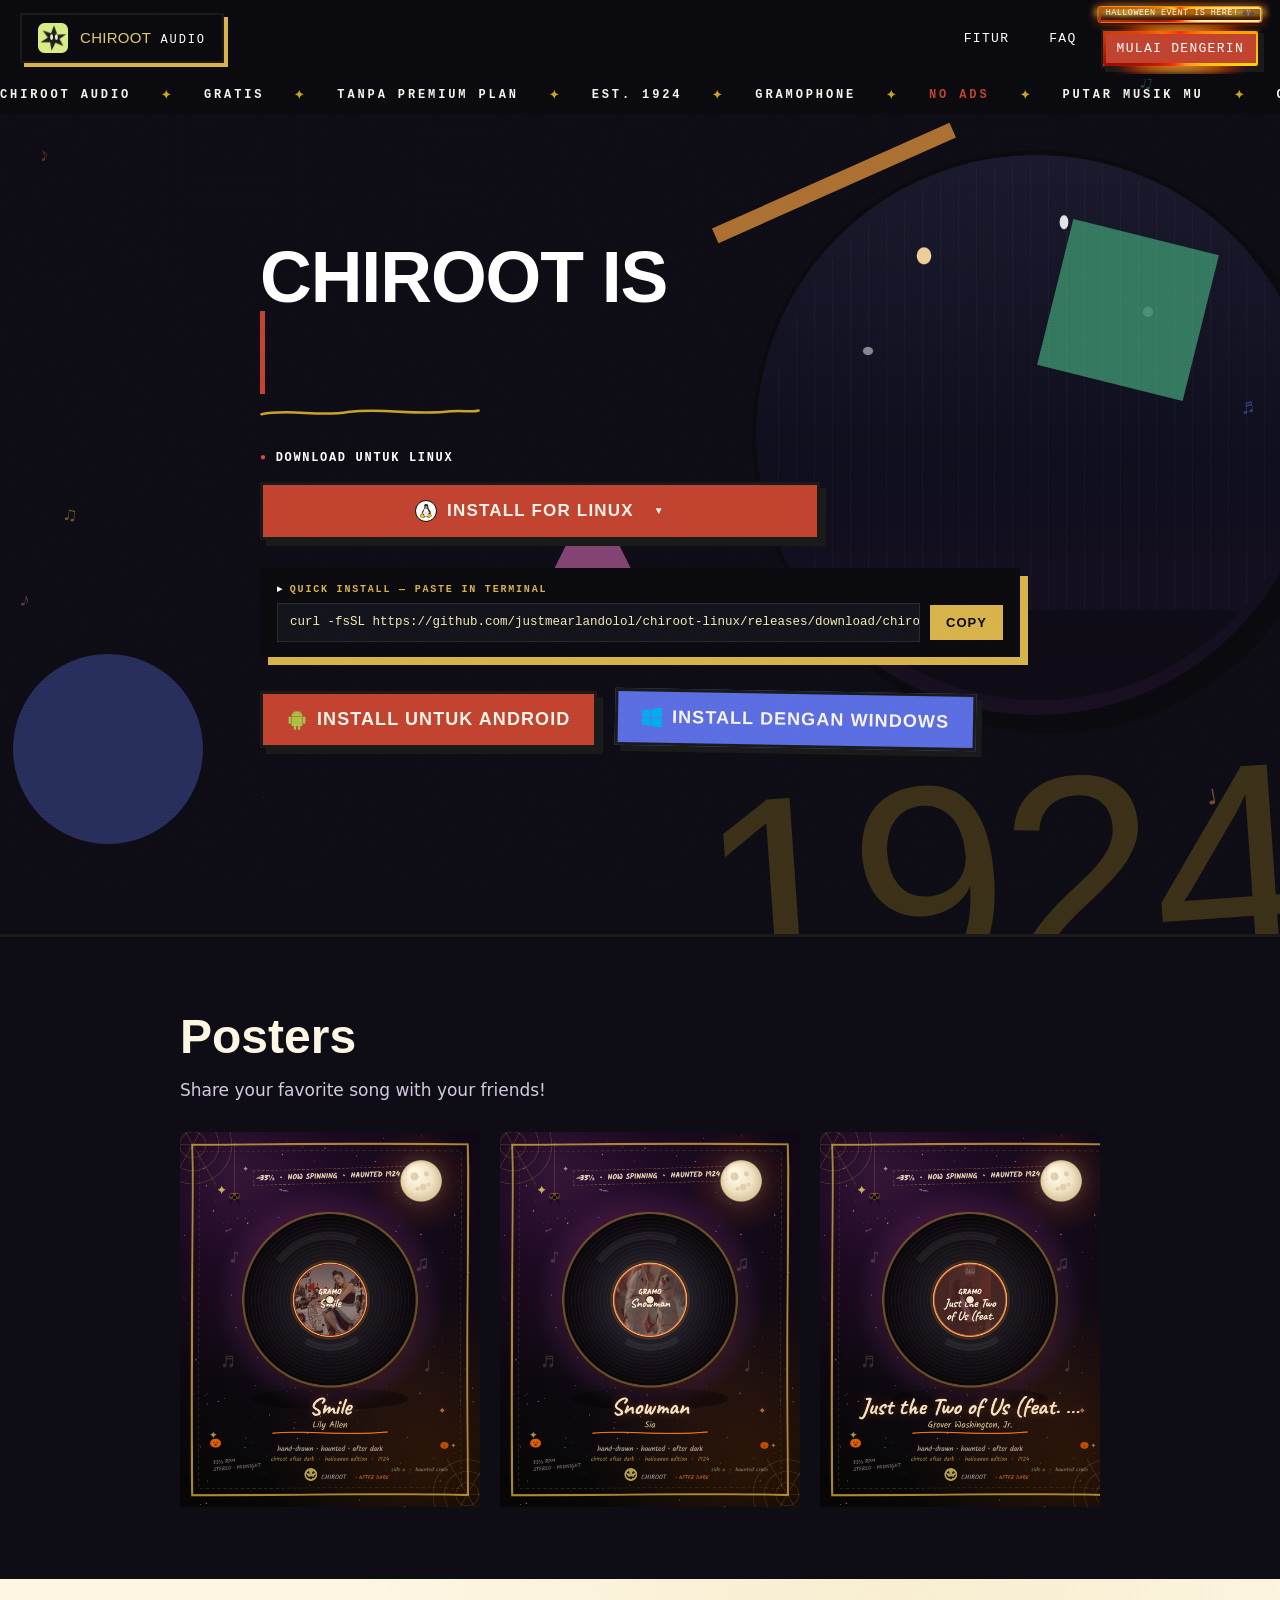
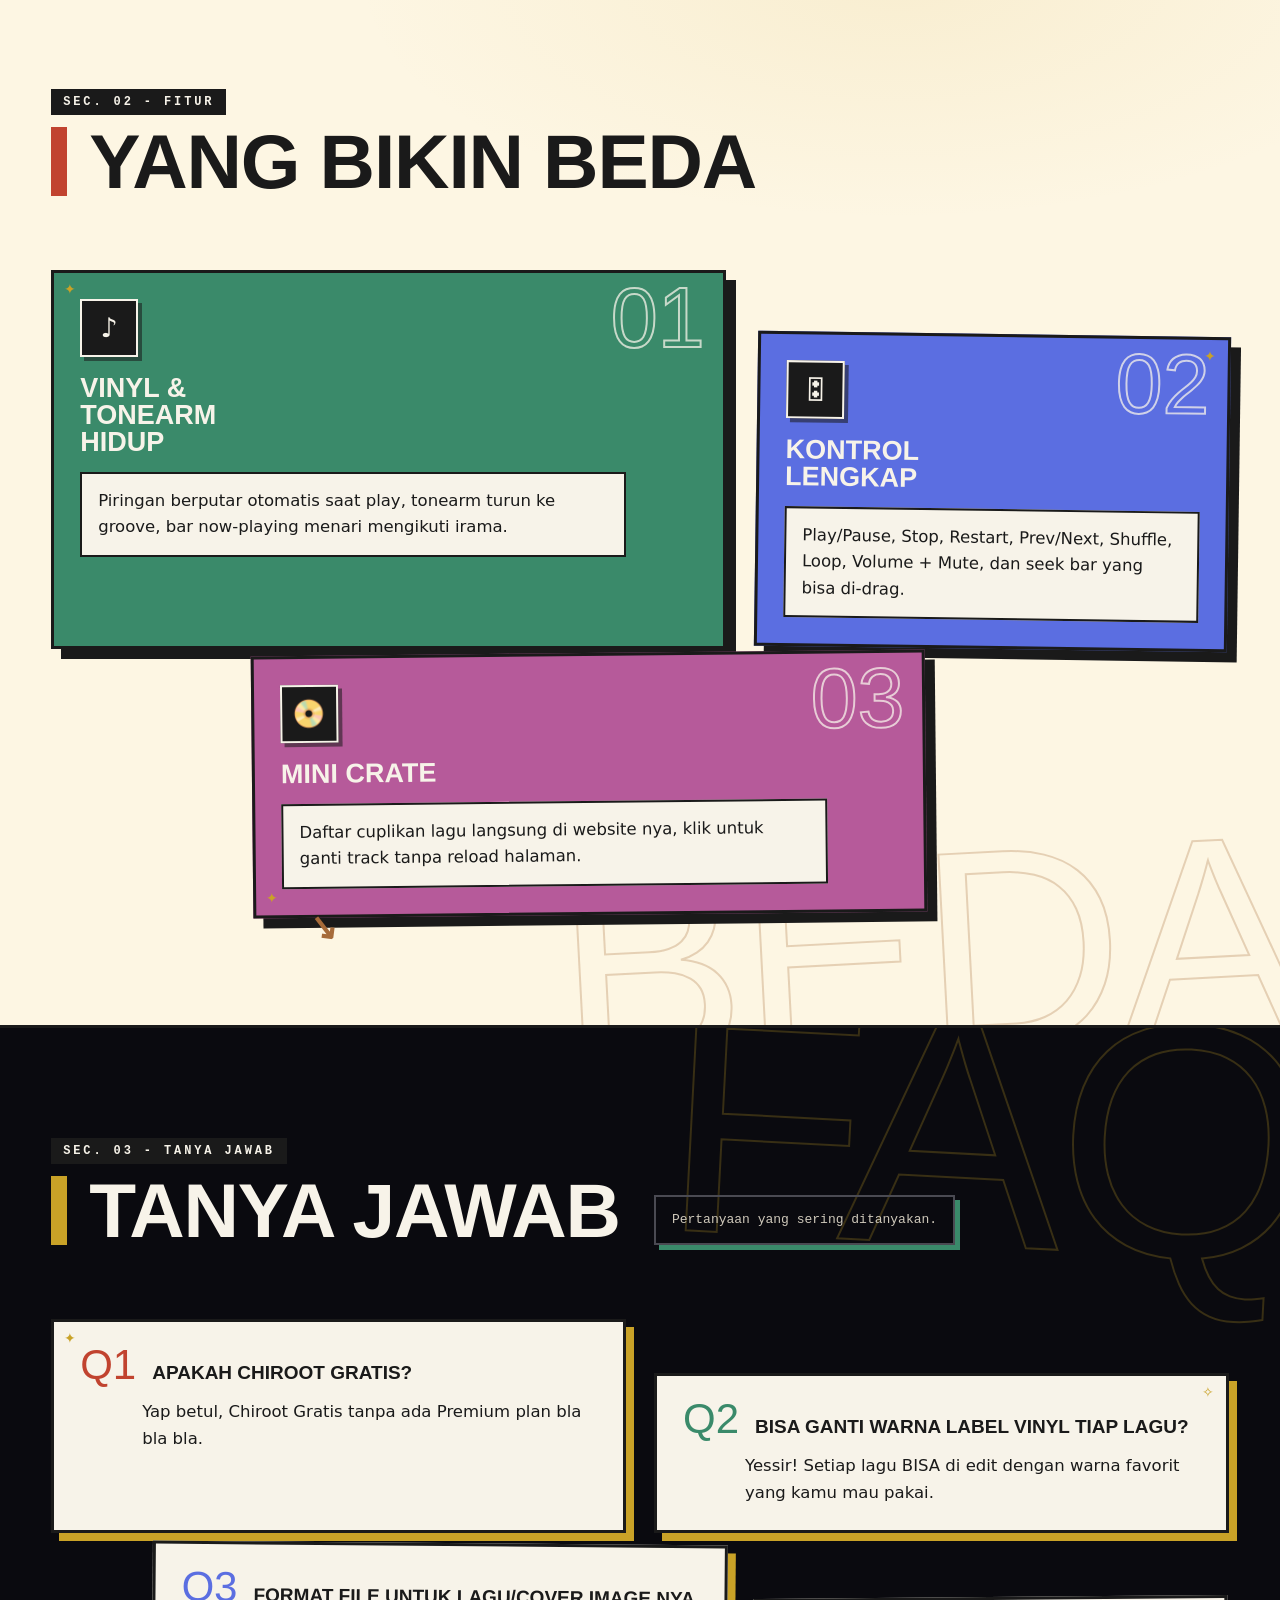
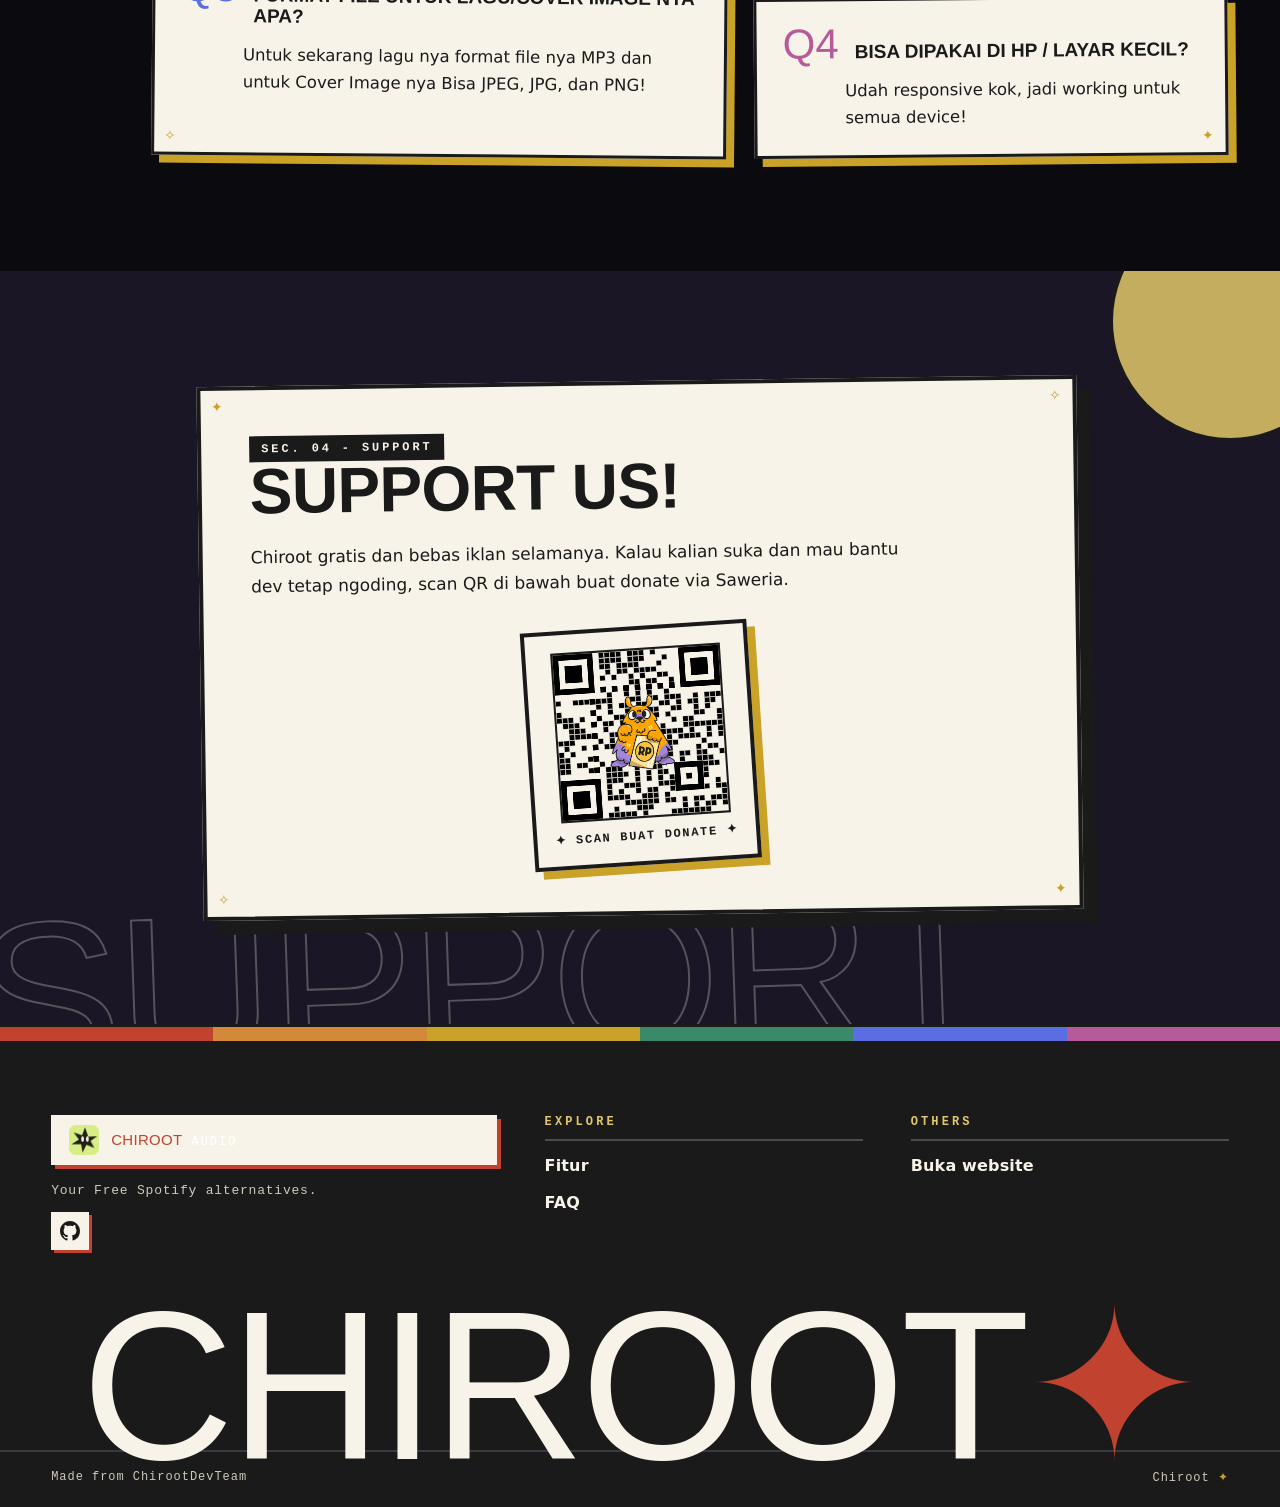
==== index.html @ de16d59d "Update index.html" ====
<!doctype html>
<html lang="id">
  <head>
    <meta charset="UTF-8" />
    <script>
      
      (function () {
        try {
          var q = window.location.search || "";
          if (/(^|[?&])(code|error)=/.test(q)) {
            var target =
              window.location.pathname.replace(/[^/]*$/, "") + "Main.html" + q + (window.location.hash || "");
            window.location.replace(target);
          }
        } catch (e) {}
      })();
    </script>
    <meta name="viewport" content="width=device-width, initial-scale=1.0" />
    <title>Chiroot | Free Audio Player Tanpa Iklan</title>
    <meta name="description" content="Chiroot is a digital music service and free for everyone to use.." />
    <meta name="keywords" content="free audio player, no ads music player, chiroot" />
    <meta name="author" content="Chiroot" />
    <meta property="og:type" content="website" />
    <meta property="og:site_name" content="Chiroot" />
    <meta property="og:title" content="Chiroot | Free Audio Player" />
    <meta property="og:description" content="Audio player gratis, no ads, dengan nuansa vinyl gramophone dan integrasi YouTube. Kontrol lengkap, mini crate, cover custom." />
    <meta property="og:image" content="favicon.svg" />
    <meta name="twitter:card" content="summary_large_image" />
    <meta name="twitter:title" content="Chiroot | Free Audio Player Tanpa Iklan" />
    <meta name="twitter:description" content="Audio player gratis, no ads, dengan nuansa vinyl gramophone dan integrasi YouTube." />
    <meta name="twitter:image" content="favicon.svg" />
    <link rel="preconnect" href="https://fonts.googleapis.com" />
    <link rel="preconnect" href="https://fonts.gstatic.com" crossorigin />
    <link
      href="https://fonts.googleapis.com/css2?family=Archivo:ital,wght@0,400;0,500;0,600;0,700;0,800;0,900;1,500&family=Archivo+Black&family=Archivo+Narrow:ital,wght@0,500;0,600;0,700;1,500&family=Space+Mono:ital,wght@0,400;0,700;1,400&display=swap"
      rel="stylesheet"
    />
    <link rel="icon" type="image/png" href="/favicon.png" />
    <link rel="manifest" href="manifest.webmanifest" />
    <meta name="theme-color" content="#1a1a1a" />
    <meta name="mobile-web-app-capable" content="yes" />
    <meta
      http-equiv="Content-Security-Policy"
      content="default-src 'self'; img-src 'self' data: blob:; style-src 'self' 'unsafe-inline' https://fonts.googleapis.com; font-src 'self' https://fonts.gstatic.com data:; script-src 'self' 'unsafe-inline' https://www.googletagmanager.com; media-src 'self' blob:; connect-src 'self' https://www.google-analytics.com https://region1.google-analytics.com; frame-ancestors 'none'; base-uri 'self'; form-action 'self'; object-src 'none'; upgrade-insecure-requests"
    />
    <meta http-equiv="X-Content-Type-Options" content="nosniff" />
    <meta name="referrer" content="no-referrer" />
    <script async src="https://www.googletagmanager.com/gtag/js?id=G-QK5TQ12FXN"></script>
    <script>
      window.dataLayer = window.dataLayer || [];
      function gtag() {
        dataLayer.push(arguments);
      }
      gtag("js", new Date());
      gtag("config", "G-QK5TQ12FXN");
    </script>
    <style>
      :root {
        --paper: #f7f3e9;
        --paper-2: #f1e9d6;
        --ink: #1a1a1a;
        --ink-soft: #33323a;
        --wood: #a66b3a;
        --wood-dark: #7a4b26;
        --wood-light: #d2a772;
        --gold: #c9a227;
        --gold-soft: #e2c86a;
        --vinyl: #1e1e24;
        --shadow: rgba(40, 28, 12, 0.18);
        --card-shadow: rgba(48, 34, 16, 0.16);
        --muted: #7b6f5f;
        --red-label: #d84a3a;
        --teal: #3a8a6a;
        --blue: #5b6ee1;
        --plum: #b65a9a;
        --amber: #d28a3a;
        --nav-h: 76px;
        --font-display: "Archivo Black", "Archivo", sans-serif;
        --font-cond: "Archivo Narrow", "Archivo", sans-serif;
        --font-body: "Archivo", system-ui, sans-serif;
        --font-mono: "Space Mono", "Courier New", monospace;
      }
      * {
        box-sizing: border-box;
      }
      html {
        scroll-behavior: smooth;
        scroll-padding-top: calc(var(--nav-h) + 20px);
      }
      html,
      body {
        overflow-x: clip;
      }
      body {
        margin: 0;
        background: var(--paper);
        color: var(--ink);
        font-family: var(--font-body);
        -webkit-font-smoothing: antialiased;
        position: relative;
      }
      ::selection {
        background: var(--red-label);
        color: var(--paper);
      }
      a {
        color: inherit;
        text-decoration: none;
      }
      button,
      input,
      textarea {
        font-family: inherit;
      }
      a:focus-visible,
      button:focus-visible,
      input:focus-visible,
      textarea:focus-visible {
        outline: 3px solid var(--blue);
        outline-offset: 2px;
      }
      .paper-texture {
        position: fixed;
        inset: 0;
        pointer-events: none;
        z-index: 100;
        opacity: 0.55;
        background-image: url("data:image/svg+xml,%3Csvg xmlns='http://www.w3.org/2000/svg' width='180' height='180'%3E%3Cfilter id='n'%3E%3CfeTurbulence type='fractalNoise' baseFrequency='0.9' numOctaves='2' stitchTiles='stitch'/%3E%3CfeColorMatrix type='saturate' values='0'/%3E%3C/filter%3E%3Crect width='180' height='180' filter='url(%23n)' opacity='0.05'/%3E%3C/svg%3E");
      }
      .doodle-notes {
        position: fixed;
        inset: 0;
        pointer-events: none;
        z-index: 40;
      }
      .note {
        position: absolute;
        font-family: var(--font-mono);
        font-weight: 700;
        font-size: 20px;
        opacity: 0.5;
      }
      .note.n1 {
        top: 16%;
        left: 3%;
        color: var(--red-label);
        transform: rotate(-14deg);
      }
      .note.n2 {
        top: 8%;
        right: 10%;
        color: var(--teal);
        transform: rotate(10deg);
      }
      .note.n3 {
        top: 44%;
        right: 2%;
        color: var(--blue);
        transform: rotate(-8deg);
      }
      .note.n4 {
        bottom: 32%;
        left: 1.5%;
        color: var(--plum);
        transform: rotate(12deg);
      }
      .note.n5 {
        bottom: 10%;
        right: 5%;
        color: var(--amber);
        transform: rotate(-10deg);
      }
      .note.n6 {
        top: 56%;
        left: 5%;
        color: var(--gold);
        transform: rotate(6deg);
      }
      @keyframes floatNote {
        to {
          transform: translateY(-14px) rotate(0deg);
        }
      }
      body.is-playing .note {
        animation: floatNote 2.6s ease-in-out infinite alternate;
      }
      body.is-playing .note.n2 {
        animation-delay: 0.4s;
      }
      body.is-playing .note.n3 {
        animation-delay: 0.8s;
      }
      body.is-playing .note.n4 {
        animation-delay: 1.2s;
      }
      body.is-playing .note.n5 {
        animation-delay: 1.6s;
      }
      body.is-playing .note.n6 {
        animation-delay: 2s;
      }
      .site-nav {
        position: sticky;
        top: 0;
        z-index: 60;
        background: var(--paper);
        border-bottom: 3px solid var(--ink);
      }
      .nav-inner {
        max-width: 1360px;
        margin: 0 auto;
        display: flex;
        align-items: center;
        min-height: var(--nav-h);
        padding: 0 20px;
      }
      .brand {
        display: flex;
        align-items: center;
        gap: 12px;
        padding: 8px 16px;
        background: var(--ink);
        color: var(--paper);
        border: 2px solid var(--ink);
        box-shadow: 4px 4px 0 var(--gold);
      }
      .brand-mark {
        width: 30px;
        height: 30px;
        object-fit: contain;
      }
      .brand-text {
        font-family: var(--font-mono);
        font-size: 12px;
        letter-spacing: 0.16em;
        text-transform: uppercase;
        white-space: nowrap;
      }
      .brand-text span {
        font-family: var(--font-display);
        font-size: 15px;
        letter-spacing: 0.02em;
        color: var(--gold-soft);
      }
      .nav-toggle {
        display: none;
        margin-left: auto;
        width: 50px;
        height: 50px;
        align-items: center;
        justify-content: center;
        background: var(--paper);
        border: 2px solid var(--ink);
        box-shadow: 3px 3px 0 var(--ink);
        cursor: pointer;
      }
      .nav-toggle span {
        position: relative;
        display: block;
        width: 22px;
        height: 3px;
        background: var(--ink);
      }
      .nav-toggle span::before,
      .nav-toggle span::after {
        content: "";
        position: absolute;
        left: 0;
        width: 22px;
        height: 3px;
        background: var(--ink);
        transition: transform 0.2s;
      }
      .nav-toggle span::before {
        top: -7px;
      }
      .nav-toggle span::after {
        top: 7px;
      }
      .nav-toggle[aria-expanded="true"] span {
        background: transparent;
      }
      .nav-toggle[aria-expanded="true"] span::before {
        transform: translateY(7px) rotate(45deg);
      }
      .nav-toggle[aria-expanded="true"] span::after {
        transform: translateY(-7px) rotate(-45deg);
      }
      .nav-links {
        display: flex;
        align-items: center;
        gap: 8px;
        margin-left: auto;
        padding: 0;
        list-style: none;
      }
      .nav-links a {
        display: inline-block;
        padding: 10px 14px;
        font-family: var(--font-mono);
        font-size: 13px;
        letter-spacing: 0.1em;
        text-transform: uppercase;
        border: 2px solid transparent;
        transition: background 0.12s, color 0.12s, border-color 0.12s,
          box-shadow 0.12s, transform 0.12s;
      }
      .nav-links a:hover {
        border-color: var(--ink);
        background: var(--gold-soft);
        box-shadow: 3px 3px 0 var(--ink);
        transform: translate(-1px, -1px);
      }
      .nav-cta {
        background: var(--red-label);
        color: var(--paper);
        border-color: var(--ink) !important;
        box-shadow: 4px 4px 0 var(--ink);
      }
      .nav-cta:hover {
        background: var(--ink) !important;
        color: var(--gold-soft) !important;
      }
      .tick-bar {
        display: flex;
        overflow: hidden;
        background: var(--ink);
        border-bottom: 3px solid var(--ink);
        padding: 9px 0;
      }
      .tick {
        display: flex;
        flex: none;
        width: max-content;
        gap: 30px;
        padding-right: 30px;
        white-space: nowrap;
        animation: tickMove 28s linear infinite;
        font-family: var(--font-mono);
        font-size: 12px;
        font-weight: 700;
        letter-spacing: 0.24em;
        text-transform: uppercase;
        color: var(--paper);
      }
      .tick i {
        color: var(--gold);
        font-style: normal;
      }
      .tick em {
        color: var(--red-label);
        font-style: normal;
      }
      @keyframes tickMove {
        to {
          transform: translateX(-100%);
        }
      }
      .page {
        position: relative;
        z-index: 2;
      }
      .hero {
        position: relative;
        overflow: clip;
        padding: 72px clamp(20px, 4vw, 56px) 120px;
        border-bottom: 3px solid var(--ink);
      }
      .bg-word {
        position: absolute;
        font-family: var(--font-display);
        line-height: 0.8;
        letter-spacing: -0.02em;
        pointer-events: none;
        user-select: none;
      }
      .hero-bg-word {
        top: -18px;
        left: -30px;
        font-size: clamp(110px, 19vw, 300px);
        color: transparent;
        -webkit-text-stroke: 2px rgba(26, 26, 26, 0.14);
      }
      .hero-bg-word.b {
        top: auto;
        left: auto;
        right: -24px;
        bottom: -58px;
        font-size: clamp(140px, 22vw, 340px);
        color: rgba(201, 162, 39, 0.24);
        -webkit-text-stroke: 0;
        transform: rotate(-4deg);
      }
      .hero-blob {
        position: absolute;
        pointer-events: none;
      }
      .hb1 {
        top: 120px;
        right: 6%;
        width: 150px;
        height: 150px;
        background: var(--teal);
        transform: rotate(14deg);
        opacity: 0.85;
      }
      .hb2 {
        bottom: 90px;
        left: 1%;
        width: 190px;
        height: 190px;
        border-radius: 50%;
        background: var(--blue);
        opacity: 0.35;
      }
      .hb3 {
        top: 46%;
        left: 42%;
        width: 110px;
        height: 110px;
        background: var(--plum);
        clip-path: polygon(0 100%, 100% 100%, 50% 0);
        opacity: 0.7;
      }
      .hb4 {
        top: 60px;
        left: 55%;
        width: 260px;
        height: 16px;
        background: var(--amber);
        transform: rotate(-24deg);
        opacity: 0.8;
      }
      .hero-grid {
        position: relative;
        z-index: 1;
        max-width: 1360px;
        margin: 0 auto;
        display: grid;
        grid-template-columns: 1.04fr 0.96fr;
        gap: clamp(36px, 5vw, 72px);
        align-items: start;
      }
      .hero-copy {
        padding-top: 26px;
      }
      .vinyl-stamp {
        display: inline-block;
        background: var(--ink);
        color: var(--gold-soft);
        font-family: var(--font-mono);
        font-size: 12px;
        font-weight: 700;
        letter-spacing: 0.22em;
        text-transform: uppercase;
        padding: 7px 14px;
        border: 2px solid var(--gold);
        box-shadow: 4px 4px 0 var(--red-label);
        transform: rotate(-2deg);
      }
      .hero-title {
        margin: 30px 0 0;
        font-family: var(--font-display);
        font-size: clamp(42px, 5.6vw, 92px);
        line-height: 0.95;
        letter-spacing: -0.015em;
        text-transform: uppercase;
      }
      .hero-title em {
        font-style: normal;
        display: inline-block;
        background: var(--red-label);
        color: var(--paper);
        padding: 0 0.18em;
        transform: rotate(-1.2deg);
      }
      .typewriter-word {
        display: inline-grid;
        vertical-align: baseline;
        position: relative;
        color: var(--red-label);
        font-style: normal;
        min-width: 6ch;
      }
      .typewriter-word .tw-word {
        grid-area: 1/1;
        overflow: hidden;
        white-space: nowrap;
        border-right: 0.08em solid var(--red-label);
        width: 0;
        max-width: max-content;
      }
      .typewriter-word .tw-free {
        animation: twFree 8s steps(5, end) infinite;
      }
      .typewriter-word .tw-noads {
        animation: twNoads 8s steps(6, end) infinite;
      }
      @keyframes twFree {
        0% {
          width: 0;
          opacity: 1;
        }
        18% {
          width: 5ch;
          opacity: 1;
        }
        31% {
          width: 5ch;
          opacity: 1;
        }
        45% {
          width: 0;
          opacity: 1;
        }
        45.1%,
        100% {
          width: 0;
          opacity: 0;
        }
      }
      @keyframes twNoads {
        0%,
        48% {
          width: 0;
          opacity: 0;
        }
        48.1% {
          width: 0;
          opacity: 1;
        }
        61% {
          width: 6ch;
          opacity: 1;
        }
        76% {
          width: 6ch;
          opacity: 1;
        }
        90% {
          width: 0;
          opacity: 1;
        }
        90.1%,
        100% {
          width: 0;
          opacity: 0;
        }
      }
      .title-scribble {
        margin: 10px 0 0;
      }
      .hero-sub {
        margin: 26px 0 0;
        max-width: 46ch;
        font-size: 18.5px;
        line-height: 1.65;
        font-weight: 500;
        background: var(--paper-2);
        border: 2px solid var(--ink);
        border-left: 10px solid var(--teal);
        padding: 16px 18px;
        box-shadow: 6px 6px 0 rgba(26, 26, 26, 0.9);
      }
      .hero-sub-linux {
        max-width: 560px;
      }
      .linux-dl-label {
        font-family: var(--font-cond);
        font-weight: 800;
        text-transform: uppercase;
        letter-spacing: 0.08em;
        font-size: 15px;
        color: var(--teal);
        margin-bottom: 12px;
      }
      .linux-dl-row {
        display: flex;
        flex-wrap: wrap;
        gap: 12px;
      }
      .btn-linux {
        background: var(--teal);
        color: var(--paper);
        padding: 11px 16px;
        font-size: 15px;
        box-shadow: 5px 5px 0 var(--ink);
        text-decoration: none;
        transform: rotate(-0.5deg);
      }
      .btn-linux:hover {
        transform: rotate(-0.5deg) translate(-2px, -2px);
        box-shadow: 7px 7px 0 var(--ink);
      }
      .linux-dl-cmd {
        margin-top: 14px;
        display: flex;
        align-items: stretch;
        gap: 8px;
      }
      .linux-dl-cmd code {
        flex: 1;
        min-width: 0;
        overflow-x: auto;
        white-space: nowrap;
        background: var(--ink);
        color: var(--gold-soft);
        font-family: var(--font-mono);
        font-size: 12.5px;
        padding: 10px 12px;
        border: 2px solid var(--ink);
      }
      .linux-copy {
        border: 2px solid var(--ink);
        background: var(--gold);
        color: var(--ink);
        font-family: var(--font-cond);
        font-weight: 800;
        font-size: 13px;
        letter-spacing: 0.06em;
        padding: 10px 14px;
        cursor: pointer;
        box-shadow: 4px 4px 0 var(--ink);
      }
      .linux-copy:hover {
        background: var(--gold-soft);
        transform: translate(-1px, -1px);
        box-shadow: 5px 5px 0 var(--ink);
      }
      .linux-copy.copied {
        background: var(--teal);
        color: var(--paper);
      }
      @media (max-width: 640px) {
        .hero-sub-linux {
          max-width: none;
        }
        .linux-dl-row .btn-linux {
          width: auto;
          flex: 1 1 40%;
          justify-content: center;
          font-size: 14px;
          padding: 12px 10px;
        }
        .linux-dl-cmd {
          flex-wrap: wrap;
        }
      }
      .hero-actions {
        display: flex;
        flex-wrap: wrap;
        gap: 18px;
        margin-top: 34px;
        align-items: center;
      }
      .btn {
        display: inline-flex;
        align-items: center;
        gap: 10px;
        padding: 15px 24px;
        border: 3px solid var(--ink);
        background: var(--paper-2);
        color: var(--ink);
        font-family: var(--font-cond);
        font-weight: 700;
        font-size: 18px;
        letter-spacing: 0.06em;
        text-transform: uppercase;
        cursor: pointer;
        box-shadow: 6px 6px 0 var(--ink);
        transition: transform 0.12s, box-shadow 0.12s;
      }
      .btn:hover {
        transform: translate(-2px, -2px);
        box-shadow: 8px 8px 0 var(--ink);
      }
      .btn:active {
        transform: translate(3px, 3px);
        box-shadow: 1px 1px 0 var(--ink);
      }
      .btn-primary {
        background: var(--red-label);
        color: var(--paper);
      }
      .btn-windows {
        background: var(--blue);
        color: var(--paper);
        transform: rotate(1deg);
      }
      .btn-windows:hover {
        transform: rotate(1deg) translate(-2px, -2px);
      }
      .hero-meta {
        display: flex;
        flex-wrap: wrap;
        gap: 10px 0;
        margin-top: 28px;
        font-family: var(--font-mono);
        font-size: 12px;
        font-weight: 700;
        letter-spacing: 0.18em;
        text-transform: uppercase;
      }
      .hero-meta span {
        padding: 5px 12px;
        border: 2px solid var(--ink);
      }
      .hero-meta span:nth-child(1) {
        background: var(--gold-soft);
      }
      .hero-meta span:nth-child(2) {
        background: var(--paper);
      }
      .hero-meta span:nth-child(3) {
        background: var(--ink);
        color: var(--paper);
      }
      .share-strip {
        margin-top: 34px;
        max-width: 460px;
        background: var(--paper-2);
        border: 3px solid var(--ink);
        box-shadow: 8px 8px 0 var(--plum);
        padding: 14px;
        transform: rotate(0.6deg);
      }
      .share-caption {
        margin: 0 0 10px;
        font-family: var(--font-mono);
        font-size: 12px;
        letter-spacing: 0.14em;
        text-transform: uppercase;
      }
      .share-caption b {
        background: var(--ink);
        color: var(--paper);
        padding: 3px 8px;
      }
      .share-stage {
        position: relative;
        overflow: hidden;
        border: 2px solid var(--ink);
        background: var(--paper);
        cursor: zoom-in;
        aspect-ratio: 16 / 9;
      }
      .share-stage img {
        display: block;
        width: 100%;
        height: 100%;
        object-fit: cover;
        transition: opacity 0.25s;
      }
      .share-stage img.fade {
        opacity: 0.15;
      }
      .share-dots {
        display: flex;
        gap: 8px;
        margin-top: 10px;
      }
      .share-dots span {
        width: 14px;
        height: 14px;
        border: 2px solid var(--ink);
        background: var(--paper);
        cursor: pointer;
        transition: background 0.12s, transform 0.12s;
      }
      .share-dots span:hover {
        transform: translateY(-2px);
      }
      .share-dots span.on {
        background: var(--red-label);
      }
      .preview-card {
        position: relative;
        z-index: 1;
        grid-column: 2;
        grid-row: 1;
        background: var(--paper);
        border: 3px solid var(--ink);
        box-shadow: 12px 12px 0 var(--ink);
        padding: 20px 20px 24px;
        margin-top: 26px;
        transform: rotate(-1.1deg);
      }
      .pc-blob {
        grid-column: 2;
        grid-row: 1;
        z-index: 0;
        justify-self: end;
        align-self: start;
        width: 150px;
        height: 150px;
        margin-top: -4px;
        margin-right: -20px;
        background: var(--gold-soft);
        border: 3px solid var(--ink);
        border-radius: 50%;
      }
      .pc-sticker {
        position: absolute;
        top: -16px;
        right: 14px;
        z-index: 3;
        background: var(--red-label);
        color: var(--paper);
        font-family: var(--font-mono);
        font-size: 11px;
        font-weight: 700;
        letter-spacing: 0.18em;
        text-transform: uppercase;
        padding: 6px 12px;
        border: 2px solid var(--ink);
        box-shadow: 4px 4px 0 var(--ink);
        transform: rotate(4deg);
      }
      .corner-doodle {
        position: absolute;
        font-family: var(--font-mono);
        font-size: 14px;
        color: var(--gold);
        z-index: 3;
      }
      .corner-doodle.tl {
        top: 8px;
        left: 10px;
      }
      .corner-doodle.tr {
        top: 8px;
        right: 12px;
      }
      .corner-doodle.bl {
        bottom: 8px;
        left: 10px;
      }
      .corner-doodle.br {
        bottom: 8px;
        right: 12px;
      }
      .nowplaying-wrap {
        position: relative;
        z-index: 2;
        width: min(360px, 92%);
        margin: -36px auto 16px;
        transform: rotate(1.4deg);
      }
      .nowplaying-card {
        background: var(--ink);
        color: var(--paper);
        border: 2px solid var(--gold);
        box-shadow: 6px 6px 0 var(--red-label);
        padding: 14px 18px;
        text-align: center;
      }
      .np-eyebrow {
        font-family: var(--font-mono);
        font-size: 10px;
        letter-spacing: 0.3em;
        text-transform: uppercase;
        color: var(--gold-soft);
      }
      .np-track {
        font-family: var(--font-display);
        font-size: clamp(20px, 3vw, 26px);
        line-height: 1.05;
        text-transform: uppercase;
        margin: 6px 0 2px;
      }
      .np-artist {
        font-family: var(--font-mono);
        font-size: 12px;
        color: #c9c3b4;
        margin: 0;
      }
      .np-bar {
        display: flex;
        align-items: flex-end;
        justify-content: center;
        gap: 5px;
        height: 22px;
        margin-top: 10px;
      }
      .np-bar span {
        width: 5px;
        height: 5px;
      }
      .np-bar span:nth-child(1) {
        background: var(--gold);
      }
      .np-bar span:nth-child(2) {
        background: var(--red-label);
      }
      .np-bar span:nth-child(3) {
        background: var(--teal);
      }
      .np-bar span:nth-child(4) {
        background: var(--blue);
      }
      .np-bar span:nth-child(5) {
        background: var(--plum);
      }
      @keyframes npBounce {
        from {
          height: 5px;
        }
        to {
          height: 22px;
        }
      }
      body.is-playing .np-bar span {
        animation: npBounce 0.48s ease-in-out infinite alternate;
      }
      body.is-playing .np-bar span:nth-child(2) {
        animation-delay: 0.1s;
      }
      body.is-playing .np-bar span:nth-child(3) {
        animation-delay: 0.2s;
      }
      body.is-playing .np-bar span:nth-child(4) {
        animation-delay: 0.3s;
      }
      body.is-playing .np-bar span:nth-child(5) {
        animation-delay: 0.4s;
      }
      body:not(.is-playing) .np-bar span {
        animation: none;
        height: 5px;
      }
      .preview-head {
        text-align: center;
        padding: 4px 6px 2px;
      }
      .preview-eyebrow {
        display: inline-block;
        background: var(--ink);
        color: var(--gold-soft);
        font-family: var(--font-mono);
        font-size: 11px;
        font-weight: 700;
        letter-spacing: 0.26em;
        text-transform: uppercase;
        padding: 5px 12px;
        transform: rotate(-1deg);
      }
      .preview-song {
        margin: 12px 0 0;
        font-family: var(--font-display);
        font-size: clamp(28px, 3.4vw, 42px);
        line-height: 0.95;
        text-transform: uppercase;
        letter-spacing: -0.01em;
      }
      .preview-artist {
        margin: 8px 0 0;
        font-family: var(--font-mono);
        font-size: 13px;
        color: var(--muted);
      }
      .gramophone-stage {
        position: relative;
        display: flex;
        justify-content: center;
        padding: 26px 2px 18px;
      }
      .stage-shadow {
        position: absolute;
        bottom: 12px;
        width: 62%;
        height: 22px;
        background: radial-gradient(
          ellipse at center,
          rgba(70, 44, 18, 0.22) 0%,
          rgba(70, 44, 18, 0.08) 55%,
          transparent 72%
        );
        filter: blur(2px);
        z-index: 0;
      }
      .turntable-base {
        position: relative;
        width: min(300px, 100%);
        margin: 0 auto;
        background: var(--wood);
        border: 3px solid var(--ink);
        box-shadow: 8px 8px 0 var(--wood-dark);
        padding: 18px 14px 18px;
        overflow: visible;
      }
      .wood-grain {
        position: absolute;
        left: 12px;
        right: 12px;
        height: 2px;
        background: rgba(58, 28, 10, 0.35);
      }
      .wood-grain.g1 {
        top: 12px;
        transform: rotate(-0.4deg);
      }
      .wood-grain.g2 {
        top: 50%;
        opacity: 0.55;
      }
      .wood-grain.g3 {
        bottom: 14px;
        transform: rotate(0.5deg);
        opacity: 0.72;
      }
      .platter-ring {
        position: absolute;
        left: 50%;
        top: 50%;
        width: 200px;
        height: 200px;
        transform: translate(-50%, -50%);
        border-radius: 50%;
        background: var(--wood-light);
        border: 3px solid var(--ink);
        box-shadow: inset 0 0 0 8px rgba(58, 28, 10, 0.18);
      }
      .vinyl-stage {
        position: relative;
        width: 186px;
        height: 186px;
        margin: 0 auto;
        display: flex;
        align-items: center;
        justify-content: center;
        z-index: 4;
      }
      .record-shadow {
        position: absolute;
        width: 174px;
        height: 24px;
        bottom: -2px;
        background: radial-gradient(
          ellipse,
          rgba(30, 18, 8, 0.28) 0%,
          rgba(30, 18, 8, 0) 72%
        );
        border-radius: 50%;
        filter: blur(2px);
      }
      .record {
        width: 178px;
        height: 178px;
        border-radius: 50%;
        background: var(--vinyl);
        position: relative;
        box-shadow: 0 0 0 3px #101014, 0 0 0 5px #2c2c34;
        overflow: hidden;
        will-change: transform;
      }
      .record.playing {
        animation: spin 3.8s linear infinite;
      }
      @keyframes spin {
        to {
          transform: rotate(360deg);
        }
      }
      .record-grooves {
        position: absolute;
        inset: 12px;
        border-radius: 50%;
        background: repeating-radial-gradient(
          circle at center,
          rgba(255, 255, 255, 0.035) 0 2px,
          transparent 2px 5px
        );
        opacity: 0.95;
      }
      .record-grooves.g2 {
        inset: 34px;
        opacity: 0.65;
      }
      .record-grooves.g3 {
        inset: 58px;
        opacity: 0.5;
      }
      .record-sheen {
        position: absolute;
        inset: 0;
        border-radius: 50%;
        background: conic-gradient(
          from 210deg,
          rgba(255, 255, 255, 0.08),
          transparent 30%,
          transparent 70%,
          rgba(255, 255, 255, 0.05)
        );
        pointer-events: none;
        mix-blend-mode: screen;
      }
      .record-label {
        position: absolute;
        left: 50%;
        top: 50%;
        width: 72px;
        height: 72px;
        transform: translate(-50%, -50%);
        border-radius: 50%;
        background: var(--red-label);
        box-shadow: inset 0 0 0 2px rgba(0, 0, 0, 0.18);
        display: flex;
        align-items: center;
        justify-content: center;
        overflow: hidden;
        border: 2.2px solid #141418;
      }
      .label-inner {
        width: 100%;
        height: 100%;
        display: flex;
        flex-direction: column;
        align-items: center;
        justify-content: center;
        text-align: center;
        padding: 6px;
        color: #fff8e8;
        position: relative;
      }
      .label-inner img.label-cover {
        position: absolute;
        inset: 0;
        width: 100%;
        height: 100%;
        object-fit: cover;
        opacity: 0.94;
      }
      .label-inner.has-cover .label-text-wrap {
        position: relative;
        z-index: 2;
        background: rgba(20, 10, 5, 0.45);
        padding: 2px 4px;
      }
      .label-inner .label-brand {
        font-family: var(--font-mono);
        font-size: 7px;
        letter-spacing: 0.14em;
        text-transform: uppercase;
        opacity: 0.95;
      }
      .label-inner .label-title {
        font-family: var(--font-body);
        font-weight: 800;
        font-size: 11px;
        line-height: 1.05;
      }
      .spindle-hole {
        position: absolute;
        left: 50%;
        top: 50%;
        width: 12px;
        height: 12px;
        transform: translate(-50%, -50%);
        background: #ece5d6;
        border-radius: 50%;
        box-shadow: inset 0 0 0 2px #1a1a1a;
        z-index: 5;
      }
      .tonearm-pivot {
        position: absolute;
        right: 16px;
        top: 12px;
        width: 58px;
        height: 58px;
        z-index: 6;
      }
      .pivot-screw {
        position: absolute;
        left: 50%;
        top: 50%;
        width: 22px;
        height: 22px;
        transform: translate(-50%, -50%);
        background: var(--gold);
        border: 2.5px solid #1a1a1a;
        border-radius: 50%;
      }
      .tonearm {
        position: absolute;
        left: 24px;
        top: 24px;
        width: 104px;
        height: 18px;
        transform-origin: -10px 6px;
        transform: rotate(-42deg);
        transition: transform 0.75s cubic-bezier(0.34, 1.26, 0.64, 1);
        z-index: 5;
      }
      .tonearm.on-record {
        transform: rotate(158deg);
      }
      .tonearm-bar {
        position: absolute;
        left: 0;
        top: 5px;
        width: 76px;
        height: 6px;
        background: var(--gold);
        border: 2px solid #1a1a1a;
        border-radius: 4px;
      }
      .tonearm-head {
        position: absolute;
        left: 72px;
        top: 0;
        width: 28px;
        height: 16px;
        background: #2b2b34;
        border: 2px solid #111;
        border-radius: 4px 10px 10px 4px;
      }
      .needle-tip {
        position: absolute;
        right: -4px;
        top: 6px;
        width: 7px;
        height: 3.5px;
        background: #d9dde4;
        border: 1.5px solid #111;
        border-radius: 2px;
      }
      .counterweight {
        position: absolute;
        left: -14px;
        top: 2px;
        width: 14px;
        height: 12px;
        background: #55586a;
        border: 2px solid #141414;
        border-radius: 5px;
      }
      .brand-plate {
        position: absolute;
        left: 50%;
        bottom: -14px;
        transform: translateX(-50%) rotate(-1deg);
        background: var(--ink);
        color: var(--gold-soft);
        padding: 4px 12px;
        font-family: var(--font-mono);
        font-size: 10px;
        font-weight: 700;
        letter-spacing: 0.2em;
        text-transform: uppercase;
        border: 2px solid var(--ink);
      }
      .preview-controls {
        position: relative;
        margin-top: 24px;
        background: var(--paper-2);
        border: 3px solid var(--ink);
        box-shadow: 6px 6px 0 var(--gold);
        padding: 18px 16px;
      }
      .transport {
        display: flex;
        flex-wrap: wrap;
        justify-content: center;
        align-items: center;
        gap: 10px;
      }
      .ctrl-btn {
        width: 46px;
        height: 46px;
        display: inline-flex;
        align-items: center;
        justify-content: center;
        background: var(--paper);
        border: 2px solid var(--ink);
        color: var(--ink);
        cursor: pointer;
        box-shadow: 3px 3px 0 var(--ink);
        transition: transform 0.12s, box-shadow 0.12s, background 0.12s,
          color 0.12s;
      }
      .ctrl-btn:hover {
        background: var(--ink);
        color: var(--paper);
        transform: translate(-1px, -1px);
        box-shadow: 4px 4px 0 var(--ink);
      }
      .ctrl-btn:active {
        transform: translate(2px, 2px);
        box-shadow: 0 0 0 var(--ink);
      }
      .ctrl-btn.small {
        width: 38px;
        height: 38px;
      }
      .ctrl-btn.play-main {
        width: 62px;
        height: 62px;
        background: var(--red-label);
        color: var(--paper);
        box-shadow: 4px 4px 0 var(--ink);
      }
      .ctrl-btn.active {
        background: var(--gold);
        color: var(--ink);
      }
      .progress-wrap {
        display: flex;
        align-items: center;
        gap: 10px;
        margin-top: 16px;
      }
      .time-pill {
        flex: none;
        font-family: var(--font-mono);
        font-size: 11px;
        font-weight: 700;
        background: var(--ink);
        color: var(--paper);
        padding: 5px 9px;
        letter-spacing: 0.06em;
      }
      .progress-track-wrap {
        position: relative;
        flex: 1;
        height: 20px;
        border: 2px solid var(--ink);
        background: var(--paper);
      }
      .progress-track-wrap:focus-within {
        outline: 3px solid var(--blue);
        outline-offset: 2px;
      }
      .progress-track {
        position: relative;
        height: 100%;
      }
      .progress-fill {
        position: absolute;
        left: 0;
        top: 0;
        bottom: 0;
        width: 0;
        background: var(--red-label);
        background-image: repeating-linear-gradient(
          -45deg,
          rgba(26, 26, 26, 0.18) 0 4px,
          transparent 4px 8px
        );
      }
      .progress-thumb {
        position: absolute;
        top: 50%;
        left: 0;
        width: 10px;
        height: 22px;
        transform: translate(-50%, -50%);
        background: var(--gold);
        border: 2px solid var(--ink);
      }
      #preview-seek {
        position: absolute;
        inset: 0;
        width: 100%;
        height: 100%;
        margin: 0;
        opacity: 0;
        cursor: pointer;
        -webkit-appearance: none;
        appearance: none;
        background: transparent;
      }
      .volume-row {
        display: flex;
        align-items: center;
        gap: 10px;
        margin-top: 14px;
      }
      .mini-btn {
        flex: none;
        width: 36px;
        height: 36px;
        display: inline-flex;
        align-items: center;
        justify-content: center;
        background: var(--paper);
        border: 2px solid var(--ink);
        color: var(--ink);
        cursor: pointer;
        box-shadow: 2px 2px 0 var(--ink);
        transition: background 0.12s, color 0.12s;
      }
      .mini-btn:hover {
        background: var(--ink);
        color: var(--paper);
      }
      .volume-track {
        flex: 1;
        max-width: 150px;
        height: 20px;
        border: 2px solid var(--ink);
        background: var(--paper);
        display: flex;
        align-items: center;
        padding: 0 2px;
      }
      #volume {
        width: 100%;
        height: 14px;
        margin: 0;
        background: transparent;
        cursor: pointer;
        -webkit-appearance: none;
        appearance: none;
      }
      #volume::-webkit-slider-thumb {
        -webkit-appearance: none;
        width: 14px;
        height: 14px;
        background: var(--ink);
        border: 2px solid var(--paper);
        box-shadow: 0 0 0 2px var(--ink);
      }
      #volume::-moz-range-thumb {
        width: 12px;
        height: 12px;
        background: var(--ink);
        border: 2px solid var(--paper);
        border-radius: 0;
        box-shadow: 0 0 0 2px var(--ink);
      }
      .volume-label {
        font-family: var(--font-mono);
        font-size: 12px;
        font-weight: 700;
      }
      .hint-text {
        margin: 16px 0 0;
        padding-top: 12px;
        border-top: 2px dashed var(--ink);
        font-family: var(--font-mono);
        font-size: 11px;
        line-height: 1.9;
        letter-spacing: 0.04em;
        color: var(--muted);
        text-align: center;
      }
      .hint-text b {
        color: var(--ink);
        background: var(--gold-soft);
        padding: 1px 6px;
        border: 1px solid var(--ink);
      }
      .mini-crate {
        margin-top: 20px;
        background: var(--vinyl);
        color: var(--paper);
        border: 3px solid var(--ink);
        box-shadow: 6px 6px 0 var(--blue);
        padding: 16px;
      }
      .mini-crate-head {
        display: flex;
        align-items: baseline;
        justify-content: space-between;
        flex-wrap: wrap;
        gap: 8px;
      }
      .mini-crate-title {
        margin: 0;
        font-family: var(--font-display);
        font-size: 18px;
        letter-spacing: 0.02em;
        text-transform: uppercase;
        color: var(--paper);
      }
      .crate-count {
        font-family: var(--font-mono);
        font-size: 12px;
        color: var(--gold-soft);
      }
      .crate-link {
        font-family: var(--font-mono);
        font-size: 12px;
        color: var(--paper);
        border-bottom: 2px solid var(--red-label);
      }
      .crate-link:hover {
        color: var(--gold-soft);
        border-color: var(--gold-soft);
      }
      .crate-list {
        list-style: none;
        margin: 12px 0 0;
        padding: 0;
        max-height: 230px;
        overflow: auto;
      }
      .crate-item {
        display: grid;
        grid-template-columns: 44px 1fr auto;
        gap: 12px;
        align-items: center;
        padding: 8px;
        border: 2px solid #3a3a44;
        background: #26262e;
        margin-bottom: 8px;
        cursor: pointer;
        transition: background 0.12s, border-color 0.12s;
      }
      .crate-item:hover {
        background: #31313b;
        border-color: var(--gold);
      }
      .crate-item.active {
        background: var(--red-label);
        border-color: var(--paper);
      }
      .crate-thumb {
        width: 44px;
        height: 44px;
        overflow: hidden;
        border: 2px solid #3a3a44;
      }
      .crate-item.active .crate-thumb {
        border-color: var(--paper);
      }
      .crate-thumb img {
        width: 100%;
        height: 100%;
        object-fit: cover;
        display: block;
      }
      .ct-label {
        width: 100%;
        height: 100%;
        display: flex;
        align-items: center;
        justify-content: center;
        font-family: var(--font-mono);
        font-size: 12px;
        font-weight: 700;
        color: var(--paper);
      }
      .crate-meta {
        min-width: 0;
      }
      .crate-meta .p-title {
        font-weight: 800;
        font-size: 13px;
        text-transform: uppercase;
        letter-spacing: 0.02em;
      }
      .crate-meta .p-artist {
        font-family: var(--font-mono);
        font-size: 11px;
        color: #b9b9c3;
      }
      #crate-list .p-dur {
        font-family: var(--font-mono);
        font-size: 10px;
        color: var(--gold-soft) !important;
      }
      .cover-row {
        display: flex;
        gap: 14px;
        align-items: center;
        margin-top: 16px;
        background: var(--paper);
        border: 2px solid var(--ink);
        box-shadow: 4px 4px 0 var(--amber);
        padding: 12px;
      }
      .cover-thumb {
        width: 52px;
        height: 52px;
        object-fit: cover;
        border: 2px solid var(--ink);
        flex: none;
      }
      .cover-meta h4 {
        margin: 0;
        font-family: var(--font-display);
        font-size: 16px;
        text-transform: uppercase;
      }
      .cover-meta p {
        margin: 4px 0 0;
        font-family: var(--font-mono);
        font-size: 11px;
        color: var(--muted);
      }
      .section {
        position: relative;
      }
      .section-inner {
        position: relative;
        z-index: 1;
        max-width: 1360px;
        margin: 0 auto;
        padding: 110px clamp(20px, 4vw, 56px);
      }
      #features {
        overflow: clip;
        background: var(--paper-2);
        border-bottom: 3px solid var(--ink);
      }
      .features-bg-word {
        bottom: -40px;
        right: -20px;
        font-size: clamp(140px, 22vw, 340px);
        color: transparent;
        -webkit-text-stroke: 2px rgba(166, 107, 58, 0.28);
        transform: rotate(-3deg);
      }
      .section-head {
        display: flex;
        align-items: flex-end;
        flex-wrap: wrap;
        gap: 26px 34px;
      }
      .sec-tag {
        display: inline-block;
        font-family: var(--font-mono);
        font-size: 12px;
        font-weight: 700;
        letter-spacing: 0.24em;
        text-transform: uppercase;
        background: var(--ink);
        color: var(--paper);
        padding: 6px 12px;
      }
      .section-title {
        margin: 12px 0 0;
        font-family: var(--font-display);
        font-size: clamp(40px, 6vw, 86px);
        line-height: 0.9;
        letter-spacing: -0.015em;
        text-transform: uppercase;
        border-left: 16px solid var(--red-label);
        padding-left: 22px;
      }
      .section-sub {
        margin: 0;
        max-width: 46ch;
        font-family: var(--font-mono);
        font-size: 13px;
        line-height: 1.7;
        background: var(--paper);
        border: 2px solid var(--ink);
        box-shadow: 5px 5px 0 var(--teal);
        padding: 12px 16px;
      }
      .feature-grid {
        display: grid;
        grid-template-columns: repeat(12, 1fr);
        gap: 30px;
        margin-top: 74px;
      }
      .feature-card {
        position: relative;
        border: 3px solid var(--ink);
        box-shadow: 10px 10px 0 var(--ink);
        padding: 26px;
      }
      .feature-card.fc1 {
        grid-column: 1 / 8;
        background: var(--teal);
      }
      .feature-card.fc2 {
        grid-column: 8 / 13;
        background: var(--blue);
        margin-top: 64px;
        transform: rotate(0.8deg);
      }
      .feature-card.fc3 {
        grid-column: 3 / 10;
        background: var(--plum);
        margin-top: -26px;
        transform: rotate(-0.6deg);
      }
      .fnum {
        position: absolute;
        top: 12px;
        right: 18px;
        font-family: var(--font-display);
        font-size: clamp(56px, 6.6vw, 104px);
        line-height: 0.8;
        color: transparent;
        -webkit-text-stroke: 2px rgba(247, 243, 233, 0.75);
        pointer-events: none;
      }
      .feature-icon {
        width: 58px;
        height: 58px;
        display: flex;
        align-items: center;
        justify-content: center;
        font-size: 27px;
        background: var(--ink);
        color: var(--paper);
        border: 2px solid var(--paper);
        box-shadow: 4px 4px 0 rgba(26, 26, 26, 0.55);
      }
      .feature-card h3 {
        margin: 18px 0 0;
        font-family: var(--font-display);
        font-size: clamp(21px, 2.2vw, 27px);
        line-height: 1;
        text-transform: uppercase;
        color: var(--paper);
        max-width: 12ch;
      }
      .feature-card p {
        margin: 16px 0 0;
        background: var(--paper);
        border: 2px solid var(--ink);
        padding: 14px 16px;
        font-size: 16.5px;
        line-height: 1.6;
        font-weight: 500;
        max-width: 52ch;
      }
      .f-arrow {
        position: absolute;
        bottom: -34px;
        left: 8%;
        font-family: var(--font-mono);
        font-weight: 700;
        font-size: 34px;
        color: var(--wood);
        transform: rotate(8deg);
      }
      #faq {
        overflow: clip;
        background: var(--ink);
      }
      .faq-bg-word {
        top: -30px;
        right: -30px;
        font-size: clamp(180px, 26vw, 420px);
        color: transparent;
        -webkit-text-stroke: 2px rgba(201, 162, 39, 0.24);
        transform: rotate(3deg);
      }
      #faq .section-title {
        color: var(--paper);
        border-left-color: var(--gold);
      }
      #faq .section-sub {
        background: transparent;
        color: #cfc9bb;
        border-color: #4a4a52;
        box-shadow: 5px 5px 0 var(--teal);
      }
      .faq-grid {
        display: grid;
        grid-template-columns: repeat(12, 1fr);
        gap: 28px;
        margin-top: 74px;
      }
      .faq-card {
        background: var(--paper);
        color: var(--ink);
        border: 3px solid var(--ink);
        box-shadow: 8px 8px 0 var(--gold);
        padding: 24px 26px;
        position: relative;
      }
      .faq-card.fq1 {
        grid-column: 1 / 7;
      }
      .faq-card.fq2 {
        grid-column: 7 / 13;
        margin-top: 54px;
      }
      .faq-card.fq3 {
        grid-column: 2 / 8;
        margin-top: -18px;
        transform: rotate(0.5deg);
      }
      .faq-card.fq4 {
        grid-column: 8 / 13;
        margin-top: 36px;
        transform: rotate(-0.5deg);
      }
      .faq-q {
        display: flex;
        align-items: baseline;
        gap: 16px;
      }
      .qn {
        font-family: var(--font-display);
        font-size: 42px;
        line-height: 0.9;
      }
      .fq1 .qn {
        color: var(--red-label);
      }
      .fq2 .qn {
        color: var(--teal);
      }
      .fq3 .qn {
        color: var(--blue);
      }
      .fq4 .qn {
        color: var(--plum);
      }
      .faq-q h3 {
        margin: 0;
        font-family: var(--font-display);
        font-size: 19px;
        line-height: 1.1;
        text-transform: uppercase;
      }
      .faq-card p {
        margin: 14px 0 0;
        padding-left: 62px;
        font-size: 16.5px;
        line-height: 1.65;
        font-weight: 500;
      }
      .cta-band {
        position: relative;
        overflow: clip;
        background: var(--red-label);
        border-bottom: 3px solid var(--ink);
        padding: 110px clamp(20px, 4vw, 56px);
      }
      .cta-bg-word {
        bottom: -46px;
        left: -24px;
        font-size: clamp(120px, 17vw, 280px);
        color: transparent;
        -webkit-text-stroke: 2px rgba(247, 243, 233, 0.28);
        transform: rotate(-2deg);
      }
      .cta-blob {
        position: absolute;
        top: -70px;
        right: -70px;
        width: 240px;
        height: 240px;
        border-radius: 50%;
        background: var(--gold-soft);
        border: 3px solid var(--ink);
        opacity: 0.85;
      }
      .cta-card {
        position: relative;
        z-index: 1;
        max-width: 880px;
        margin: 0 auto;
        background: var(--paper);
        border: 4px solid var(--ink);
        box-shadow: 14px 14px 0 var(--ink);
        transform: rotate(-0.8deg);
        padding: 46px clamp(22px, 4vw, 48px);
      }
      .cta-card h2 {
        margin: 0;
        font-family: var(--font-display);
        font-size: clamp(34px, 5vw, 64px);
        line-height: 0.92;
        text-transform: uppercase;
        letter-spacing: -0.01em;
      }
      .cta-card > p {
        margin: 22px 0 0;
        font-size: 17px;
        line-height: 1.7;
        font-weight: 500;
        max-width: 62ch;
      }
      .donate-band {
        background: var(--teal);
      }
      .donate-content {
        margin-top: 30px;
        display: flex;
        flex-wrap: wrap;
        align-items: center;
        justify-content: center;
        gap: 30px;
      }
      .qr-frame {
        display: inline-flex;
        flex-direction: column;
        align-items: center;
        gap: 10px;
        background: var(--paper);
        border: 4px solid var(--ink);
        box-shadow: 8px 8px 0 var(--gold);
        padding: 18px;
        transform: rotate(-3deg);
      }
      .qr-frame img {
        width: 170px;
        height: 170px;
        object-fit: contain;
        border: 2px solid var(--ink);
      }
      .qr-caption {
        font-family: var(--font-mono);
        font-weight: 700;
        font-size: 12px;
        letter-spacing: 0.14em;
        text-transform: uppercase;
      }
      .donate-fallback {
        display: none;
        flex-direction: column;
        align-items: center;
        gap: 14px;
        max-width: 320px;
        text-align: center;
      }
      .site-footer {
        position: relative;
        overflow: clip;
        background: var(--ink);
        color: var(--paper);
      }
      .color-strip {
        display: flex;
        height: 14px;
      }
      .color-strip span {
        flex: 1;
      }
      .color-strip span:nth-child(1) {
        background: var(--red-label);
      }
      .color-strip span:nth-child(2) {
        background: var(--amber);
      }
      .color-strip span:nth-child(3) {
        background: var(--gold);
      }
      .color-strip span:nth-child(4) {
        background: var(--teal);
      }
      .color-strip span:nth-child(5) {
        background: var(--blue);
      }
      .color-strip span:nth-child(6) {
        background: var(--plum);
      }
      .footer-inner {
        max-width: 1360px;
        margin: 0 auto;
        padding: 74px clamp(20px, 4vw, 56px) 30px;
        display: grid;
        grid-template-columns: 1.4fr 1fr 1fr;
        gap: 48px;
      }
      .footer-brand .brand {
        background: var(--paper);
        color: var(--ink);
        border-color: var(--paper);
        box-shadow: 4px 4px 0 var(--red-label);
      }
      .footer-brand .brand-text span {
        color: var(--red-label);
      }
      .footer-brand p {
        margin: 18px 0 0;
        font-family: var(--font-mono);
        font-size: 13px;
        letter-spacing: 0.06em;
        color: #cfc9bb;
      }
      .footer-github-box {
        display: inline-flex;
        align-items: center;
        justify-content: center;
        width: 38px;
        height: 38px;
        margin-top: 14px;
        background: var(--paper);
        color: var(--ink);
        border: 2px solid var(--paper);
        box-shadow: 3px 3px 0 var(--red-label);
        transition: transform 0.15s ease, box-shadow 0.15s ease;
      }
      .footer-github-box:hover {
        transform: translate(-2px, -2px);
        box-shadow: 5px 5px 0 var(--red-label);
      }
      .footer-github-box svg {
        width: 20px;
        height: 20px;
        fill: currentColor;
      }
      .footer-col h4 {
        margin: 0 0 6px;
        padding-bottom: 10px;
        border-bottom: 2px solid #4a4a52;
        font-family: var(--font-mono);
        font-size: 12px;
        font-weight: 700;
        letter-spacing: 0.26em;
        text-transform: uppercase;
        color: var(--gold-soft);
      }
      .footer-col ul {
        list-style: none;
        margin: 0;
        padding: 0;
      }
      .footer-col a {
        display: inline-block;
        padding: 9px 0;
        font-weight: 700;
        font-size: 16px;
        letter-spacing: 0.01em;
        transition: color 0.12s, transform 0.12s;
      }
      .footer-col a:hover {
        color: var(--gold-soft);
        transform: translateX(6px);
      }
      .footer-giant {
        font-family: var(--font-display);
        font-size: clamp(80px, 16.5vw, 280px);
        line-height: 0.76;
        letter-spacing: -0.02em;
        text-align: center;
        color: var(--paper);
        user-select: none;
        margin: 26px 0 -0.08em;
        white-space: nowrap;
      }
      .footer-giant i {
        font-style: normal;
        color: var(--red-label);
      }
      .footer-bottom {
        display: flex;
        justify-content: space-between;
        flex-wrap: wrap;
        gap: 10px;
        max-width: 1360px;
        margin: 0 auto;
        padding: 18px clamp(20px, 4vw, 56px) 22px;
        border-top: 2px solid #3a3a42;
        font-family: var(--font-mono);
        font-size: 12px;
        letter-spacing: 0.08em;
        color: #cfc9bb;
      }
      .footer-dot {
        color: var(--gold);
      }
      .toast {
        position: fixed;
        left: 50%;
        bottom: 26px;
        transform: translate(-50%, 18px);
        z-index: 90;
        background: var(--ink);
        color: var(--paper);
        border: 2px solid var(--gold);
        box-shadow: 5px 5px 0 rgba(0, 0, 0, 0.45);
        padding: 12px 20px;
        font-family: var(--font-mono);
        font-size: 13px;
        max-width: min(480px, 90vw);
        text-align: center;
        opacity: 0;
        visibility: hidden;
        transition: opacity 0.2s, transform 0.2s, visibility 0.2s;
      }
      .toast.show {
        opacity: 1;
        visibility: visible;
        transform: translate(-50%, 0);
      }
      #install-toast {
        z-index: 95;
      }
      .lightbox {
        position: fixed;
        inset: 0;
        z-index: 120;
        display: flex;
        align-items: center;
        justify-content: center;
        background: rgba(26, 26, 26, 0.94);
        opacity: 0;
        visibility: hidden;
        pointer-events: none;
        transition: opacity 0.2s, visibility 0.2s;
      }
      .lightbox.open {
        opacity: 1;
        visibility: visible;
        pointer-events: auto;
      }
      .lightbox img {
        max-width: 86vw;
        max-height: 80vh;
        border: 3px solid var(--paper);
        box-shadow: 14px 14px 0 var(--red-label);
      }
      .lb-btn {
        position: absolute;
        width: 48px;
        height: 48px;
        display: flex;
        align-items: center;
        justify-content: center;
        background: transparent;
        border: 2px solid var(--paper);
        color: var(--paper);
        font-size: 22px;
        font-family: var(--font-mono);
        cursor: pointer;
        transition: background 0.12s, color 0.12s;
      }
      .lb-btn:hover {
        background: var(--paper);
        color: var(--ink);
      }
      .lb-close {
        top: 20px;
        right: 20px;
      }
      .lb-prev {
        left: 16px;
        top: 50%;
        transform: translateY(-50%);
      }
      .lb-next {
        right: 16px;
        top: 50%;
        transform: translateY(-50%);
      }
      .install-overlay {
        position: fixed;
        inset: 0;
        z-index: 110;
        display: flex;
        align-items: center;
        justify-content: center;
        padding: 20px;
        background: rgba(26, 26, 26, 0.82);
        opacity: 0;
        visibility: hidden;
        pointer-events: none;
        transition: opacity 0.2s, visibility 0.2s;
      }
      .install-overlay.open {
        opacity: 1;
        visibility: visible;
        pointer-events: auto;
      }
      .install-card {
        position: relative;
        width: min(580px, 94vw);
        max-height: 88vh;
        overflow: auto;
        background: var(--paper);
        border: 4px solid var(--ink);
        box-shadow: 14px 14px 0 var(--gold);
        padding: 34px 30px;
        transform: rotate(-0.5deg);
      }
      .install-close {
        position: absolute;
        top: 12px;
        right: 12px;
        width: 40px;
        height: 40px;
        background: var(--ink);
        color: var(--paper);
        border: 2px solid var(--ink);
        font-size: 16px;
        cursor: pointer;
      }
      .install-close:hover {
        background: var(--red-label);
      }
      .install-title {
        margin: 0;
        font-family: var(--font-display);
        font-size: 26px;
        text-transform: uppercase;
        line-height: 1;
      }
      .install-sub {
        margin: 12px 0 0;
        font-family: var(--font-mono);
        font-size: 13px;
        line-height: 1.6;
      }
      .install-steps {
        margin-top: 20px;
        display: grid;
        gap: 10px;
      }
      .install-steps > div {
        border: 2px solid var(--ink);
        border-left: 10px solid var(--teal);
        background: var(--paper-2);
        padding: 12px 14px;
        font-size: 15px;
        line-height: 1.6;
      }
      .install-actions {
        margin-top: 22px;
        display: flex;
        justify-content: center;
      }
      @media (max-width: 1080px) {
        .feature-card.fc1 {
          grid-column: 1 / 13;
        }
        .feature-card.fc2 {
          grid-column: 2 / 13;
        }
        .feature-card.fc3 {
          grid-column: 1 / 12;
          margin-top: 0;
        }
        .faq-card.fq1 {
          grid-column: 1 / 13;
        }
        .faq-card.fq2 {
          grid-column: 2 / 13;
        }
        .faq-card.fq3 {
          grid-column: 1 / 13;
          margin-top: 0;
        }
        .faq-card.fq4 {
          grid-column: 2 / 13;
        }
      }
      @media (max-width: 900px) {
        :root {
          --nav-h: 66px;
        }
        .nav-toggle {
          display: inline-flex;
        }
        .nav-links {
          position: absolute;
          top: 100%;
          left: 0;
          right: 0;
          flex-direction: column;
          align-items: stretch;
          gap: 0;
          background: var(--paper);
          border-bottom: 3px solid var(--ink);
          padding: 12px 18px 20px;
          margin: 0;
          transform: translateY(-10px);
          opacity: 0;
          visibility: hidden;
          transition: transform 0.2s, opacity 0.2s, visibility 0.2s;
        }
        .nav-links.open {
          transform: none;
          opacity: 1;
          visibility: visible;
        }
        .nav-links li {
          border-bottom: 2px solid var(--ink);
        }
        .nav-links li:last-child {
          border-bottom: 0;
          padding-top: 6px;
        }
        .nav-links a {
          display: block;
          padding: 14px 6px;
          border: 0;
        }
        .nav-cta {
          text-align: center;
          border: 2px solid var(--ink) !important;
        }
        .hero {
          padding-top: 56px;
        }
        .hero-grid {
          grid-template-columns: 1fr;
          gap: 48px;
        }
        .pc-blob {
          display: none;
        }
        .preview-card {
          grid-column: auto;
          grid-row: auto;
          transform: rotate(-0.4deg);
          margin-top: 12px;
        }
        .hb1 {
          width: 110px;
          height: 110px;
          top: 90px;
        }
        .hb4 {
          display: none;
        }
        .footer-inner {
          grid-template-columns: 1fr;
          gap: 36px;
        }
        .feature-card.fc2,
        .feature-card.fc3,
        .faq-card.fq3,
        .faq-card.fq4 {
          transform: none;
        }
        .feature-card.fc2,
        .feature-card.fc3 {
          margin-top: 0;
        }
      }
      @media (max-width: 620px) {
        .tick {
          font-size: 10px;
          gap: 20px;
          padding-right: 20px;
        }
        .hero {
          padding: 44px 16px 84px;
        }
        .hero-title {
          font-size: clamp(38px, 11.5vw, 56px);
        }
        .hero-sub {
          font-size: 16.5px;
        }
        .hero-actions {
          gap: 14px;
        }
        .btn {
          width: 100%;
          justify-content: center;
          font-size: 16px;
          padding: 14px 18px;
        }
        .btn-windows {
          transform: none;
        }
        .btn-windows:hover {
          transform: translate(-2px, -2px);
        }
        .hero-bg-word {
          font-size: clamp(90px, 24vw, 140px);
        }
        .hero-bg-word.b {
          font-size: clamp(110px, 30vw, 180px);
          bottom: -40px;
        }
        .section-inner {
          padding: 84px 16px;
        }
        .section-title {
          font-size: clamp(36px, 12vw, 52px);
          border-left-width: 12px;
          padding-left: 16px;
        }
        .feature-grid,
        .faq-grid {
          gap: 22px;
          margin-top: 52px;
        }
        .feature-card.fc1,
        .feature-card.fc2,
        .feature-card.fc3,
        .faq-card.fq1,
        .faq-card.fq2,
        .faq-card.fq3,
        .faq-card.fq4 {
          grid-column: 1 / 13;
          margin-top: 0;
        }
        .feature-card {
          box-shadow: 7px 7px 0 var(--ink);
          padding: 20px;
        }
        .fnum {
          font-size: 56px;
        }
        .faq-card p {
          padding-left: 0;
        }
        .faq-q h3 {
          font-size: 17px;
        }
        .qn {
          font-size: 34px;
        }
        .preview-card {
          padding: 14px 12px 18px;
          box-shadow: 8px 8px 0 var(--ink);
        }
        .preview-controls {
          padding: 14px 10px;
          box-shadow: 4px 4px 0 var(--gold);
        }
        .ctrl-btn {
          width: 42px;
          height: 42px;
        }
        .ctrl-btn.small {
          width: 36px;
          height: 36px;
        }
        .ctrl-btn.play-main {
          width: 56px;
          height: 56px;
        }
        .time-pill {
          display: none;
        }
        .volume-track {
          max-width: none;
        }
        .hint-text {
          font-size: 10px;
        }
        .cta-band {
          padding: 72px 16px;
        }
        .cta-card {
          padding: 30px 18px;
          box-shadow: 8px 8px 0 var(--ink);
          transform: none;
        }
        .footer-bottom {
          flex-direction: column;
          gap: 6px;
        }
        .toast {
          font-size: 12px;
          width: 92vw;
        }
      }
      @media (prefers-reduced-motion: reduce) {
        *,
        *::before,
        *::after {
          animation-duration: 0.01ms !important;
          animation-iteration-count: 1 !important;
          transition-duration: 0.01ms !important;
        }
        html {
          scroll-behavior: auto;
        }
      }

      :root {
        --muted: #6e6252;
        --red-label: #c1432f;
      }

      .np-artist {
        color: #efece4;
      }
      #crate-list .p-dur {
        color: #fdf9ea !important;
      }
      #crate-list .p-artist,
      .crate-meta .p-artist {
        color: #f6f5f1 !important;
      }

      .typewriter-word {
        min-width: 7ch;
        min-height: 1.15em;
      }

      @media (max-width: 860px) {
        .typewriter-word .tw-free,
        .typewriter-word .tw-noads {
          animation: none;
          border-right: 0;
        }
        .typewriter-word .tw-free {
          display: none;
        }
        .typewriter-word .tw-noads {
          width: max-content;
          opacity: 1;
        }
      }

      @media (prefers-reduced-motion: reduce) {
        .typewriter-word .tw-free {
          display: none;
        }
        .typewriter-word .tw-noads {
          width: max-content;
          opacity: 1;
          border-right: 0;
        }
      }

      @media (min-width: 861px) and (max-width: 900px) {
        .nav-toggle {
          display: none;
        }
        .nav-links {
          position: static;
          flex-direction: row;
          align-items: center;
          gap: 22px;
          background: none;
          border-bottom: 0;
          padding: 0;
          transform: none;
          opacity: 1;
          visibility: visible;
        }
      }

      @media (pointer: coarse) {
        .nav-links a,
        .footer-col a,
        .crate-link {
          min-height: 44px;
          display: inline-flex;
          align-items: center;
        }

        .ctrl-btn,
        .ctrl-btn.small,
        .mini-btn,
        .install-close {
          width: 44px;
          height: 44px;
        }

        .footer-col a,
        .nav-links a {
          min-width: 44px;
          justify-content: flex-start;
        }

        #volume,
        #preview-seek {
          height: 46px;
          min-height: 46px;
          padding-block: 16px;
          background-clip: content-box;
          position: relative;
          z-index: 3;
          touch-action: none;
        }
        #volume::-webkit-slider-thumb,
        #preview-seek::-webkit-slider-thumb {
          width: 22px;
          height: 22px;
        }
        #volume::-moz-range-thumb,
        #preview-seek::-moz-range-thumb {
          width: 22px;
          height: 22px;
        }
      }

      :where(button, a, input, select, textarea, [role="button"]):focus-visible {
        outline: 3px solid var(--red-label);
        outline-offset: 2px;
        border-radius: 6px;
      }
    
      
      body {
        background: #0e0c14;
      }
      body::after {
        content: "";
        position: fixed;
        inset: 0;
        pointer-events: none;
        z-index: 102;
        opacity: 0.035;
        background-image:
          repeating-linear-gradient(0deg, transparent 0 2px, rgba(255,255,255,0.9) 2px 3px),
          repeating-linear-gradient(90deg, transparent 0 3px, rgba(255,255,255,0.25) 3px 4px);
        mix-blend-mode: soft-light;
      }
      .paper-texture {
        opacity: 0.18;
      }
      .site-nav {
        background: #0a0a0f;
        border-bottom-color: #0a0a0f;
      }
      .site-nav .brand {
        background: #0a0a0f;
        box-shadow: 4px 4px 0 #d8b24a;
      }
      .tick-bar {
        background: #0a0a0f;
        border-bottom-color: #0a0a0f;
      }
      .hero {
        background: #fdf6e3;
        position: relative;
        overflow: clip;
      }
      .hero::before {
        content: "";
        position: absolute;
        right: -40px;
        top: 36px;
        width: min(560px, 88vw);
        height: min(560px, 88vw);
        border-radius: 50%;
        background:
          radial-gradient(ellipse at 30% 18%, rgba(255,220,160,0.95) 0 1.2%, transparent 1.4%),
          radial-gradient(ellipse at 55% 12%, rgba(255,255,255,0.9) 0 0.9%, transparent 1.1%),
          radial-gradient(ellipse at 70% 28%, rgba(255,255,255,0.7) 0 0.8%, transparent 1%),
          radial-gradient(ellipse at 20% 35%, rgba(255,255,255,0.5) 0 0.7%, transparent 0.9%),
          linear-gradient(180deg, #1b1b2e 0%, #0f0f1e 55%, #1a1022 100%);
        border: 4px solid #0a0a0f;
        box-shadow: 14px 14px 0 #0a0a0f;
        z-index: 0;
        opacity: 0.98;
      }
      .hero::after {
        content: "";
        position: absolute;
        right: -40px;
        top: 36px;
        width: min(560px, 88vw);
        height: min(560px, 88vw);
        border-radius: 50%;
        background:
          linear-gradient(to top, #0a0a0f 0 18%, transparent 18%),
          repeating-linear-gradient(90deg, rgba(255,255,255,0.06) 0 1px, transparent 1px 18px);
        mask: radial-gradient(circle, black 68%, transparent 68%);
        -webkit-mask: radial-gradient(circle, black 68%, transparent 68%);
        pointer-events: none;
        z-index: 0;
        opacity: 0.55;
      }
      .hero-grid, .hero-copy {
        position: relative;
        z-index: 1;
      }
      .lofi-linux {
        background: #fdf6e3;
        border: 3px solid #0a0a0f;
        border-left: 10px solid #0a0a0f;
        box-shadow: 8px 8px 0 #0a0a0f;
        padding: 18px 16px 16px;
      }
      .lofi-linux .linux-dl-label {
        color: #0a0a0f;
        letter-spacing: 0.14em;
        font-size: 12px;
        font-family: var(--font-mono);
        font-weight: 800;
        margin-bottom: 14px;
        display: flex;
        align-items: center;
        gap: 8px;
      }
      .lofi-linux .linux-dl-label::before {
        content: "●";
        color: #d84a3a;
        font-size: 10px;
      }
      .btn-linux-main {
        display: inline-flex;
        align-items: center;
        gap: 10px;
        background: var(--red-label);
        color: var(--paper);
        border: 3px solid var(--ink);
        box-shadow: 6px 6px 0 var(--ink);
        padding: 15px 22px;
        font-family: var(--font-cond);
        font-weight: 800;
        font-size: 17px;
        letter-spacing: 0.07em;
        text-transform: uppercase;
        width: 100%;
        justify-content: center;
        margin-bottom: 14px;
        transition: transform 0.12s, box-shadow 0.12s, background 0.12s;
      }
      .btn-linux-main:hover {
        background: var(--ink);
        color: var(--gold-soft);
        transform: translate(-2px, -2px);
        box-shadow: 8px 8px 0 var(--ink);
      }
      .btn-linux-main:active {
        transform: translate(2px, 2px);
        box-shadow: 2px 2px 0 #0a0a0f;
      }
      .linux-icon {
        display: inline-flex;
        width: 22px;
        height: 22px;
        background: #ffffff;
        color: #0a0a0f;
        border-radius: 50%;
        align-items: center;
        justify-content: center;
        flex: none;
        border: 1.5px solid #0a0a0f;
      }
      .linux-icon svg {
        width: 16px;
        height: 16px;
      }
      .lofi-linux .linux-dl-row {
        display: grid;
        grid-template-columns: 1fr 1fr;
        gap: 10px;
      }
      .lofi-linux .btn-linux {
        background: #0a0a0f !important;
        color: #ffffff !important;
        border: 2.5px solid #0a0a0f !important;
        box-shadow: 4px 4px 0 #0a0a0f !important;
        font-family: var(--font-mono) !important;
        font-weight: 800 !important;
        font-size: 13px !important;
        letter-spacing: 0.06em;
        padding: 12px 10px !important;
        display: inline-flex;
        align-items: center;
        justify-content: center;
        transform: none !important;
        transition: background 0.12s, transform 0.12s, box-shadow 0.12s;
      }
      .lofi-linux .btn-linux:hover {
        background: #222 !important;
        transform: translate(-1px, -1px) !important;
        box-shadow: 5px 5px 0 #0a0a0f !important;
      }
      .linux-shell-outside {
        margin-top: 14px;
        background: #0a0a0f;
        border: 3px solid #0a0a0f;
        box-shadow: 8px 8px 0 #d8b24a;
        padding: 12px 12px 12px 14px;
        position: relative;
        z-index: 1;
      }
      .shell-label {
        font-family: var(--font-mono);
        font-size: 10px;
        font-weight: 800;
        letter-spacing: 0.18em;
        text-transform: uppercase;
        color: #d8b24a;
        margin-bottom: 8px;
        display: flex;
        align-items: center;
        gap: 6px;
      }
      .shell-label::before {
        content: "▸";
        color: #fff;
      }
      .shell-row {
        display: flex;
        gap: 8px;
        align-items: stretch;
      }
      .shell-row code {
        flex: 1;
        min-width: 0;
        overflow-x: auto;
        white-space: nowrap;
        background: #14141c;
        color: #f7e9b5;
        font-family: var(--font-mono);
        font-size: 12.5px;
        padding: 11px 12px;
        border: 1.5px solid #2a2a34;
        scrollbar-width: thin;
      }
      .shell-row .linux-copy {
        background: #d8b24a;
        color: #0a0a0f;
        border: 2px solid #0a0a0f;
        font-family: var(--font-cond);
        font-weight: 900;
        font-size: 13px;
        letter-spacing: 0.08em;
        padding: 10px 16px;
        cursor: pointer;
        box-shadow: 4px 4px 0 #0a0a0f;
        flex: none;
        transition: transform 0.12s, box-shadow 0.12s;
      }
      .shell-row .linux-copy:hover {
        background: #e8c96a;
        transform: translate(-1px, -1px);
        box-shadow: 5px 5px 0 #0a0a0f;
      }
      .shell-row .linux-copy.copied {
        background: #3a8a6a;
        color: #fff;
      }
      @media (max-width: 900px) {
        .hero::before, .hero::after {
          width: min(420px, 92vw);
          height: min(420px, 92vw);
          right: -20px;
          top: 12px;
          opacity: 0.45;
        }
      }
      @media (max-width: 640px) {
        .lofi-linux .linux-dl-row {
          grid-template-columns: 1fr 1fr;
        }
        .btn-linux-main {
          font-size: 15px;
          padding: 14px 16px;
        }
        .shell-row {
          flex-wrap: wrap;
        }
        .shell-row code {
          font-size: 11.5px;
        }
        .hero::before, .hero::after {
          display: none;
        }
      }
      
      #features {
        background: #fdf6e3;
        position: relative;
      }
      #features::before {
        content: "";
        position: absolute;
        inset: 0;
        background: radial-gradient(900px 400px at 70% 0%, rgba(216,178,74,0.12), transparent 60%);
        pointer-events: none;
      }
      #faq {
        background: #0a0a0f;
      }
      .cta-band.donate-band {
        background: #1a1625;
        border-top: 3px solid #0a0a0f;
      }

    
      .linux-dropdown-wrap {
        position: relative;
      }
      .linux-dropdown {
        position: absolute;
        top: calc(100% + 10px);
        left: 0;
        right: 0;
        background: #0a0a0f;
        border: 3px solid #0a0a0f;
        box-shadow: 8px 8px 0 #0a0a0f;
        z-index: 20;
        padding: 8px;
        display: grid;
        gap: 6px;
      }
      .linux-dropdown[hidden] {
        display: none !important;
      }
      .linux-dropdown-item {
        display: flex;
        align-items: center;
        justify-content: space-between;
        gap: 10px;
        background: #14141c;
        color: #ffffff;
        border: 2px solid #2a2a34;
        padding: 12px 14px;
        font-family: var(--font-mono);
        font-weight: 800;
        font-size: 13px;
        letter-spacing: 0.04em;
        text-transform: uppercase;
        text-decoration: none;
        transition: background 0.12s, color 0.12s, border-color 0.12s, transform 0.12s;
      }
      .linux-dropdown-item span {
        font-family: var(--font-mono);
        font-weight: 600;
        font-size: 11px;
        color: #d8b24a;
        text-transform: none;
        letter-spacing: 0;
        white-space: nowrap;
        margin-left: 8px;
      }
      .linux-dropdown-item:hover {
        background: #fdf6e3;
        color: #0a0a0f;
        border-color: #0a0a0f;
        transform: translate(-1px, -1px);
      }
      .linux-dropdown-item:hover span {
        color: #7a5c1a;
      }
      .linux-dropdown-divider {
        height: 2px;
        background: #2a2a34;
        margin: 2px 0;
      }
      .linux-dropdown-view {
        background: #fdf6e3;
        color: #0a0a0f;
        border-color: #0a0a0f;
        font-size: 12px;
        justify-content: center;
      }
      .linux-dropdown-view:hover {
        background: #d8b24a;
      }
      .dropdown-arrow {
        margin-left: 10px;
        font-size: 10px;
        line-height: 1;
        transition: transform 0.2s ease;
        flex: none;
      }
      #linux-dropdown-btn[aria-expanded="true"] .dropdown-arrow {
        transform: rotate(180deg);
      }
      #linux-dropdown-btn {
        width: 100%;
        justify-content: center;
      }
      @media (max-width: 640px) {
        .linux-dropdown {
          position: static;
          box-shadow: 6px 6px 0 #0a0a0f;
          margin-top: 10px;
        }
      }

    
      
      .lofi-linux {
        background: transparent !important;
        border: none !important;
        border-left: none !important;
        box-shadow: none !important;
        padding: 0 !important;
      }
      .lofi-linux .linux-dl-label {
        color: #ffffff !important;
      }
      .hero {
        background: #0e0c14 !important;
      }
      .hero-title {
        color: #ffffff !important;
      }
      .hero-title .typewriter-word {
        color: #d84a3a !important;
      }
      .site-nav .nav-links a {
        color: #ffffff !important;
      }
      .site-nav .nav-links a:hover {
        color: #0a0a0f !important;
      }
      .brand-text {
        color: #ffffff !important;
      }
      .tick-bar {
        background: #0a0a0f !important;
      }

    
      
      .hero-grid {
        grid-template-columns: 1fr !important;
        gap: 0 !important;
      }
      .hero-copy {
        max-width: 760px;
        margin: 0 auto;
      }
      .pc-blob { display: none !important; }


      @property --fire-angle {
        syntax: "<angle>";
        initial-value: 0deg;
        inherits: false;
      }
      .nav-cta-item {
        position: relative;
        top: 10px;
        display: flex;
        align-items: center;
      }
      .nav-links .nav-cta {
        position: relative;
        isolation: isolate;
      }
      .nav-links .nav-cta::before {
        content: "";
        position: absolute;
        inset: 0;
        padding: 2.5px;
        border-radius: 3px;
        background: conic-gradient(
          from var(--fire-angle),
          #ff2d00,
          #ff7a00,
          #ffd400,
          #ff9a1f,
          #ff2d00,
          #a10c00,
          #ff6a00,
          #ff2d00
        );
        -webkit-mask: linear-gradient(#000 0 0) content-box,
          linear-gradient(#000 0 0);
        -webkit-mask-composite: xor;
        mask: linear-gradient(#000 0 0) content-box, linear-gradient(#000 0 0);
        mask-composite: exclude;
        animation: fireRingSpin 2.8s linear infinite,
          fireRingFlicker 1.15s ease-in-out infinite alternate;
        pointer-events: none;
        z-index: 2;
      }
      .nav-links .nav-cta::after {
        content: "";
        position: absolute;
        inset: -8px;
        padding: 8px;
        border-radius: 8px;
        background: radial-gradient(
          circle at 50% 50%,
          rgba(255, 196, 60, 0.95) 0%,
          rgba(255, 110, 0, 0.8) 42%,
          rgba(255, 40, 0, 0.45) 62%,
          rgba(255, 0, 0, 0) 76%
        );
        -webkit-mask: linear-gradient(#000 0 0) content-box,
          linear-gradient(#000 0 0);
        -webkit-mask-composite: xor;
        mask: linear-gradient(#000 0 0) content-box, linear-gradient(#000 0 0);
        mask-composite: exclude;
        filter: blur(5px);
        opacity: 0.85;
        animation: fireGlowPulse 1.7s ease-in-out infinite;
        pointer-events: none;
        z-index: -1;
      }
      .site-nav .nav-links .nav-cta:hover {
        color: var(--gold-soft) !important;
      }
      .cta-flame {
        position: absolute;
        left: 50%;
        bottom: calc(100% + 6px);
        transform: translateX(-50%);
        display: inline-flex;
        align-items: center;
        gap: 3px;
        padding: 2px 7px 3px;
        font-family: var(--font-mono);
        font-size: 8.5px;
        line-height: 1;
        letter-spacing: 0.05em;
        text-transform: uppercase;
        white-space: nowrap;
        color: #fff4dc;
        background: linear-gradient(180deg, #310d00 0%, #170400 100%);
        border: 1.5px solid #ff6a00;
        border-radius: 3px;
        box-shadow: 0 0 0 1.5px rgba(26, 26, 26, 0.85),
          0 0 12px rgba(255, 86, 0, 0.6), inset 0 0 10px rgba(255, 106, 0, 0.35);
        animation: flameChipPulse 1.6s ease-in-out infinite;
        z-index: 3;
      }
      .cta-flame::before {
        content: "";
        position: absolute;
        inset: 0;
        padding: 1.5px;
        border-radius: 3px;
        background: conic-gradient(
          from var(--fire-angle),
          #ff2d00,
          #ffb300,
          #fff3b0,
          #ff6a00,
          #ff2d00,
          #b30f00,
          #ffd400,
          #ff2d00
        );
        -webkit-mask: linear-gradient(#000 0 0) content-box,
          linear-gradient(#000 0 0);
        -webkit-mask-composite: xor;
        mask: linear-gradient(#000 0 0) content-box, linear-gradient(#000 0 0);
        mask-composite: exclude;
        animation: fireRingSpin 2.2s linear infinite,
          fireRingFlicker 0.9s ease-in-out infinite alternate;
        pointer-events: none;
      }
      .cta-flame::after {
        content: "";
        position: absolute;
        left: -5px;
        right: -5px;
        top: -4px;
        height: 13px;
        background: radial-gradient(
            42% 100% at 18% 78%,
            rgba(255, 214, 74, 0.9) 0%,
            rgba(255, 110, 0, 0) 76%
          ),
          radial-gradient(
            48% 115% at 50% 82%,
            rgba(255, 150, 20, 0.85) 0%,
            rgba(255, 60, 0, 0) 80%
          ),
          radial-gradient(
            42% 100% at 82% 78%,
            rgba(255, 214, 74, 0.85) 0%,
            rgba(255, 110, 0, 0) 76%
          );
        filter: blur(2.6px);
        transform-origin: 50% 100%;
        animation: flameLick 0.95s ease-in-out infinite alternate;
        pointer-events: none;
        z-index: -1;
      }
      .cta-flame .cta-bat {
        font-size: 10px;
        line-height: 1;
        margin-left: 1px;
        animation: batFlap 1.5s ease-in-out infinite;
      }
      .cta-flame .ember {
        position: absolute;
        bottom: 100%;
        width: 3px;
        height: 3px;
        border-radius: 50%;
        background: #ffd24a;
        box-shadow: 0 0 6px 1px rgba(255, 122, 0, 0.9);
        opacity: 0;
        pointer-events: none;
      }
      .cta-flame .ember.e1 {
        left: 18%;
        animation: emberRise 1.6s linear infinite;
      }
      .cta-flame .ember.e2 {
        left: 52%;
        width: 2px;
        height: 2px;
        animation: emberRise 2s linear infinite 0.5s;
      }
      .cta-flame .ember.e3 {
        left: 80%;
        animation: emberRise 1.8s linear infinite 1s;
      }
      @keyframes fireRingSpin {
        to {
          --fire-angle: 360deg;
        }
      }
      @keyframes fireRingFlicker {
        from {
          filter: brightness(0.92) saturate(1.05);
        }
        to {
          filter: brightness(1.28) saturate(1.25);
        }
      }
      @keyframes fireGlowPulse {
        0%,
        100% {
          opacity: 0.55;
          transform: scale(0.99);
        }
        50% {
          opacity: 0.95;
          transform: scale(1.03);
        }
      }
      @keyframes flameChipPulse {
        0%,
        100% {
          box-shadow: 0 0 0 1.5px rgba(26, 26, 26, 0.85),
            0 0 10px rgba(255, 86, 0, 0.5), inset 0 0 8px rgba(255, 106, 0, 0.3);
        }
        50% {
          box-shadow: 0 0 0 1.5px rgba(26, 26, 26, 0.85),
            0 0 18px rgba(255, 110, 0, 0.8), inset 0 0 14px rgba(255, 130, 0, 0.45);
        }
      }
      @keyframes flameLick {
        from {
          transform: scaleY(0.78) scaleX(0.95);
          opacity: 0.72;
        }
        to {
          transform: scaleY(1.2) scaleX(1.05);
          opacity: 1;
        }
      }
      @keyframes emberRise {
        0% {
          opacity: 0;
          transform: translateY(0) scale(0.7);
        }
        18% {
          opacity: 1;
        }
        100% {
          opacity: 0;
          transform: translateY(-11px) translateX(3px) scale(0.25);
        }
      }
      @keyframes batFlap {
        0%,
        100% {
          transform: translateY(0) rotate(-6deg);
        }
        50% {
          transform: translateY(-1.5px) rotate(6deg);
        }
      }
      @media (min-width: 861px) and (max-width: 900px) {
        .nav-cta-item {
          top: 0;
          margin: 26px 0 8px;
        }
        .cta-flame {
          bottom: calc(100% + 4px);
          font-size: 8px;
          padding: 2px 6px 3px;
        }
      }
      @media (max-width: 860px) {
        .nav-cta-item {
          display: block;
          top: 0;
        }
        .cta-flame {
          position: static;
          transform: none;
          display: flex;
          width: max-content;
          margin: 2px auto 10px;
          font-size: 10px;
        }
        .cta-flame::before,
        .cta-flame::after {
          display: none;
        }
        .cta-flame .ember {
          display: none;
        }
        .nav-links .nav-cta::after {
          inset: -6px;
          padding: 6px;
        }
      }
      @media (prefers-reduced-motion: reduce) {
        .nav-links .nav-cta::before,
        .nav-links .nav-cta::after,
        .cta-flame,
        .cta-flame::before,
        .cta-flame::after,
        .cta-flame .cta-bat,
        .cta-flame .ember {
          animation: none !important;
        }
      }
    
      img { max-width: 100%; }
      .hero-grid, .hero-copy, .section-inner, .footer-inner > *, .hero-actions > *, .linux-dropdown-wrap { min-width: 0; }
      .hero-copy { width: 100%; }
      .nav-inner { gap: 16px; }
      .poster-preview { max-width: 760px; margin: 0 auto; padding: 0 24px 64px; color: #fdf6e3; }
      .poster-heading { display: flex; flex-wrap: wrap; align-items: baseline; justify-content: space-between; gap: 10px; margin-bottom: 20px; }
      .poster-heading h2 { font-family: var(--font-display); font-size: clamp(24px, 5vw, 36px); margin: 0; }
      .poster-heading span { font-family: var(--font-mono); color: #d8b24a; font-size: 12px; }
      .poster-stage { border: 2px solid #d8b24a; background: #14111d; box-shadow: 7px 7px 0 #332845; overflow: hidden; touch-action: pan-y; }
      .poster-slide { margin: 0; }
      .poster-slide[hidden] { display: none; }
      .poster-art { aspect-ratio: 4 / 5; max-height: 540px; display: grid; place-content: center; text-align: center; padding: 28px; background: radial-gradient(circle at 50% 40%, #49335e, #14111d 70%); }
      .poster-slide:nth-child(2) .poster-art { background: radial-gradient(circle at 50% 40%, #633521, #14111d 70%); }
      .poster-slide:nth-child(3) .poster-art { background: radial-gradient(circle at 50% 40%, #234f48, #14111d 70%); }
      .poster-art b { font-size: clamp(70px, 18vw, 130px); color: #d8b24a; }
      .poster-art strong { font-family: var(--font-display); font-size: 24px; }
      .poster-art p { color: #d5c9df; font-size: 14px; }
      .poster-slide img { display: block; width: 100%; height: auto; max-height: 540px; object-fit: contain; }
      .poster-slide figcaption { padding: 16px; font-family: var(--font-mono); font-size: 12px; border-top: 1px solid #44384e; }
      .poster-controls { display: flex; justify-content: center; align-items: center; gap: 12px; margin-top: 22px; }
      .poster-controls button { min-width: 44px; min-height: 44px; border: 1px solid #d8b24a; background: #14111d; color: #fdf6e3; cursor: pointer; }
      .poster-controls button[aria-current="true"] { background: #d8b24a; color: #14111d; }
      @media (max-width: 900px) {
        :root { --nav-h: 100px; }
        .nav-inner { padding: 18px 16px; min-height: var(--nav-h); justify-content: space-between; gap: 12px; }
        .site-nav .brand { padding: 8px; gap: 7px; flex-shrink: 0; }
        .site-nav .brand-text { font-size: 10px; letter-spacing: 0; }
        .site-nav .brand-text span { font-size: 14px; }
        .site-nav .brand-mark { width: 24px; height: 24px; }
        .site-nav .nav-links { display: flex; position: static; flex-direction: row; margin: 0; padding: 0; background: transparent; border: 0; transform: none; opacity: 1; visibility: visible; gap: 0; }
        .site-nav .nav-links > li:not(.nav-cta-item) { display: none; }
        .site-nav .nav-links .nav-cta-item { display: flex; flex-direction: column; top: auto; margin: 0; padding: 0; border: 0; }
        .site-nav .cta-flame { position: relative; left: auto; bottom: auto; transform: none; width: auto; margin: 0 0 7px; padding: 4px; font-size: clamp(6px, 1.7vw, 9px); letter-spacing: 0; }
        .site-nav .nav-links .nav-cta { display: flex; align-items: center; justify-content: center; min-height: 44px; padding: 10px; font-size: 11px; letter-spacing: 0; white-space: nowrap; }
        .hero-grid { grid-template-columns: minmax(0, 1fr) !important; }
        .hero { padding: 36px 20px 48px; }
        .hero-copy { padding-top: 0; }
        .hero-title { font-size: clamp(34px, 9vw, 68px); overflow-wrap: anywhere; }
        .typewriter-word { min-width: 0; max-width: 100%; }
        .hero-actions { flex-direction: column; align-items: stretch; }
        .hero-actions .btn { width: 100%; transform: none; white-space: normal; }
        .linux-shell-outside, .shell-row { max-width: 100%; min-width: 0; }
        .shell-row { flex-wrap: wrap; }
        .shell-row code { white-space: normal; overflow-wrap: anywhere; word-break: break-word; }
        .linux-dropdown { position: static; margin-top: 12px; }
        .linux-dropdown-item { flex-wrap: wrap; }
        .linux-dropdown-item span { white-space: normal; margin-left: 0; }
        .section-head { flex-wrap: wrap; gap: 20px; }
        .section-head > * { min-width: 0; max-width: 100%; }
        .feature-card, .faq-card { min-width: 0; overflow-wrap: anywhere; }
        .footer-inner { padding: 40px 20px; }
        .footer-bottom { padding-inline: 20px; text-align: center; }
        .install-card { max-width: 100%; max-height: 85dvh; overflow-y: auto; }
        .doodle-notes { display: none; }
      }
      @media (max-width: 360px) {
        .nav-inner { padding-inline: 10px; gap: 8px; }
        .site-nav .brand-mark { display: none; }
        .hero, .section-inner { padding-inline: 16px; }
        .poster-preview { padding-inline: 16px; }
        .poster-controls { gap: 7px; }
      }

    
      .shell-toggle { display: none; }
      .poster-preview { max-width: 960px; padding: 0 20px 64px; }
      .poster-stage { border: 0; background: transparent; box-shadow: none; overflow: hidden; touch-action: pan-y; }
      .poster-track { display: flex; width: max-content; animation: poster-drift 48s linear infinite; }
      .poster-set { display: flex; flex-shrink: 0; gap: 20px; padding-right: 20px; }
      .poster-slide { flex: 0 0 auto; width: clamp(180px, 55vw, 300px); border: 0; box-shadow: none; background: transparent; }
      .poster-art { aspect-ratio: 4 / 5; padding: 16px; }
      .poster-slide img { width: 100%; height: auto; max-height: none; object-fit: contain; border: 0; border-radius: 0; box-shadow: none; }
      @keyframes poster-drift { from { transform: translateX(0); } to { transform: translateX(-50%); } }
      @media (max-width: 900px) {
        .shell-toggle { display: inline-flex; align-items: center; min-height: 44px; padding: 8px 12px; background: #14141c; color: #d8b24a; border: 1px solid #51462d; border-radius: 6px; font-family: var(--font-mono); font-size: 11px; cursor: pointer; }
        #linux-shell-content { display: none; }
        .shell-open #linux-shell-content { display: block; margin-top: 14px; }
        .linux-shell-outside { padding: 0; background: transparent; border: 0; box-shadow: none; }
        .poster-preview { padding-inline: 16px; }
      }
      @media (prefers-reduced-motion: reduce) {
        .poster-track { animation: none; width: auto; }
        .poster-set { flex-wrap: wrap; padding: 0; justify-content: center; width: 100%; }
        .poster-set[aria-hidden="true"] { display: none; }
      }


      .poster-section { position: relative; background: #0e0c14; padding: clamp(36px, 6vw, 72px) 0; }
      .poster-section .poster-preview { padding-bottom: 0; }
    
      .posters-intro { max-width: 960px; margin: 0 auto 28px; padding: 0 20px; }
      .posters-intro h2 { margin: 0 0 12px; color: #fdf6e3; font-family: var(--font-display); font-size: clamp(30px, 5vw, 48px); line-height: 1.15; }
      .posters-intro p { margin: 0; color: #d5c9df; font-size: clamp(14px, 2vw, 17px); line-height: 1.6; }
      @media (max-width: 900px) { .posters-intro { padding-inline: 16px; } }
    </style>
    <script src="index.js" defer></script>
  </head>
  <body>
    <div class="paper-texture" aria-hidden="true"></div>
    <div class="doodle-notes" aria-hidden="true">
      <span class="note n1">♪</span>
      <span class="note n2">♫</span>
      <span class="note n3">♬</span>
      <span class="note n4">♪</span>
      <span class="note n5">♩</span>
      <span class="note n6">♫</span>
    </div>

    <nav class="site-nav" aria-label="Navigasi utama">
      <div class="nav-inner">
        <a class="brand" href="#top">
          <img src="favicon.png" class="brand-mark" alt="Chiroot" width="30" height="30" decoding="async" />
          <div class="brand-text"><span>Chiroot</span> Audio</div>
        </a>
        
        <ul class="nav-links" id="nav-links">
<li><a href="#features">Fitur</a></li>
          <li><a href="#faq">FAQ</a></li>
          <li class="nav-cta-item">
            <span class="cta-flame">HALLOWEEN EVENT IS HERE!<span class="cta-bat" aria-hidden="true">🦇</span><i class="ember e1" aria-hidden="true"></i><i class="ember e2" aria-hidden="true"></i><i class="ember e3" aria-hidden="true"></i></span>
            <a class="nav-cta" href="Main.html">Mulai Dengerin</a>
          </li>
        </ul>
      </div>
    </nav>

    <div class="tick-bar" aria-hidden="true">
      <div class="tick">
        <span>Chiroot Audio</span><i>✦</i><span>Gratis</span><i>✦</i
        ><span>Tanpa Premium Plan</span><i>✦</i><span>Est. 1924</span><i>✦</i
        ><span>Gramophone</span><i>✦</i><em>No Ads</em><i>✦</i
        ><span>Putar Musik Mu</span><i>✦</i>
      </div>
      <div class="tick">
        <span>Chiroot Audio</span><i>✦</i><span>Gratis</span><i>✦</i
        ><span>Tanpa Premium Plan</span><i>✦</i><span>Est. 1924</span><i>✦</i
        ><span>Gramophone</span><i>✦</i><em>No Ads</em><i>✦</i
        ><span>Putar Musik Mu</span><i>✦</i>
      </div>
    </div>

    <div class="page" id="top">
      <section class="hero">
        <span class="bg-word hero-bg-word" aria-hidden="true">CHIROOT</span>
        <span class="bg-word hero-bg-word b" aria-hidden="true">1924</span>
        <span class="hero-blob hb1" aria-hidden="true"></span>
        <span class="hero-blob hb2" aria-hidden="true"></span>
        <span class="hero-blob hb3" aria-hidden="true"></span>
        <span class="hero-blob hb4" aria-hidden="true"></span>
        <div class="hero-grid">
<div class="hero-copy">
            <h1 class="hero-title">
              CHIROOT IS<br />
              <span
                class="typewriter-word"
                aria-label="FREE berganti NO ADS"
              >
                <span class="tw-word tw-free">FREE/</span>
                <span class="tw-word tw-noads">NO ADS</span>
              </span>
            </h1>
            <div class="title-scribble" aria-hidden="true">
              <svg viewBox="0 0 300 18" width="220" height="14">
                <path
                  d="M2 12 C 40 4, 80 16, 120 9 C 170 3, 210 14, 260 8 C 278 6, 290 10, 298 7"
                  fill="none"
                  stroke="#c9a227"
                  stroke-width="3.4"
                  stroke-linecap="round"
                />
              </svg>
            </div>
                        <div class="hero-sub hero-sub-linux lofi-linux" id="linux-dl">
              <div class="linux-dl-label">DOWNLOAD UNTUK LINUX </div>
              <div class="linux-dropdown-wrap">
                <button class="btn btn-linux-main" id="linux-dropdown-btn" type="button" aria-expanded="false" aria-haspopup="menu">
                  <span class="linux-icon" aria-hidden="true">
                  <svg aria-hidden="true" width="18" height="18" viewBox="0 0 16 16" xmlns="http://www.w3.org/2000/svg" fill="none"><g id="SVGRepo_bgCarrier" stroke-width="0"></g><g id="SVGRepo_tracerCarrier" stroke-linecap="round" stroke-linejoin="round"></g><g id="SVGRepo_iconCarrier"><path fill="#202020" d="M13.338 12.033c-.1-.112-.146-.319-.197-.54-.05-.22-.107-.457-.288-.61v-.001a.756.756 0 00-.223-.134c.252-.745.153-1.487-.1-2.157-.312-.823-.855-1.54-1.27-2.03-.464-.586-.918-1.142-.91-1.963.014-1.254.138-3.579-2.068-3.582-.09 0-.183.004-.28.012-2.466.198-1.812 2.803-1.849 3.675-.045.638-.174 1.14-.613 1.764-.515.613-1.24 1.604-1.584 2.637-.162.487-.24.984-.168 1.454-.023.02-.044.041-.064.063-.151.161-.263.357-.388.489-.116.116-.282.16-.464.225-.183.066-.383.162-.504.395v.001a.702.702 0 00-.077.339c0 .108.016.217.032.322.034.22.068.427.023.567-.144.395-.163.667-.061.865.102.199.31.286.547.335.473.1 1.114.075 1.619.342l.043-.082-.043.082c.54.283 1.089.383 1.526.284a.99.99 0 00.706-.552c.342-.002.717-.146 1.318-.18.408-.032.918.145 1.503.113a.806.806 0 00.068.183l.001.001c.227.455.65.662 1.1.627.45-.036.928-.301 1.315-.762l-.07-.06.07.06c.37-.448.982-.633 1.388-.878.203-.123.368-.276.38-.499.013-.222-.118-.471-.418-.805z"></path><path fill="#F8BF11" d="M13.571 12.828c-.007.137-.107.24-.29.35-.368.222-1.019.414-1.434.918-.362.43-.802.665-1.19.696-.387.03-.721-.13-.919-.526v-.002c-.123-.233-.072-.6.031-.987s.251-.785.271-1.108v-.001c.02-.415.044-.776.114-1.055.07-.28.179-.468.373-.575a.876.876 0 01.027-.014c.022.359.2.725.514.804.343.09.838-.204 1.047-.445l.122-.004c.184-.005.337.006.495.143v.001c.121.102.179.296.229.512.05.217.09.453.239.621.287.32.38.534.371.672zM6.592 13.843v.003c-.034.435-.28.672-.656.758-.377.086-.888 0-1.398-.266-.565-.3-1.237-.27-1.667-.36-.216-.045-.357-.113-.421-.238-.064-.126-.066-.345.071-.72v-.001l.001-.002c.068-.209.018-.438-.015-.653-.033-.214-.049-.41.024-.546l.001-.001c.094-.181.232-.246.403-.307.17-.062.373-.11.533-.27l.001-.001h.001c.148-.157.26-.353.39-.492.11-.117.22-.195.385-.196h.005a.61.61 0 01.093.008c.22.033.411.187.596.437l.533.971v.001c.142.296.441.622.695.954.254.333.45.666.425.921z"></path><path fill="#D6A312" d="M9.25 4.788c-.043-.084-.13-.164-.28-.225-.31-.133-.444-.142-.617-.254-.28-.181-.513-.244-.706-.244a.834.834 0 00-.272.047c-.236.08-.392.25-.49.342-.02.019-.044.035-.104.08-.06.043-.15.11-.28.208-.117.086-.154.2-.114.332.04.132.167.285.4.417h.001c.145.085.244.2.358.291a.801.801 0 00.189.117c.072.031.156.052.26.058.248.015.43-.06.59-.151.16-.092.296-.204.452-.255h.001c.32-.1.548-.301.62-.493a.324.324 0 00-.008-.27z"></path><path fill="#202020" d="M8.438 5.26c-.255.133-.552.294-.869.294-.316 0-.566-.146-.745-.289-.09-.07-.163-.142-.218-.193-.096-.075-.084-.181-.045-.178.066.008.076.095.117.134.056.052.126.12.211.187.17.135.397.266.68.266.284 0 .614-.166.816-.28.115-.064.26-.179.379-.266.09-.067.087-.147.162-.138.075.009.02.089-.085.18-.105.092-.27.214-.403.283z"></path><path fill="#ffffff" d="M12.337 10.694a1.724 1.724 0 00-.104 0h-.01c.088-.277-.106-.48-.621-.713-.534-.235-.96-.212-1.032.265-.005.025-.009.05-.011.076a.801.801 0 00-.12.054c-.252.137-.389.386-.465.692-.076.305-.098.674-.119 1.09-.013.208-.099.49-.186.79-.875.624-2.09.894-3.122.19-.07-.11-.15-.22-.233-.328a13.85 13.85 0 00-.16-.205.65.65 0 00.268-.05.34.34 0 00.186-.192c.063-.17 0-.408-.202-.68-.201-.273-.542-.58-1.043-.888-.368-.23-.574-.51-.67-.814-.097-.305-.084-.635-.01-.96.143-.625.51-1.233.743-1.614.063-.046.023.086-.236.567-.232.44-.667 1.455-.072 2.248.016-.564.15-1.14.377-1.677.329-.747 1.018-2.041 1.072-3.073.029.02.125.086.169.11.126.075.221.184.344.283a.85.85 0 00.575.2c.24 0 .427-.079.582-.168.17-.096.304-.204.433-.245.27-.085.486-.235.608-.41.21.83.7 2.027 1.014 2.611.167.31.5.969.643 1.762.091-.002.191.01.299.038.375-.973-.319-2.022-.636-2.314-.128-.124-.135-.18-.07-.177.343.304.795.917.96 1.608.075.315.09.646.01.973.04.017.08.034.12.054.603.293.826.548.719.897z"></path><path fill="#E6E6E6" d="M8.04 8.062c-.556.002-1.099.251-1.558.716-.46.464-.814 1.122-1.018 1.888l.061.038v.004c.47.298.805.598 1.012.878.219.296.316.584.223.834a.513.513 0 01-.27.283l-.041.015c.074.097.146.197.213.3.944.628 2.042.396 2.867-.172.08-.278.153-.536.163-.698.021-.415.042-.792.124-1.12.082-.33.242-.63.544-.795.017-.01.034-.015.051-.023a.756.756 0 01.022-.094c-.242-.622-.591-1.14-1.01-1.5-.42-.36-.897-.551-1.382-.554zm2.37 2.155l-.002.005v-.002l.001-.004z"></path><path fill="#ffffff" d="M9.278 3.833a1.05 1.05 0 01-.215.656 4.119 4.119 0 00-.218-.09l-.127-.045c.029-.035.085-.075.107-.127a.669.669 0 00.05-.243l.001-.01a.673.673 0 00-.035-.236.434.434 0 00-.108-.184.223.223 0 00-.156-.07H8.57a.228.228 0 00-.151.06.434.434 0 00-.122.175.676.676 0 00-.05.243v.01a.718.718 0 00.009.14 1.773 1.773 0 00-.354-.12 1.196 1.196 0 01-.01-.133v-.013a1.035 1.035 0 01.088-.447.793.793 0 01.25-.328.554.554 0 01.346-.123h.006c.125 0 .232.036.342.116a.78.78 0 01.257.324c.063.138.094.273.097.433l.001.012zM7.388 3.997a1.05 1.05 0 00-.277.125.623.623 0 00.002-.15v-.008a.651.651 0 00-.048-.192.37.37 0 00-.096-.141.158.158 0 00-.119-.045c-.042.004-.077.024-.11.065a.372.372 0 00-.07.156.626.626 0 00-.013.205v.008a.634.634 0 00.048.193.367.367 0 00.116.156l-.102.08-.078.056a.706.706 0 01-.16-.24c-.053-.12-.082-.24-.09-.381v-.001a1.071 1.071 0 01.045-.39.668.668 0 01.167-.292.359.359 0 01.264-.118c.084 0 .158.028.235.09a.68.68 0 01.199.271c.053.12.08.24.089.382v.001c.003.06.003.115-.002.17z"></path><path fill="#202020" d="M7.806 4.335c.01.034.065.029.097.045.027.014.05.045.08.046.03.001.076-.01.08-.04.005-.038-.052-.063-.088-.077-.047-.019-.107-.028-.151-.003-.01.005-.021.018-.018.03zM7.484 4.335c-.01.034-.065.029-.096.045-.028.014-.05.045-.081.046-.03.001-.076-.01-.08-.04-.005-.038.052-.063.088-.077.047-.019.108-.028.152-.003.01.005.02.018.017.03z"></path></g></svg>
                  </span>
                  Install for Linux
                  <span class="dropdown-arrow" aria-hidden="true">▼</span>
                </button>
                <div class="linux-dropdown" id="linux-dropdown" role="menu" hidden>
                  <a class="linux-dropdown-item" role="menuitem" id="dl-deb" href="#" rel="noopener">.DEB <span>— Ubuntu / Debian</span></a>
                  <a class="linux-dropdown-item" role="menuitem" id="dl-rpm" href="#" rel="noopener">.RPM <span>— Fedora / openSUSE</span></a>
                  <a class="linux-dropdown-item" role="menuitem" id="dl-appimage" href="#" rel="noopener">APPIMAGE <span>— Universal</span></a>
                  <a class="linux-dropdown-item" role="menuitem" id="dl-tar" href="#" rel="noopener">TAR.GZ <span>— Manual install</span></a>
                  <div class="linux-dropdown-divider" aria-hidden="true"></div>
                  <a class="linux-dropdown-item linux-dropdown-view" role="menuitem" href="https://github.com/justmearlandolol/chiroot-linux/releases/tag/chiroot_for_linux" target="_blank" rel="noopener">↗ Lihat semua file di GitHub</a>
                </div>
              </div>
            </div>
            <div class="linux-shell-outside">
<button class="shell-toggle" type="button" aria-expanded="false" aria-controls="linux-shell-content">›_ Lihat command Linux</button>
<div id="linux-shell-content">
              <div class="shell-label">QUICK INSTALL — PASTE IN TERMINAL</div>
              <div class="shell-row">
                <code id="linux-cmd">curl -fsSL https://github.com/justmearlandolol/chiroot-linux/releases/download/chiroot_for_linux/install.sh | sh</code>
                <button class="linux-copy" id="linux-copy" type="button">COPY</button>
              </div>
            </div>
            </div>
            <div class="hero-actions">
              <button class="btn btn-primary" id="install-android" type="button">
                <svg
                  width="20"
                  height="20"
                  viewBox="0 0 413.137 413.137"
                  xmlns="http://www.w3.org/2000/svg"
                  fill="#000000"
                  aria-hidden="true"
                >
                  <g>
                    <path
                      style="fill: #aac148"
                      d="M311.358,136.395H101.779c-4.662,0-8.441,3.779-8.441,8.441v175.749c0,4.662,3.779,8.441,8.441,8.441h37.363v59.228c0,13.742,11.14,24.883,24.883,24.883l0,0c13.742,0,24.883-11.14,24.883-24.883v-59.228h34.803v59.228c0,13.742,11.14,24.883,24.883,24.883l0,0c13.742,0,24.883-11.14,24.883-24.883v-59.228h37.882c4.662,0,8.441-3.779,8.441-8.441V144.836C319.799,140.174,316.02,136.395,311.358,136.395z"
                    ></path>
                    <path
                      style="fill: #aac148"
                      d="M57.856,136.354L57.856,136.354c-13.742,0-24.883,11.14-24.883,24.883v101.065c0,13.742,11.14,24.883,24.883,24.883l0,0c13.742,0,24.883-11.14,24.883-24.883V161.237C82.738,147.495,71.598,136.354,57.856,136.354z"
                    ></path>
                    <path
                      style="fill: #aac148"
                      d="M355.281,136.354L355.281,136.354c-13.742,0-24.883,11.14-24.883,24.883v101.065c0,13.742,11.14,24.883,24.883,24.883l0,0c13.742,0,24.883-11.14,24.883-24.883V161.237C380.164,147.495,369.024,136.354,355.281,136.354z"
                    ></path>
                    <path
                      style="fill: #aac148"
                      d="M103.475,124.069h205.692c5.366,0,9.368-4.943,8.266-10.195c-6.804-32.428-27.45-59.756-55.465-75.543l17.584-31.727c1.19-2.148,0.414-4.855-1.734-6.045c-2.153-1.193-4.856-0.414-6.046,1.734l-17.717,31.966c-14.511-6.734-30.683-10.495-47.734-10.495c-17.052,0-33.224,3.761-47.735,10.495L140.869,2.292c-1.191-2.149-3.898-2.924-6.045-1.734c-2.148,1.19-2.924,3.897-1.734,6.045l17.584,31.727c-28.015,15.788-48.661,43.115-55.465,75.544C94.106,119.126,98.108,124.069,103.475,124.069z M267.697,76.786c0,5.282-4.282,9.565-9.565,9.565c-5.282,0-9.565-4.282-9.565-9.565c0-5.282,4.282-9.565,9.565-9.565C263.415,67.221,267.697,71.504,267.697,76.786z M154.508,67.221c5.282,0,9.565,4.282,9.565,9.565c0,5.282-4.282,9.565-9.565,9.565c-5.282,0-9.565-4.282-9.565-9.565C144.943,71.504,149.225,67.221,154.508,67.221z"
                    ></path>
                  </g>
                </svg>
                Install untuk Android
              </button>
              <button
                class="btn btn-windows"
                id="install-windows"
                type="button"
                title="Download installer Windows (.exe) - terverifikasi SHA-256"
              >
                <svg
                  width="20"
                  height="20"
                  viewBox="-0.5 0 257 257"
                  xmlns="http://www.w3.org/2000/svg"
                  aria-hidden="true"
                  preserveAspectRatio="xMidYMid"
                >
                  <path
                    d="M0 36.357L104.62 22.11l.045 100.914-104.57.595L0 36.358zm104.57 98.293l.08 101.002L.081 221.275l-.006-87.302 104.494.677zm12.682-114.405L255.968 0v121.74l-138.716 1.1V20.246zM256 135.6l-.033 121.191-138.716-19.578-.194-101.84L256 135.6z"
                    fill="#00ADEF"
                  ></path>
                </svg>
                Install dengan Windows
              </button>
            </div>
            <div class="hero-meta">
              <p class="meta-text">
                .
              </p>
            </div>

            
          </div>

          
        </div>
      </section>

      <section class="section poster-section" id="posters" aria-labelledby="posters-title">
<div class="posters-intro"><h2 id="posters-title">Posters</h2><p>Share your favorite song with your friends!</p></div>
<div class="poster-preview" id="poster-preview" role="region" aria-label="Preview poster lagu"><div class="poster-stage"><div class="poster-track"><div class="poster-set"><div class="poster-slide"><img data-poster-image="poster-1" alt="Poster Halloween Smile — Lilly Allen" width="1080" height="1350" decoding="async" /></div><div class="poster-slide"><img data-poster-image="poster-2" alt="Poster Halloween Snowman — Sia" width="1080" height="1350" decoding="async" /></div><div class="poster-slide"><img data-poster-image="poster-3" alt="Poster Halloween Just the Two of Us — Grover Washington, Jr." width="1080" height="1350" decoding="async" /></div></div><div class="poster-set" aria-hidden="true" inert><div class="poster-slide"><img data-poster-image="poster-1" alt="Poster Halloween Smile — Lilly Allen" width="1080" height="1350" decoding="async" /></div><div class="poster-slide"><img data-poster-image="poster-2" alt="Poster Halloween Snowman — Sia" width="1080" height="1350" decoding="async" /></div><div class="poster-slide"><img data-poster-image="poster-3" alt="Poster Halloween Just the Two of Us — Grover Washington, Jr." width="1080" height="1350" decoding="async" /></div></div></div></div></div>
</section>
<section class="section" id="features">
        <span class="bg-word features-bg-word" aria-hidden="true">BEDA</span>
        <div class="section-inner">
          <div class="section-head">
            <div>
              <span class="sec-tag">Sec. 02 - Fitur</span>
              <h2 class="section-title">Yang bikin beda</h2>
            </div>
          </div>
          <div class="feature-grid">
            <article class="feature-card fc1">
              <span class="fnum" aria-hidden="true">01</span>
              <div class="corner-doodle tl" aria-hidden="true">✦</div>
              <div class="feature-icon">♪</div>
              <h3>Vinyl &amp; Tonearm Hidup</h3>
              <p>
                Piringan berputar otomatis saat play, tonearm turun ke groove, bar
                now-playing menari mengikuti irama.
              </p>
            </article>
            <article class="feature-card fc2">
              <span class="fnum" aria-hidden="true">02</span>
              <div class="corner-doodle tr" aria-hidden="true">✦</div>
              <div class="feature-icon">🎛</div>
              <h3>Kontrol Lengkap</h3>
              <p>
                Play/Pause, Stop, Restart, Prev/Next, Shuffle, Loop, Volume +
                Mute, dan seek bar yang bisa di-drag.
              </p>
            </article>
            <article class="feature-card fc3">
              <span class="fnum" aria-hidden="true">03</span>
              <div class="corner-doodle bl" aria-hidden="true">✦</div>
              <div class="feature-icon">📀</div>
              <h3>Mini Crate</h3>
              <p>
                Daftar cuplikan lagu langsung di website nya, klik untuk ganti
                track tanpa reload halaman.
              </p>
              <span class="f-arrow" aria-hidden="true">↘</span>
            </article>
          </div>
        </div>
      </section>

      <section class="section" id="faq">
        <span class="bg-word faq-bg-word" aria-hidden="true">FAQ</span>
        <div class="section-inner">
          <div class="section-head">
            <div>
              <span class="sec-tag">Sec. 03 - Tanya Jawab</span>
              <h2 class="section-title">Tanya Jawab</h2>
            </div>
            <p class="section-sub">Pertanyaan yang sering ditanyakan.</p>
          </div>
          <div class="faq-grid">
            <article class="faq-card fq1">
              <div class="corner-doodle tl" aria-hidden="true">✦</div>
              <div class="faq-q">
                <span class="qn">Q1</span>
                <h3>Apakah Chiroot Gratis?</h3>
              </div>
              <p>Yap betul, Chiroot Gratis tanpa ada Premium plan bla bla bla.</p>
            </article>
            <article class="faq-card fq2">
              <div class="corner-doodle tr" aria-hidden="true">✧</div>
              <div class="faq-q">
                <span class="qn">Q2</span>
                <h3>Bisa ganti warna label vinyl tiap lagu?</h3>
              </div>
              <p>
                Yessir! Setiap lagu BISA di edit dengan warna favorit yang kamu
                mau pakai.
              </p>
            </article>
            <article class="faq-card fq3">
              <div class="corner-doodle bl" aria-hidden="true">✧</div>
              <div class="faq-q">
                <span class="qn">Q3</span>
                <h3>Format File untuk lagu/Cover image nya apa?</h3>
              </div>
              <p>
                Untuk sekarang lagu nya format file nya MP3 dan untuk Cover Image
                nya Bisa JPEG, JPG, dan PNG!
              </p>
            </article>
            <article class="faq-card fq4">
              <div class="corner-doodle br" aria-hidden="true">✦</div>
              <div class="faq-q">
                <span class="qn">Q4</span>
                <h3>Bisa dipakai di HP / layar kecil?</h3>
              </div>
              <p>Udah responsive kok, jadi working untuk semua device!</p>
            </article>
          </div>
        </div>
      </section>

      <div class="cta-band donate-band">
        <span class="bg-word cta-bg-word" aria-hidden="true">SUPPORT</span>
        <span class="cta-blob" aria-hidden="true"></span>
        <div class="cta-card">
          <div class="corner-doodle tl" aria-hidden="true">✦</div>
          <div class="corner-doodle tr" aria-hidden="true">✧</div>
          <div class="corner-doodle bl" aria-hidden="true">✧</div>
          <div class="corner-doodle br" aria-hidden="true">✦</div>
          <span class="sec-tag">Sec. 04 - Support</span>
          <h2>SUPPORT US!</h2>
          <p>
            Chiroot gratis dan bebas iklan selamanya. Kalau kalian suka dan mau
            bantu dev tetap ngoding, scan QR di bawah buat donate via Saweria.
          </p>
          <div class="donate-content">
            <div class="qr-frame">
              <img
                src="Chiroot-Donate.png"
                alt="QR Saweria Chiroot"
                id="donate-qr"
                onerror="this.closest('.qr-frame').style.display='none'; document.getElementById('donate-fallback').style.display='flex';"
              />
              <span class="qr-caption">✦ Scan buat donate ✦</span>
            </div>
            <div class="donate-fallback" id="donate-fallback">
              <p>Gambar QR-nya lagi bermasalah, klik link di bawah aja ya:</p>
              <a
                class="btn btn-primary"
                href="https://saweria.co/widgets/qr?streamKey=314a7b6768941d57209e45d4f76318ff"
                target="_blank"
                rel="noopener noreferrer"
                >✦ Buka QR Saweria</a
              >
            </div>
          </div>
        </div>
      </div>
    </div>

    <footer class="site-footer">
      <div class="color-strip" aria-hidden="true">
        <span></span><span></span><span></span><span></span><span></span><span></span>
      </div>
      <div class="footer-inner">
        <div class="footer-brand">
          <div class="brand">
            <img src="favicon.png" class="brand-mark" alt="Chiroot" />
            <div class="brand-text"><span>Chiroot</span> Audio</div>
          </div>
          <p>Your Free Spotify alternatives.</p>
          <a href="https://github.com/justmearlandolol" target="_blank" rel="noopener noreferrer" class="footer-github-box" aria-label="GitHub">
            <svg viewBox="0 0 24 24" aria-hidden="true"><path d="M12 0C5.37 0 0 5.37 0 12c0 5.31 3.435 9.795 8.205 11.385.6.105.825-.255.825-.57 0-.285-.015-1.23-.015-2.235-3.015.555-3.795-.735-4.035-1.41-.135-.345-.72-1.41-1.23-1.695-.42-.225-1.02-.78-.015-.795.945-.015 1.62.87 1.845 1.23 1.08 1.815 2.805 1.305 3.495.99.105-.78.42-1.305.765-1.605-2.67-.3-5.46-1.335-5.46-5.925 0-1.305.465-2.385 1.23-3.225-.12-.3-.54-1.53.12-3.18 0 0 1.005-.315 3.3 1.23.96-.27 1.98-.405 3-.405s2.04.135 3 .405c2.295-1.56 3.3-1.23 3.3-1.23.66 1.65.24 2.88.12 3.18.765.84 1.23 1.905 1.23 3.225 0 4.605-2.805 5.625-5.475 5.925.435.375.81 1.095.81 2.22 0 1.605-.015 2.895-.015 3.3 0 .315.225.69.825.57A12.02 12.02 0 0024 12c0-6.63-5.37-12-12-12z"/></svg>
          </a>
        </div>
        <div class="footer-col">
          <h4>Explore</h4>
          <ul>
<li><a href="#features">Fitur</a></li>
            <li><a href="#faq">FAQ</a></li>
          </ul>
        </div>
        <div class="footer-col">
          <h4>Others</h4>
          <ul>
            <li><a href="Main.html">Buka website</a></li>
</ul>
        </div>
      </div>
      <div class="footer-giant" aria-hidden="true">CHIROOT<i>✦</i></div>
      <div class="footer-bottom">
        <span>Made from ChirootDevTeam</span>
        <span>Chiroot <span class="footer-dot">✦</span> </span>
      </div>
    </footer>

    
    <script>
      if ("serviceWorker" in navigator) {
        window.addEventListener("load", function () {
          navigator.serviceWorker
            .register("sw.js")
            .then(function () {
              console.log("[Chiroot] Service Worker registered");
            })
            .catch(function (e) {
              console.warn("[Chiroot] SW registration failed", e);
            });
        });
      }
    </script>

    <div class="install-overlay" id="install-overlay" aria-hidden="true">
      <div class="install-card">
        <button class="install-close" id="install-close" aria-label="Close">
          ✕
        </button>
        <h3 class="install-title" id="install-title">Install di Android</h3>
        <p class="install-sub" id="install-sub"></p>
        <div class="install-steps" id="install-steps"></div>
        <div class="install-actions">
          <button class="btn btn-primary" id="install-download" type="button">
            Download .apk
          </button>
        </div>
      </div>
    </div>

    <div
      class="install-overlay install-overlay-windows"
      id="install-overlay-windows"
      aria-hidden="true"
    >
      <div class="install-card">
        <button
          class="install-close"
          id="install-close-windows"
          aria-label="Close"
        >
          ✕
        </button>
        <h3 class="install-title" id="install-title-windows">
          Install di Windows
        </h3>
        <p class="install-sub" id="install-sub-windows"></p>
        <div class="install-steps" id="install-steps-windows"></div>
        <div class="install-actions">
          <button
            class="btn btn-windows"
            id="install-download-windows"
            type="button"
          >
            Download .exe
          </button>
        </div>
      </div>
    </div>

    <div
      class="toast"
      id="install-toast"
      role="status"
      aria-live="polite"
    ></div>

    <script>
      (function () {
        var LINUX_BASE =
          "https://github.com/justmearlandolol/chiroot-linux/releases/download/chiroot_for_linux";
        var LINUX_FILES = {
          "dl-deb": "/chiroot-amd64.deb",
          "dl-rpm": "/chiroot-x86_64.rpm",
          "dl-appimage": "/Chiroot-x86_64.AppImage",
          "dl-tar": "/chiroot-linux-x86_64.tar.gz",
        };
        Object.keys(LINUX_FILES).forEach(function (id) {
          var el = document.getElementById(id);
          if (el) el.href = LINUX_BASE + LINUX_FILES[id];
        });
        var cmd = document.getElementById("linux-cmd");
        if (cmd)
          cmd.textContent =
            "curl -fsSL " + LINUX_BASE + "/install.sh | sh";
        var copyBtn = document.getElementById("linux-copy");
        if (copyBtn && cmd) {
          copyBtn.addEventListener("click", function () {
            var text = cmd.textContent;
            var done = function () {
              copyBtn.textContent = "COPIED!";
              copyBtn.classList.add("copied");
              setTimeout(function () {
                copyBtn.textContent = "COPY";
                copyBtn.classList.remove("copied");
              }, 1600);
            };
            if (navigator.clipboard && navigator.clipboard.writeText) {
              navigator.clipboard.writeText(text).then(done, function () {});
            } else {
              var ta = document.createElement("textarea");
              ta.value = text;
              ta.style.position = "fixed";
              ta.style.opacity = "0";
              document.body.appendChild(ta);
              ta.select();
              try {
                document.execCommand("copy");
                done();
              } catch (e) {}
              ta.remove();
            }
          });
        }
      })();
    </script>
    <script>

      (function () {
        var btn = document.getElementById("linux-dropdown-btn");
        var menu = document.getElementById("linux-dropdown");
        if (!btn || !menu) return;
        function closeMenu() { btn.setAttribute("aria-expanded", "false"); menu.hidden = true; }
        function openMenu() { btn.setAttribute("aria-expanded", "true"); menu.hidden = false; }
        btn.addEventListener("click", function (e) { e.stopPropagation(); if (menu.hidden) openMenu(); else closeMenu(); });
        document.addEventListener("click", function (e) { if (!menu.hidden && !menu.contains(e.target) && e.target !== btn) closeMenu(); });
        document.addEventListener("keydown", function (e) { if (e.key === "Escape" && !menu.hidden) closeMenu(); });
        menu.querySelectorAll("a").forEach(function (a) { a.addEventListener("click", closeMenu); });
      })();

    </script>
    <script>
      (function () {
        var APK_URL =
          "https://drive.google.com/file/d/1xAnG_3_vbdTuZdEadXdbB6umwOVd6UuO/view?usp=drive_link";
        var toastEl = document.getElementById("install-toast");
        var toastTimer = null;

        function toast(msg) {
          if (!toastEl) return;
          toastEl.textContent = msg;
          toastEl.style.background = "";
          toastEl.style.borderColor = "";
          toastEl.style.color = "";
          toastEl.classList.add("show");
          clearTimeout(toastTimer);
          toastTimer = setTimeout(function () {
            toastEl.classList.remove("show");
          }, 4200);
        }

        var overlay = document.getElementById("install-overlay");
        var modalTitle = document.getElementById("install-title");
        var modalSub = document.getElementById("install-sub");
        var modalSteps = document.getElementById("install-steps");
        var androidBtn = document.getElementById("install-android");
        var closeBtn = document.getElementById("install-close");
        var downloadBtn = document.getElementById("install-download");
        var overlayWin = document.getElementById("install-overlay-windows");
        var closeBtnWin = document.getElementById("install-close-windows");
        var windowsBtn = document.getElementById("install-windows");

        function openModal(title, sub, html) {
          if (!overlay || !modalTitle || !modalSub || !modalSteps) return;
          modalTitle.textContent = title;
          modalSub.textContent = sub;
          modalSteps.innerHTML = html;
          overlay.classList.add("open");
          overlay.setAttribute("aria-hidden", "false");
        }

        function closeModal(ov) {
          if (!ov) return;
          ov.classList.remove("open");
          ov.setAttribute("aria-hidden", "true");
        }

        function startDownload() {
          var a = document.createElement("a");
          a.href = APK_URL;
          a.download = "Chiroot.apk";
          a.rel = "noopener";
          a.target = "_blank";
          document.body.appendChild(a);
          a.click();
          setTimeout(function () {
            a.remove();
          }, 0);
          toast("Download mulai! Kalau belum jalan, cek koneksi dulu ya.");
        }

        if (closeBtn)
          closeBtn.addEventListener("click", function () {
            closeModal(overlay);
          });
        if (closeBtnWin)
          closeBtnWin.addEventListener("click", function () {
            closeModal(overlayWin);
          });
        if (overlay)
          overlay.addEventListener("click", function (e) {
            if (e.target === overlay) closeModal(overlay);
          });
        if (overlayWin)
          overlayWin.addEventListener("click", function (e) {
            if (e.target === overlayWin) closeModal(overlayWin);
          });

        document.addEventListener("keydown", function (e) {
          if (e.key === "Escape") {
            closeModal(overlay);
            closeModal(overlayWin);
          }
        });

        [androidBtn, windowsBtn, downloadBtn].forEach(function (b) {
          if (!b) return;
          b.addEventListener("contextmenu", function (e) {
            e.preventDefault();
          });
          b.addEventListener("dragstart", function (e) {
            e.preventDefault();
          });
        });

        if (downloadBtn) downloadBtn.addEventListener("click", startDownload);

        var NOTE_ANDROID =
          '<div style="margin-top:10px;padding:9px 12px;border:2px dashed #c9a227;border-radius:14px 12px 15px 13px/12px 15px 12px 14px;background:#fdf6e6;color:#7a5c1a;font-size:14px">' +
          "TERIMA KASIH!" +
          "</div>";

        if (androidBtn)
          androidBtn.addEventListener("click", function () {
            openModal(
              "Install di Android",
              "Download file APK Chiroot, lalu install di Android kamu:",
              "<div><b>1.</b> Tap tombol <b>Download .apk</b> - file langsung didownload dari Google Drive.</div>" +
                "<div><b>2.</b> Buka file APK-nya. Kalau muncul peringatan, aktifkan <b>Install unknown apps</b> di pengaturan browser.</div>" +
                "<div><b>3.</b> Tap <b>Install</b> dan tunggu sampai selesai.</div>" +
                NOTE_ANDROID,
            );
          });

        if (windowsBtn)
          windowsBtn.addEventListener("click", function () {
            window.location.href = "exe.html";
          });
      })();
    </script>
  <script>
(function () {
  var toggle = document.querySelector(".shell-toggle");
  var shell = document.querySelector(".linux-shell-outside");
  toggle.addEventListener("click", function () {
    var expanded = toggle.getAttribute("aria-expanded") !== "true";
    toggle.setAttribute("aria-expanded", String(expanded));
    shell.classList.toggle("shell-open", expanded);
    toggle.textContent = expanded ? "− Tutup command Linux" : "›_ Lihat command Linux";
  });
})();
</script>
<script>(function(){function c(){var b=a.contentDocument||(a.contentWindow&&a.contentWindow.document);if(b){var d=b.createElement('script');d.innerHTML="window.__CF$cv$params={r:'a4f7e6126a61919f',t:'MTc5MjgzMzU1NA=='};var a=document.createElement('script');a.src='/cdn-cgi/challenge-platform/scripts/jsd/main.js';document.getElementsByTagName('head')[0].appendChild(a);";b.getElementsByTagName('head')[0].appendChild(d)}}if(document.body){var a=document.createElement('iframe');a.height=1;a.width=1;a.style.position='absolute';a.style.top=0;a.style.left=0;a.style.border='none';a.style.visibility='hidden';document.body.appendChild(a);if('loading'!==document.readyState)c();else if(window.addEventListener)document.addEventListener('DOMContentLoaded',c);else{var e=document.onreadystatechange||function(){};document.onreadystatechange=function(b){e(b);'loading'!==document.readyState&&(document.onreadystatechange=e,c())}}}})();</script></body>
</html>
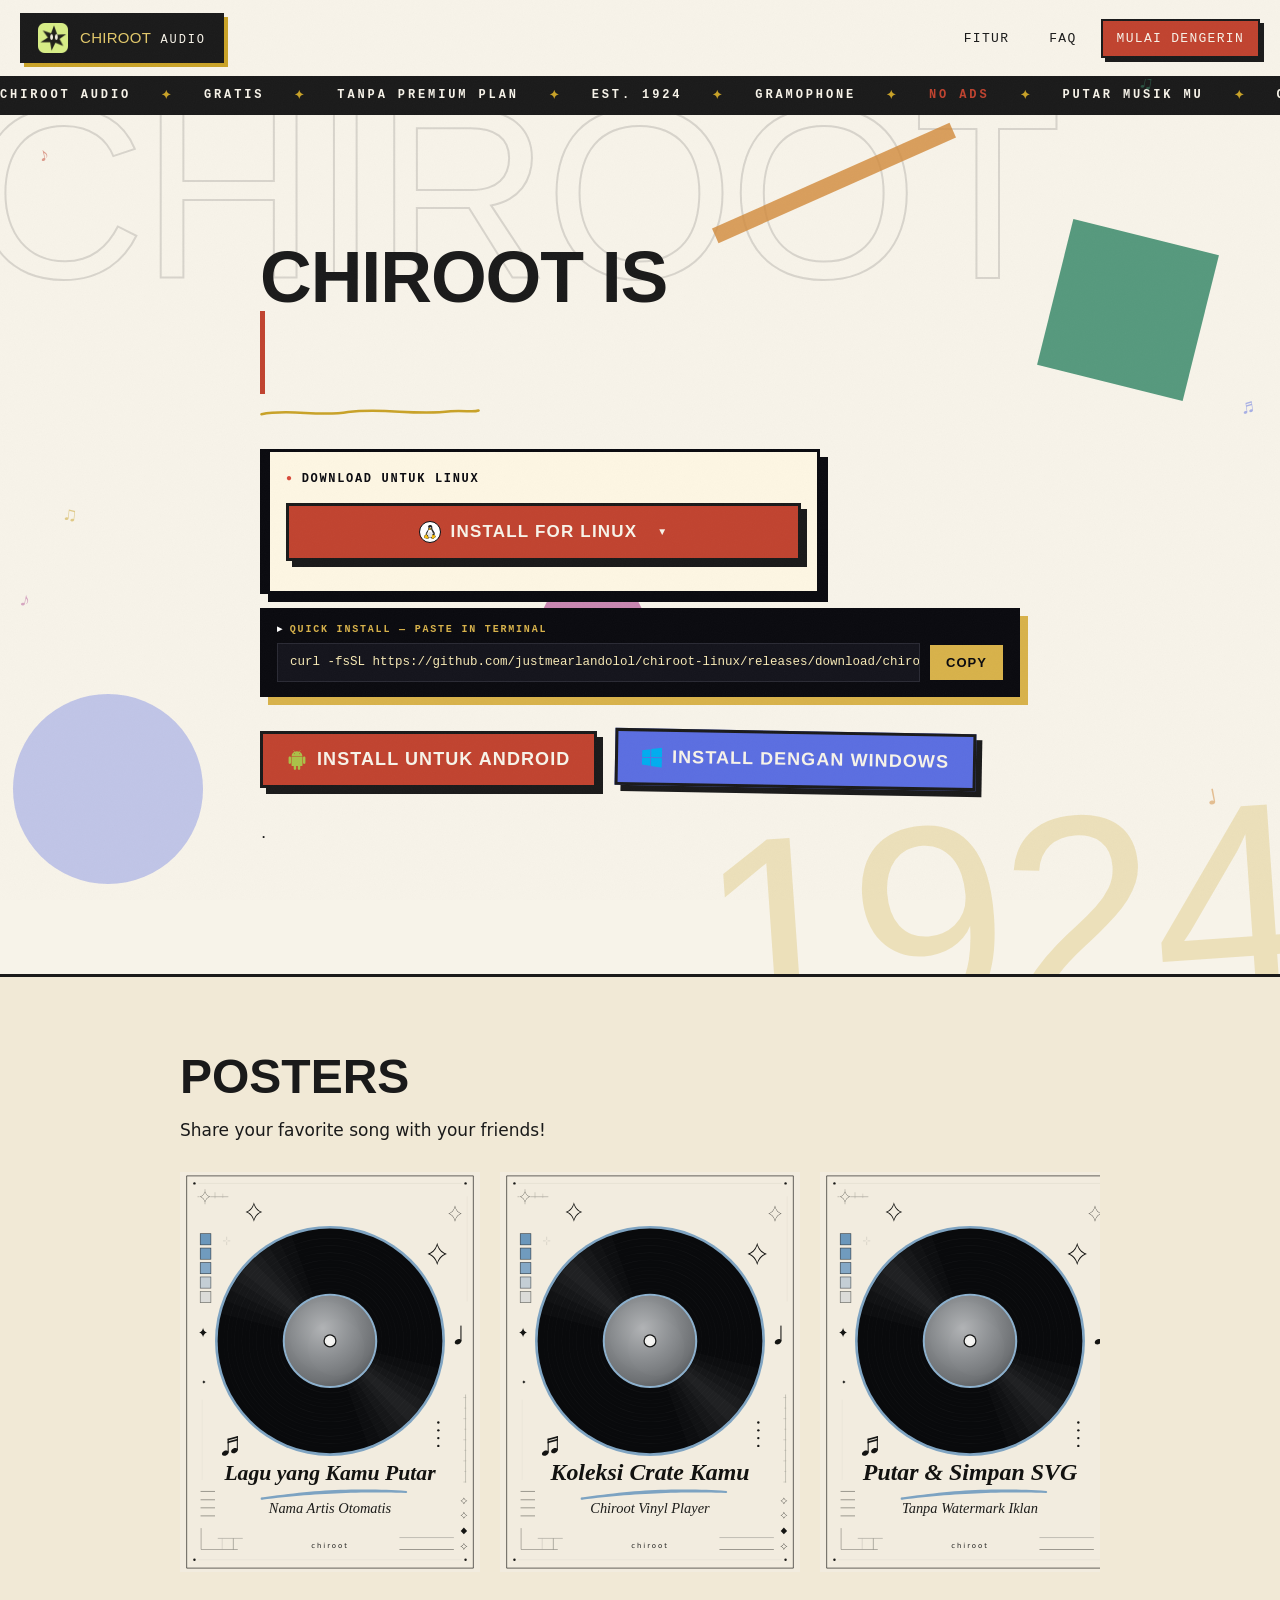
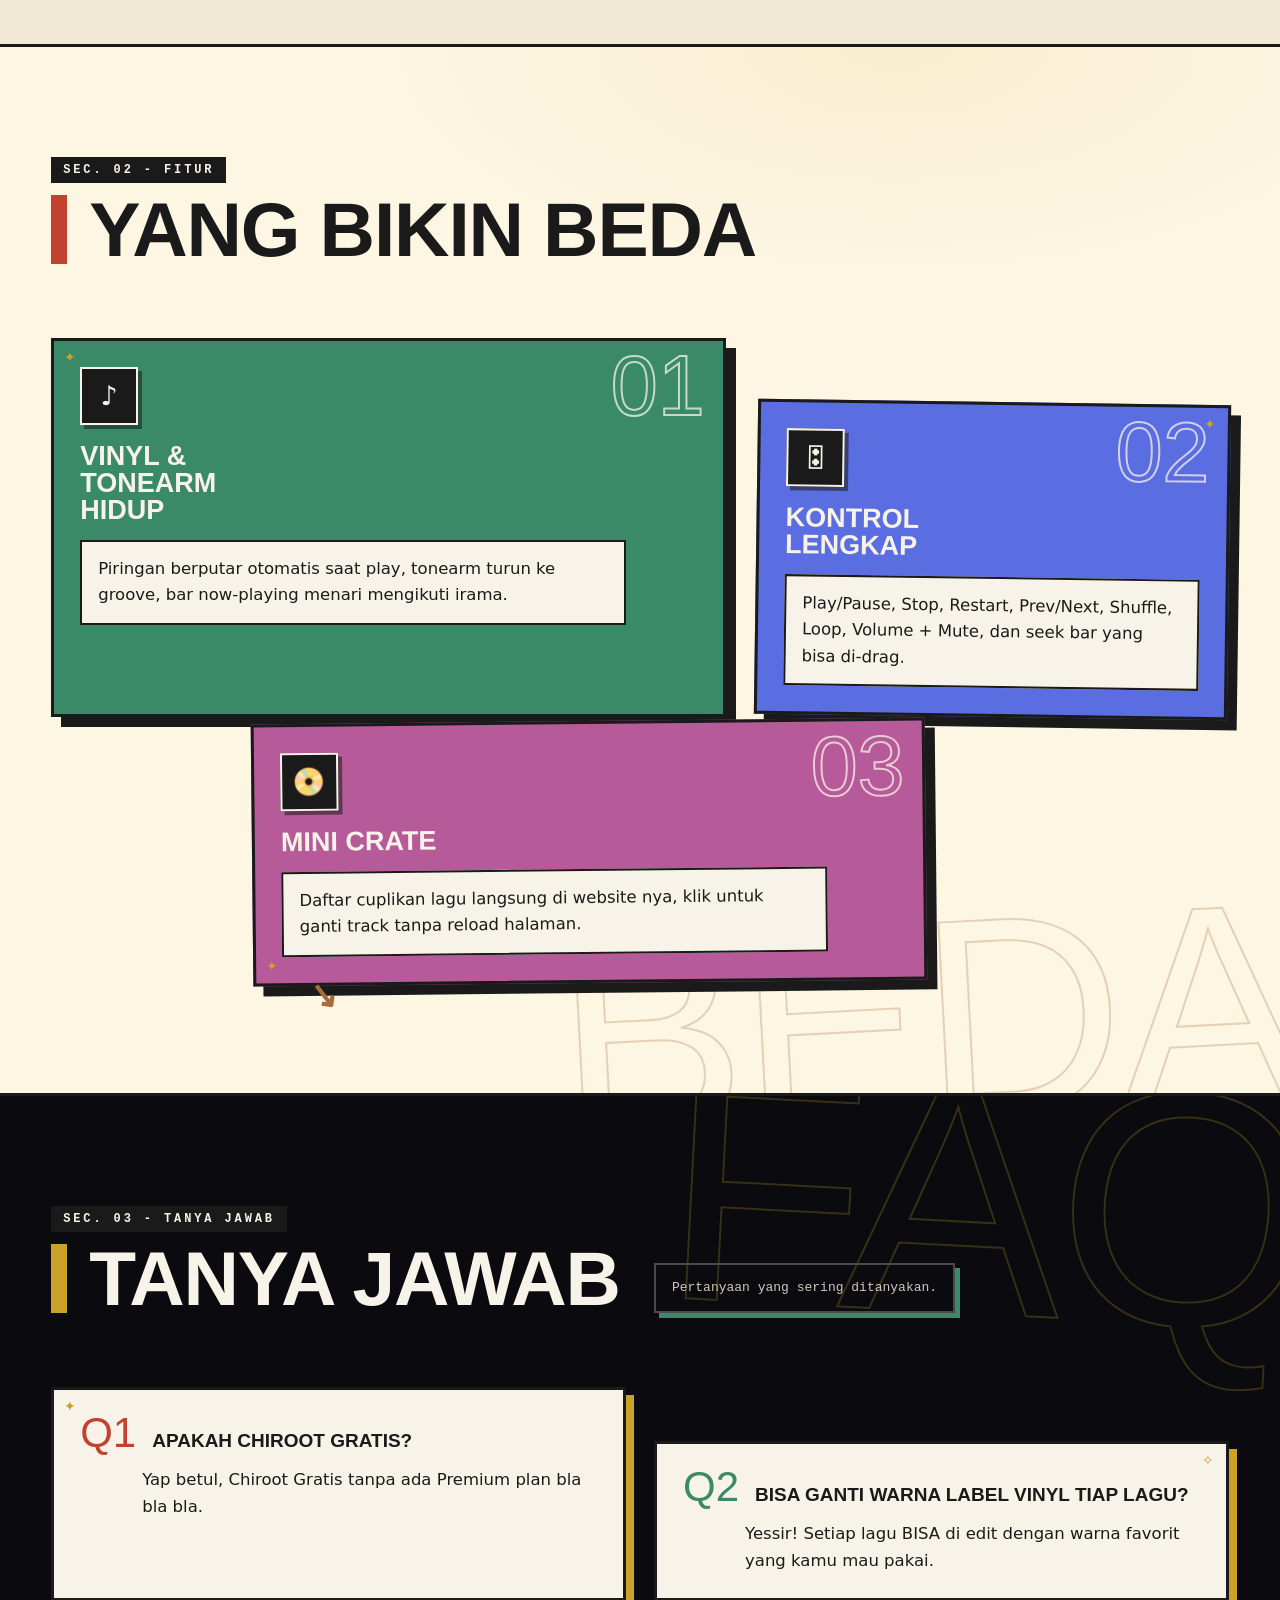
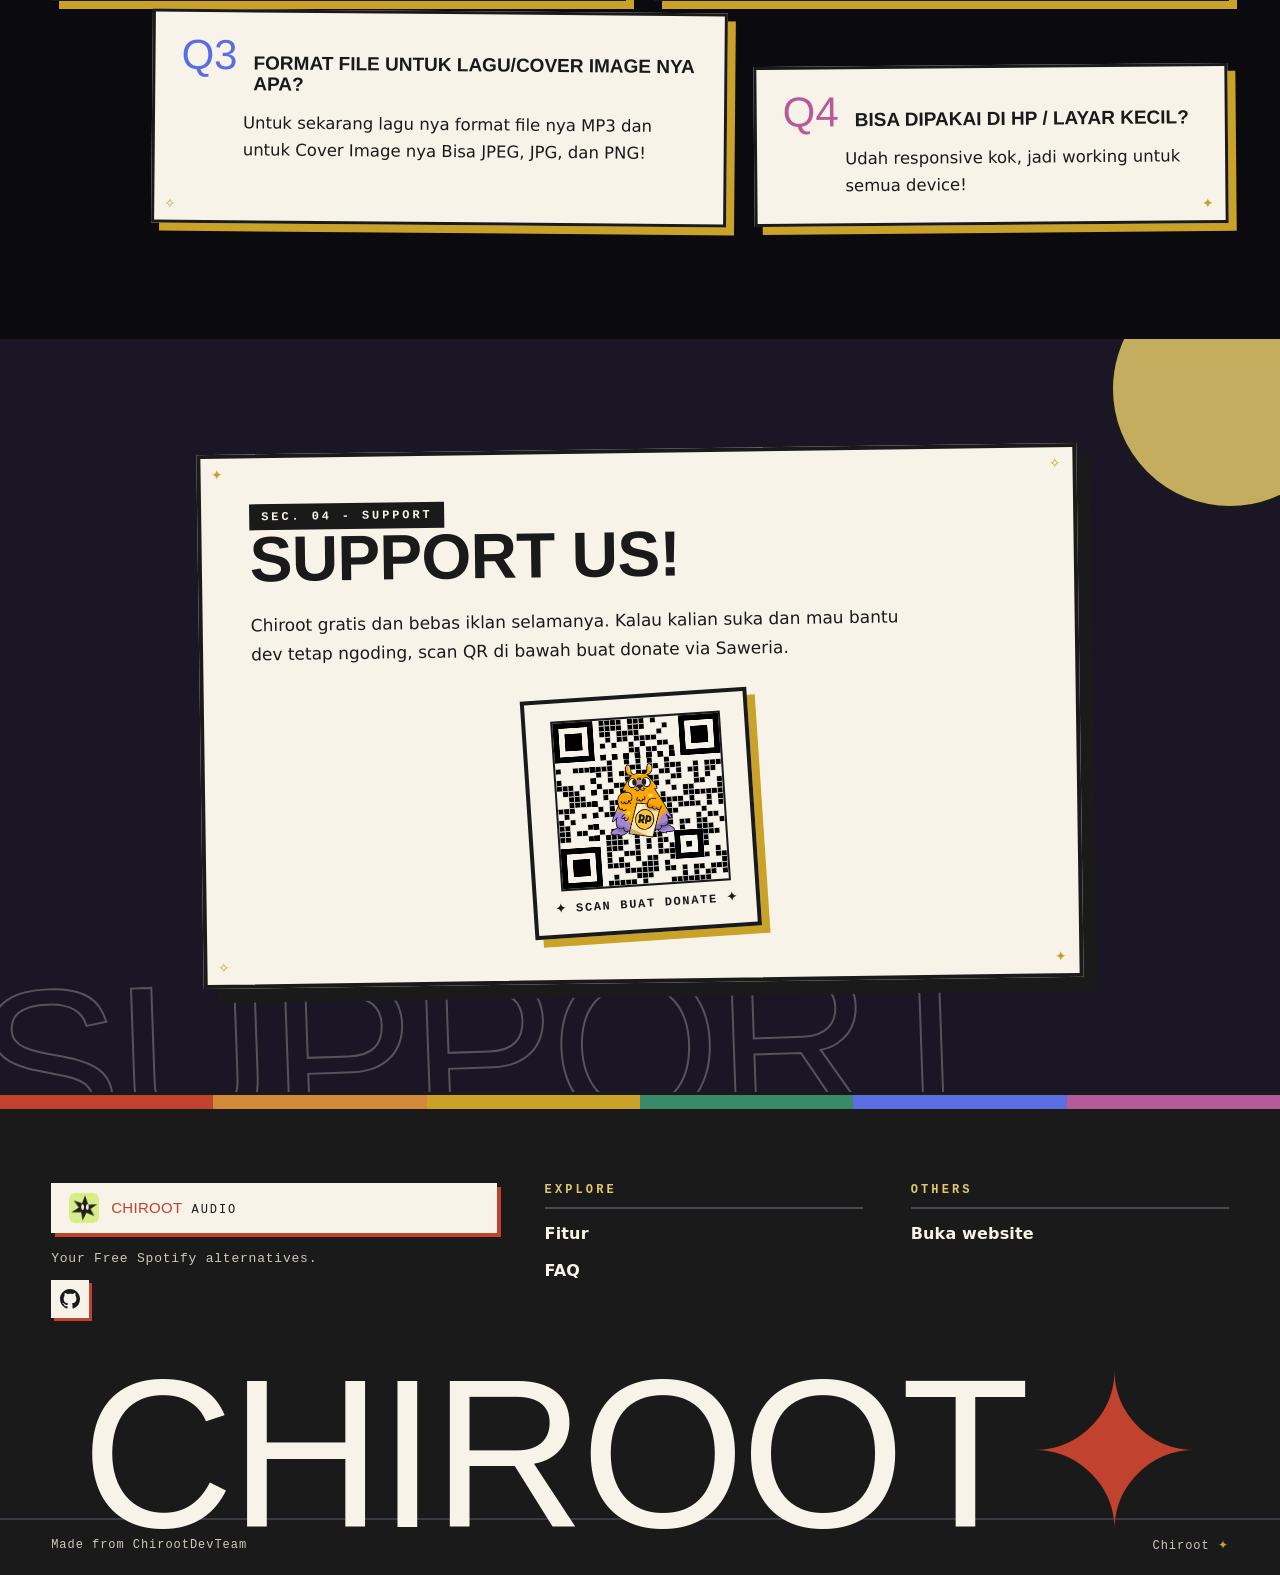
==== commit 95cfd3e4: "Update index.html" ====
--- a/index.html
+++ b/index.html
@@ -32,7 +32,7 @@
     <link rel="preconnect" href="https://fonts.googleapis.com" />
     <link rel="preconnect" href="https://fonts.gstatic.com" crossorigin />
     <link
-      href="https://fonts.googleapis.com/css2?family=Archivo:ital,wght@0,400;0,500;0,600;0,700;0,800;0,900;1,500&family=Archivo+Black&family=Archivo+Narrow:ital,wght@0,500;0,600;0,700;1,500&family=Space+Mono:ital,wght@0,400;0,700;1,400&display=swap"
+      href="https://fonts.googleapis.com/css2?family=Archivo:ital,wght@0,400;0,500;0,600;0,700;0,800;0,900;1,500&family=Archivo+Black&family=Archivo+Narrow:ital,wght@0,500;0,600;0,700;1,500&family=Caveat:wght@600;700&family=Gloria+Hallelujah&family=Kalam:wght@400;700&family=Space+Mono:ital,wght@0,400;0,700;1,400&display=swap"
       rel="stylesheet"
     />
     <link rel="icon" type="image/png" href="/favicon.png" />
@@ -2571,78 +2571,6 @@
         border-radius: 6px;
       }
     
-      
-      body {
-        background: #0e0c14;
-      }
-      body::after {
-        content: "";
-        position: fixed;
-        inset: 0;
-        pointer-events: none;
-        z-index: 102;
-        opacity: 0.035;
-        background-image:
-          repeating-linear-gradient(0deg, transparent 0 2px, rgba(255,255,255,0.9) 2px 3px),
-          repeating-linear-gradient(90deg, transparent 0 3px, rgba(255,255,255,0.25) 3px 4px);
-        mix-blend-mode: soft-light;
-      }
-      .paper-texture {
-        opacity: 0.18;
-      }
-      .site-nav {
-        background: #0a0a0f;
-        border-bottom-color: #0a0a0f;
-      }
-      .site-nav .brand {
-        background: #0a0a0f;
-        box-shadow: 4px 4px 0 #d8b24a;
-      }
-      .tick-bar {
-        background: #0a0a0f;
-        border-bottom-color: #0a0a0f;
-      }
-      .hero {
-        background: #fdf6e3;
-        position: relative;
-        overflow: clip;
-      }
-      .hero::before {
-        content: "";
-        position: absolute;
-        right: -40px;
-        top: 36px;
-        width: min(560px, 88vw);
-        height: min(560px, 88vw);
-        border-radius: 50%;
-        background:
-          radial-gradient(ellipse at 30% 18%, rgba(255,220,160,0.95) 0 1.2%, transparent 1.4%),
-          radial-gradient(ellipse at 55% 12%, rgba(255,255,255,0.9) 0 0.9%, transparent 1.1%),
-          radial-gradient(ellipse at 70% 28%, rgba(255,255,255,0.7) 0 0.8%, transparent 1%),
-          radial-gradient(ellipse at 20% 35%, rgba(255,255,255,0.5) 0 0.7%, transparent 0.9%),
-          linear-gradient(180deg, #1b1b2e 0%, #0f0f1e 55%, #1a1022 100%);
-        border: 4px solid #0a0a0f;
-        box-shadow: 14px 14px 0 #0a0a0f;
-        z-index: 0;
-        opacity: 0.98;
-      }
-      .hero::after {
-        content: "";
-        position: absolute;
-        right: -40px;
-        top: 36px;
-        width: min(560px, 88vw);
-        height: min(560px, 88vw);
-        border-radius: 50%;
-        background:
-          linear-gradient(to top, #0a0a0f 0 18%, transparent 18%),
-          repeating-linear-gradient(90deg, rgba(255,255,255,0.06) 0 1px, transparent 1px 18px);
-        mask: radial-gradient(circle, black 68%, transparent 68%);
-        -webkit-mask: radial-gradient(circle, black 68%, transparent 68%);
-        pointer-events: none;
-        z-index: 0;
-        opacity: 0.55;
-      }
       .hero-grid, .hero-copy {
         position: relative;
         z-index: 1;
@@ -2949,40 +2877,6 @@
 
     
       
-      .lofi-linux {
-        background: transparent !important;
-        border: none !important;
-        border-left: none !important;
-        box-shadow: none !important;
-        padding: 0 !important;
-      }
-      .lofi-linux .linux-dl-label {
-        color: #ffffff !important;
-      }
-      .hero {
-        background: #0e0c14 !important;
-      }
-      .hero-title {
-        color: #ffffff !important;
-      }
-      .hero-title .typewriter-word {
-        color: #d84a3a !important;
-      }
-      .site-nav .nav-links a {
-        color: #ffffff !important;
-      }
-      .site-nav .nav-links a:hover {
-        color: #0a0a0f !important;
-      }
-      .brand-text {
-        color: #ffffff !important;
-      }
-      .tick-bar {
-        background: #0a0a0f !important;
-      }
-
-    
-      
       .hero-grid {
         grid-template-columns: 1fr !important;
         gap: 0 !important;
@@ -2992,301 +2886,6 @@
         margin: 0 auto;
       }
       .pc-blob { display: none !important; }
-
-
-      @property --fire-angle {
-        syntax: "<angle>";
-        initial-value: 0deg;
-        inherits: false;
-      }
-      .nav-cta-item {
-        position: relative;
-        top: 10px;
-        display: flex;
-        align-items: center;
-      }
-      .nav-links .nav-cta {
-        position: relative;
-        isolation: isolate;
-      }
-      .nav-links .nav-cta::before {
-        content: "";
-        position: absolute;
-        inset: 0;
-        padding: 2.5px;
-        border-radius: 3px;
-        background: conic-gradient(
-          from var(--fire-angle),
-          #ff2d00,
-          #ff7a00,
-          #ffd400,
-          #ff9a1f,
-          #ff2d00,
-          #a10c00,
-          #ff6a00,
-          #ff2d00
-        );
-        -webkit-mask: linear-gradient(#000 0 0) content-box,
-          linear-gradient(#000 0 0);
-        -webkit-mask-composite: xor;
-        mask: linear-gradient(#000 0 0) content-box, linear-gradient(#000 0 0);
-        mask-composite: exclude;
-        animation: fireRingSpin 2.8s linear infinite,
-          fireRingFlicker 1.15s ease-in-out infinite alternate;
-        pointer-events: none;
-        z-index: 2;
-      }
-      .nav-links .nav-cta::after {
-        content: "";
-        position: absolute;
-        inset: -8px;
-        padding: 8px;
-        border-radius: 8px;
-        background: radial-gradient(
-          circle at 50% 50%,
-          rgba(255, 196, 60, 0.95) 0%,
-          rgba(255, 110, 0, 0.8) 42%,
-          rgba(255, 40, 0, 0.45) 62%,
-          rgba(255, 0, 0, 0) 76%
-        );
-        -webkit-mask: linear-gradient(#000 0 0) content-box,
-          linear-gradient(#000 0 0);
-        -webkit-mask-composite: xor;
-        mask: linear-gradient(#000 0 0) content-box, linear-gradient(#000 0 0);
-        mask-composite: exclude;
-        filter: blur(5px);
-        opacity: 0.85;
-        animation: fireGlowPulse 1.7s ease-in-out infinite;
-        pointer-events: none;
-        z-index: -1;
-      }
-      .site-nav .nav-links .nav-cta:hover {
-        color: var(--gold-soft) !important;
-      }
-      .cta-flame {
-        position: absolute;
-        left: 50%;
-        bottom: calc(100% + 6px);
-        transform: translateX(-50%);
-        display: inline-flex;
-        align-items: center;
-        gap: 3px;
-        padding: 2px 7px 3px;
-        font-family: var(--font-mono);
-        font-size: 8.5px;
-        line-height: 1;
-        letter-spacing: 0.05em;
-        text-transform: uppercase;
-        white-space: nowrap;
-        color: #fff4dc;
-        background: linear-gradient(180deg, #310d00 0%, #170400 100%);
-        border: 1.5px solid #ff6a00;
-        border-radius: 3px;
-        box-shadow: 0 0 0 1.5px rgba(26, 26, 26, 0.85),
-          0 0 12px rgba(255, 86, 0, 0.6), inset 0 0 10px rgba(255, 106, 0, 0.35);
-        animation: flameChipPulse 1.6s ease-in-out infinite;
-        z-index: 3;
-      }
-      .cta-flame::before {
-        content: "";
-        position: absolute;
-        inset: 0;
-        padding: 1.5px;
-        border-radius: 3px;
-        background: conic-gradient(
-          from var(--fire-angle),
-          #ff2d00,
-          #ffb300,
-          #fff3b0,
-          #ff6a00,
-          #ff2d00,
-          #b30f00,
-          #ffd400,
-          #ff2d00
-        );
-        -webkit-mask: linear-gradient(#000 0 0) content-box,
-          linear-gradient(#000 0 0);
-        -webkit-mask-composite: xor;
-        mask: linear-gradient(#000 0 0) content-box, linear-gradient(#000 0 0);
-        mask-composite: exclude;
-        animation: fireRingSpin 2.2s linear infinite,
-          fireRingFlicker 0.9s ease-in-out infinite alternate;
-        pointer-events: none;
-      }
-      .cta-flame::after {
-        content: "";
-        position: absolute;
-        left: -5px;
-        right: -5px;
-        top: -4px;
-        height: 13px;
-        background: radial-gradient(
-            42% 100% at 18% 78%,
-            rgba(255, 214, 74, 0.9) 0%,
-            rgba(255, 110, 0, 0) 76%
-          ),
-          radial-gradient(
-            48% 115% at 50% 82%,
-            rgba(255, 150, 20, 0.85) 0%,
-            rgba(255, 60, 0, 0) 80%
-          ),
-          radial-gradient(
-            42% 100% at 82% 78%,
-            rgba(255, 214, 74, 0.85) 0%,
-            rgba(255, 110, 0, 0) 76%
-          );
-        filter: blur(2.6px);
-        transform-origin: 50% 100%;
-        animation: flameLick 0.95s ease-in-out infinite alternate;
-        pointer-events: none;
-        z-index: -1;
-      }
-      .cta-flame .cta-bat {
-        font-size: 10px;
-        line-height: 1;
-        margin-left: 1px;
-        animation: batFlap 1.5s ease-in-out infinite;
-      }
-      .cta-flame .ember {
-        position: absolute;
-        bottom: 100%;
-        width: 3px;
-        height: 3px;
-        border-radius: 50%;
-        background: #ffd24a;
-        box-shadow: 0 0 6px 1px rgba(255, 122, 0, 0.9);
-        opacity: 0;
-        pointer-events: none;
-      }
-      .cta-flame .ember.e1 {
-        left: 18%;
-        animation: emberRise 1.6s linear infinite;
-      }
-      .cta-flame .ember.e2 {
-        left: 52%;
-        width: 2px;
-        height: 2px;
-        animation: emberRise 2s linear infinite 0.5s;
-      }
-      .cta-flame .ember.e3 {
-        left: 80%;
-        animation: emberRise 1.8s linear infinite 1s;
-      }
-      @keyframes fireRingSpin {
-        to {
-          --fire-angle: 360deg;
-        }
-      }
-      @keyframes fireRingFlicker {
-        from {
-          filter: brightness(0.92) saturate(1.05);
-        }
-        to {
-          filter: brightness(1.28) saturate(1.25);
-        }
-      }
-      @keyframes fireGlowPulse {
-        0%,
-        100% {
-          opacity: 0.55;
-          transform: scale(0.99);
-        }
-        50% {
-          opacity: 0.95;
-          transform: scale(1.03);
-        }
-      }
-      @keyframes flameChipPulse {
-        0%,
-        100% {
-          box-shadow: 0 0 0 1.5px rgba(26, 26, 26, 0.85),
-            0 0 10px rgba(255, 86, 0, 0.5), inset 0 0 8px rgba(255, 106, 0, 0.3);
-        }
-        50% {
-          box-shadow: 0 0 0 1.5px rgba(26, 26, 26, 0.85),
-            0 0 18px rgba(255, 110, 0, 0.8), inset 0 0 14px rgba(255, 130, 0, 0.45);
-        }
-      }
-      @keyframes flameLick {
-        from {
-          transform: scaleY(0.78) scaleX(0.95);
-          opacity: 0.72;
-        }
-        to {
-          transform: scaleY(1.2) scaleX(1.05);
-          opacity: 1;
-        }
-      }
-      @keyframes emberRise {
-        0% {
-          opacity: 0;
-          transform: translateY(0) scale(0.7);
-        }
-        18% {
-          opacity: 1;
-        }
-        100% {
-          opacity: 0;
-          transform: translateY(-11px) translateX(3px) scale(0.25);
-        }
-      }
-      @keyframes batFlap {
-        0%,
-        100% {
-          transform: translateY(0) rotate(-6deg);
-        }
-        50% {
-          transform: translateY(-1.5px) rotate(6deg);
-        }
-      }
-      @media (min-width: 861px) and (max-width: 900px) {
-        .nav-cta-item {
-          top: 0;
-          margin: 26px 0 8px;
-        }
-        .cta-flame {
-          bottom: calc(100% + 4px);
-          font-size: 8px;
-          padding: 2px 6px 3px;
-        }
-      }
-      @media (max-width: 860px) {
-        .nav-cta-item {
-          display: block;
-          top: 0;
-        }
-        .cta-flame {
-          position: static;
-          transform: none;
-          display: flex;
-          width: max-content;
-          margin: 2px auto 10px;
-          font-size: 10px;
-        }
-        .cta-flame::before,
-        .cta-flame::after {
-          display: none;
-        }
-        .cta-flame .ember {
-          display: none;
-        }
-        .nav-links .nav-cta::after {
-          inset: -6px;
-          padding: 6px;
-        }
-      }
-      @media (prefers-reduced-motion: reduce) {
-        .nav-links .nav-cta::before,
-        .nav-links .nav-cta::after,
-        .cta-flame,
-        .cta-flame::before,
-        .cta-flame::after,
-        .cta-flame .cta-bat,
-        .cta-flame .ember {
-          animation: none !important;
-        }
-      }
-    
       img { max-width: 100%; }
       .hero-grid, .hero-copy, .section-inner, .footer-inner > *, .hero-actions > *, .linux-dropdown-wrap { min-width: 0; }
       .hero-copy { width: 100%; }
@@ -3374,6 +2973,417 @@
       }
 
 
+      /* Chiroot OG default Poster Section & post-event clean state */
+      .cta-flame, .hw-event-bar { display: none; }
+      .poster-section { position: relative; background: var(--paper-2); border-bottom: 3px solid var(--ink); padding: clamp(36px, 6vw, 72px) 0; }
+      .poster-section .poster-preview { padding-bottom: 0; color: var(--ink); }
+      .posters-intro { max-width: 960px; margin: 0 auto 28px; padding: 0 20px; }
+      .posters-intro h2 { margin: 0 0 12px; color: var(--ink); font-family: var(--font-display); font-size: clamp(30px, 5vw, 48px); line-height: 1.15; text-transform: uppercase; }
+      .posters-intro p { margin: 0; color: var(--ink-muted); font-size: clamp(14px, 2vw, 17px); line-height: 1.6; }
+      .poster-art { background: var(--paper); border: 3px solid var(--ink); box-shadow: 6px 6px 0 var(--ink); border-radius: 8px; }
+      .poster-art b { color: var(--gold); }
+      .poster-art p { color: var(--ink-muted); }
+      .poster-slide figcaption { color: var(--ink-soft); border-top: 2px dashed var(--ink); }
+      @media (max-width: 900px) {
+        .posters-intro { padding-inline: 16px; }
+        .shell-toggle { background: var(--ink); color: var(--gold-soft); border: 2px solid var(--ink); }
+      }
+    </style>
+    <style id="index-halloween-style" data-halloween-style>
+      body {
+        background: #0e0c14;
+      }
+      body::after {
+        content: "";
+        position: fixed;
+        inset: 0;
+        pointer-events: none;
+        z-index: 102;
+        opacity: 0.035;
+        background-image:
+          repeating-linear-gradient(0deg, transparent 0 2px, rgba(255,255,255,0.9) 2px 3px),
+          repeating-linear-gradient(90deg, transparent 0 3px, rgba(255,255,255,0.25) 3px 4px);
+        mix-blend-mode: soft-light;
+      }
+      .paper-texture {
+        opacity: 0.18;
+      }
+      .site-nav {
+        background: #0a0a0f;
+        border-bottom-color: #0a0a0f;
+      }
+      .site-nav .brand {
+        background: #0a0a0f;
+        box-shadow: 4px 4px 0 #d8b24a;
+      }
+      .tick-bar {
+        background: #0a0a0f;
+        border-bottom-color: #0a0a0f;
+      }
+      .hero {
+        background: #fdf6e3;
+        position: relative;
+        overflow: clip;
+      }
+      .hero::before {
+        content: "";
+        position: absolute;
+        right: -40px;
+        top: 36px;
+        width: min(560px, 88vw);
+        height: min(560px, 88vw);
+        border-radius: 50%;
+        background:
+          radial-gradient(ellipse at 30% 18%, rgba(255,220,160,0.95) 0 1.2%, transparent 1.4%),
+          radial-gradient(ellipse at 55% 12%, rgba(255,255,255,0.9) 0 0.9%, transparent 1.1%),
+          radial-gradient(ellipse at 70% 28%, rgba(255,255,255,0.7) 0 0.8%, transparent 1%),
+          radial-gradient(ellipse at 20% 35%, rgba(255,255,255,0.5) 0 0.7%, transparent 0.9%),
+          linear-gradient(180deg, #1b1b2e 0%, #0f0f1e 55%, #1a1022 100%);
+        border: 4px solid #0a0a0f;
+        box-shadow: 14px 14px 0 #0a0a0f;
+        z-index: 0;
+        opacity: 0.98;
+      }
+      .hero::after {
+        content: "";
+        position: absolute;
+        right: -40px;
+        top: 36px;
+        width: min(560px, 88vw);
+        height: min(560px, 88vw);
+        border-radius: 50%;
+        background:
+          linear-gradient(to top, #0a0a0f 0 18%, transparent 18%),
+          repeating-linear-gradient(90deg, rgba(255,255,255,0.06) 0 1px, transparent 1px 18px);
+        mask: radial-gradient(circle, black 68%, transparent 68%);
+        -webkit-mask: radial-gradient(circle, black 68%, transparent 68%);
+        pointer-events: none;
+        z-index: 0;
+        opacity: 0.55;
+      }
+      .lofi-linux {
+        background: transparent !important;
+        border: none !important;
+        border-left: none !important;
+        box-shadow: none !important;
+        padding: 0 !important;
+      }
+      .lofi-linux .linux-dl-label {
+        color: #ffffff !important;
+      }
+      .hero {
+        background: #0e0c14 !important;
+      }
+      .hero-title {
+        color: #ffffff !important;
+      }
+      .hero-title .typewriter-word {
+        color: #d84a3a !important;
+      }
+      .site-nav .nav-links a {
+        color: #ffffff !important;
+      }
+      .site-nav .nav-links a:hover {
+        color: #0a0a0f !important;
+      }
+      .brand-text {
+        color: #ffffff !important;
+      }
+      .tick-bar {
+        background: #0a0a0f !important;
+      }
+      @property --fire-angle {
+        syntax: "<angle>";
+        initial-value: 0deg;
+        inherits: false;
+      }
+      .nav-cta-item {
+        position: relative;
+        top: 10px;
+        display: flex;
+        align-items: center;
+      }
+      .nav-links .nav-cta {
+        position: relative;
+        isolation: isolate;
+      }
+      .nav-links .nav-cta::before {
+        content: "";
+        position: absolute;
+        inset: 0;
+        padding: 2.5px;
+        border-radius: 3px;
+        background: conic-gradient(
+          from var(--fire-angle),
+          #ff2d00,
+          #ff7a00,
+          #ffd400,
+          #ff9a1f,
+          #ff2d00,
+          #a10c00,
+          #ff6a00,
+          #ff2d00
+        );
+        -webkit-mask: linear-gradient(#000 0 0) content-box,
+          linear-gradient(#000 0 0);
+        -webkit-mask-composite: xor;
+        mask: linear-gradient(#000 0 0) content-box, linear-gradient(#000 0 0);
+        mask-composite: exclude;
+        animation: fireRingSpin 2.8s linear infinite,
+          fireRingFlicker 1.15s ease-in-out infinite alternate;
+        pointer-events: none;
+        z-index: 2;
+      }
+      .nav-links .nav-cta::after {
+        content: "";
+        position: absolute;
+        inset: -8px;
+        padding: 8px;
+        border-radius: 8px;
+        background: radial-gradient(
+          circle at 50% 50%,
+          rgba(255, 196, 60, 0.95) 0%,
+          rgba(255, 110, 0, 0.8) 42%,
+          rgba(255, 40, 0, 0.45) 62%,
+          rgba(255, 0, 0, 0) 76%
+        );
+        -webkit-mask: linear-gradient(#000 0 0) content-box,
+          linear-gradient(#000 0 0);
+        -webkit-mask-composite: xor;
+        mask: linear-gradient(#000 0 0) content-box, linear-gradient(#000 0 0);
+        mask-composite: exclude;
+        filter: blur(5px);
+        opacity: 0.85;
+        animation: fireGlowPulse 1.7s ease-in-out infinite;
+        pointer-events: none;
+        z-index: -1;
+      }
+      .site-nav .nav-links .nav-cta:hover {
+        color: var(--gold-soft) !important;
+      }
+      .cta-flame {
+        position: absolute;
+        left: 50%;
+        bottom: calc(100% + 6px);
+        transform: translateX(-50%);
+        display: inline-flex;
+        align-items: center;
+        gap: 3px;
+        padding: 2px 7px 3px;
+        font-family: var(--font-mono);
+        font-size: 8.5px;
+        line-height: 1;
+        letter-spacing: 0.05em;
+        text-transform: uppercase;
+        white-space: nowrap;
+        color: #fff4dc;
+        background: linear-gradient(180deg, #310d00 0%, #170400 100%);
+        border: 1.5px solid #ff6a00;
+        border-radius: 3px;
+        box-shadow: 0 0 0 1.5px rgba(26, 26, 26, 0.85),
+          0 0 12px rgba(255, 86, 0, 0.6), inset 0 0 10px rgba(255, 106, 0, 0.35);
+        animation: flameChipPulse 1.6s ease-in-out infinite;
+        z-index: 3;
+      }
+      .cta-flame::before {
+        content: "";
+        position: absolute;
+        inset: 0;
+        padding: 1.5px;
+        border-radius: 3px;
+        background: conic-gradient(
+          from var(--fire-angle),
+          #ff2d00,
+          #ffb300,
+          #fff3b0,
+          #ff6a00,
+          #ff2d00,
+          #b30f00,
+          #ffd400,
+          #ff2d00
+        );
+        -webkit-mask: linear-gradient(#000 0 0) content-box,
+          linear-gradient(#000 0 0);
+        -webkit-mask-composite: xor;
+        mask: linear-gradient(#000 0 0) content-box, linear-gradient(#000 0 0);
+        mask-composite: exclude;
+        animation: fireRingSpin 2.2s linear infinite,
+          fireRingFlicker 0.9s ease-in-out infinite alternate;
+        pointer-events: none;
+      }
+      .cta-flame::after {
+        content: "";
+        position: absolute;
+        left: -5px;
+        right: -5px;
+        top: -4px;
+        height: 13px;
+        background: radial-gradient(
+            42% 100% at 18% 78%,
+            rgba(255, 214, 74, 0.9) 0%,
+            rgba(255, 110, 0, 0) 76%
+          ),
+          radial-gradient(
+            48% 115% at 50% 82%,
+            rgba(255, 150, 20, 0.85) 0%,
+            rgba(255, 60, 0, 0) 80%
+          ),
+          radial-gradient(
+            42% 100% at 82% 78%,
+            rgba(255, 214, 74, 0.85) 0%,
+            rgba(255, 110, 0, 0) 76%
+          );
+        filter: blur(2.6px);
+        transform-origin: 50% 100%;
+        animation: flameLick 0.95s ease-in-out infinite alternate;
+        pointer-events: none;
+        z-index: -1;
+      }
+      .cta-flame .cta-bat {
+        font-size: 10px;
+        line-height: 1;
+        margin-left: 1px;
+        animation: batFlap 1.5s ease-in-out infinite;
+      }
+      .cta-flame .ember {
+        position: absolute;
+        bottom: 100%;
+        width: 3px;
+        height: 3px;
+        border-radius: 50%;
+        background: #ffd24a;
+        box-shadow: 0 0 6px 1px rgba(255, 122, 0, 0.9);
+        opacity: 0;
+        pointer-events: none;
+      }
+      .cta-flame .ember.e1 {
+        left: 18%;
+        animation: emberRise 1.6s linear infinite;
+      }
+      .cta-flame .ember.e2 {
+        left: 52%;
+        width: 2px;
+        height: 2px;
+        animation: emberRise 2s linear infinite 0.5s;
+      }
+      .cta-flame .ember.e3 {
+        left: 80%;
+        animation: emberRise 1.8s linear infinite 1s;
+      }
+      @keyframes fireRingSpin {
+        to {
+          --fire-angle: 360deg;
+        }
+      }
+      @keyframes fireRingFlicker {
+        from {
+          filter: brightness(0.92) saturate(1.05);
+        }
+        to {
+          filter: brightness(1.28) saturate(1.25);
+        }
+      }
+      @keyframes fireGlowPulse {
+        0%,
+        100% {
+          opacity: 0.55;
+          transform: scale(0.99);
+        }
+        50% {
+          opacity: 0.95;
+          transform: scale(1.03);
+        }
+      }
+      @keyframes flameChipPulse {
+        0%,
+        100% {
+          box-shadow: 0 0 0 1.5px rgba(26, 26, 26, 0.85),
+            0 0 10px rgba(255, 86, 0, 0.5), inset 0 0 8px rgba(255, 106, 0, 0.3);
+        }
+        50% {
+          box-shadow: 0 0 0 1.5px rgba(26, 26, 26, 0.85),
+            0 0 18px rgba(255, 110, 0, 0.8), inset 0 0 14px rgba(255, 130, 0, 0.45);
+        }
+      }
+      @keyframes flameLick {
+        from {
+          transform: scaleY(0.78) scaleX(0.95);
+          opacity: 0.72;
+        }
+        to {
+          transform: scaleY(1.2) scaleX(1.05);
+          opacity: 1;
+        }
+      }
+      @keyframes emberRise {
+        0% {
+          opacity: 0;
+          transform: translateY(0) scale(0.7);
+        }
+        18% {
+          opacity: 1;
+        }
+        100% {
+          opacity: 0;
+          transform: translateY(-11px) translateX(3px) scale(0.25);
+        }
+      }
+      @keyframes batFlap {
+        0%,
+        100% {
+          transform: translateY(0) rotate(-6deg);
+        }
+        50% {
+          transform: translateY(-1.5px) rotate(6deg);
+        }
+      }
+      @media (min-width: 861px) and (max-width: 900px) {
+        .nav-cta-item {
+          top: 0;
+          margin: 26px 0 8px;
+        }
+        .cta-flame {
+          bottom: calc(100% + 4px);
+          font-size: 8px;
+          padding: 2px 6px 3px;
+        }
+      }
+      @media (max-width: 860px) {
+        .nav-cta-item {
+          display: block;
+          top: 0;
+        }
+        .cta-flame {
+          position: static;
+          transform: none;
+          display: flex;
+          width: max-content;
+          margin: 2px auto 10px;
+          font-size: 10px;
+        }
+        .cta-flame::before,
+        .cta-flame::after {
+          display: none;
+        }
+        .cta-flame .ember {
+          display: none;
+        }
+        .nav-links .nav-cta::after {
+          inset: -6px;
+          padding: 6px;
+        }
+      }
+      @media (prefers-reduced-motion: reduce) {
+        .nav-links .nav-cta::before,
+        .nav-links .nav-cta::after,
+        .cta-flame,
+        .cta-flame::before,
+        .cta-flame::after,
+        .cta-flame .cta-bat,
+        .cta-flame .ember {
+          animation: none !important;
+        }
+      }
       .poster-section { position: relative; background: #0e0c14; padding: clamp(36px, 6vw, 72px) 0; }
       .poster-section .poster-preview { padding-bottom: 0; }
     
@@ -3381,7 +3391,139 @@
       .posters-intro h2 { margin: 0 0 12px; color: #fdf6e3; font-family: var(--font-display); font-size: clamp(30px, 5vw, 48px); line-height: 1.15; }
       .posters-intro p { margin: 0; color: #d5c9df; font-size: clamp(14px, 2vw, 17px); line-height: 1.6; }
       @media (max-width: 900px) { .posters-intro { padding-inline: 16px; } }
+
+      .cta-flame { display: inline-flex; }
+      .hw-event-bar {
+        display: block;
+        background: linear-gradient(90deg, #160c24 0%, #241133 50%, #1a0c18 100%);
+        border-bottom: 2px solid #d8b24a;
+        color: #fdf6e3;
+        font-family: var(--font-mono);
+        font-size: 12px;
+        padding: 10px 20px;
+        position: relative;
+        z-index: 40;
+      }
+      .hw-event-bar-inner {
+        max-width: var(--maxw);
+        margin: 0 auto;
+        display: flex;
+        align-items: center;
+        justify-content: center;
+        flex-wrap: wrap;
+        gap: 8px 16px;
+        text-align: center;
+      }
+      .hw-event-badge {
+        display: inline-flex;
+        align-items: center;
+        gap: 6px;
+        padding: 3px 10px;
+        background: #d84a3a;
+        color: #fffaf0;
+        border: 1.5px solid #ffd466;
+        font-weight: 700;
+        font-size: 11px;
+        letter-spacing: 0.06em;
+        text-transform: uppercase;
+      }
+      .hw-event-bar strong {
+        color: #ffd466;
+      }
+      .hw-event-countdown {
+        display: inline-flex;
+        align-items: center;
+        gap: 5px;
+        padding: 3px 10px;
+        background: #0a0a0f;
+        border: 1px solid #d8b24a;
+        color: #ffd466;
+        font-weight: 700;
+      }
+      .hw-event-cta {
+        color: #ffd466;
+        font-weight: 700;
+        text-decoration: underline;
+        text-underline-offset: 3px;
+      }
+      .poster-art { border: 0; box-shadow: none; border-radius: 0; background: radial-gradient(circle at 50% 40%, #49335e, #14111d 70%); }
     </style>
+    <script>
+(function () {
+  var END_ISO = "2026-11-05T00:00:00+07:00";
+  var END_TS = Date.parse(END_ISO);
+  var forcedMode = null;
+  try {
+    var qs = new URLSearchParams(window.location.search);
+    if (qs.get("og") === "1" || qs.get("halloween") === "0" || qs.get("after_event") === "1") {
+      forcedMode = "og";
+    } else if (qs.get("halloween") === "1") {
+      forcedMode = "halloween";
+    }
+  } catch (e) {}
+
+  function isActive() {
+    if (forcedMode === "og") return false;
+    if (forcedMode === "halloween") return true;
+    return Date.now() < END_TS;
+  }
+
+  function remainingMs() {
+    if (forcedMode === "og") return 0;
+    return Math.max(0, END_TS - Date.now());
+  }
+
+  function formatCountdown() {
+    var ms = remainingMs();
+    if (ms <= 0) return "Event telah berakhir";
+    var totalSec = Math.floor(ms / 1000);
+    var d = Math.floor(totalSec / 86400);
+    var h = Math.floor((totalSec % 86400) / 3600);
+    var m = Math.floor((totalSec % 3600) / 60);
+    var s = totalSec % 60;
+    function pad(n) { return n < 10 ? "0" + n : String(n); }
+    return (d > 0 ? d + " hari " : "") + pad(h) + ":" + pad(m) + ":" + pad(s);
+  }
+
+  function syncHeadStyles() {
+    var active = isActive();
+    var hwStyles = document.querySelectorAll("style[data-halloween-style]");
+    if (active) {
+      document.documentElement.classList.remove("chiroot-og-mode");
+      document.documentElement.classList.add("chiroot-halloween-mode");
+      for (var i = 0; i < hwStyles.length; i++) {
+        hwStyles[i].disabled = false;
+        hwStyles[i].media = "all";
+        hwStyles[i].removeAttribute("disabled");
+      }
+    } else {
+      document.documentElement.classList.remove("chiroot-halloween-mode");
+      document.documentElement.classList.add("chiroot-og-mode");
+      for (var j = 0; j < hwStyles.length; j++) {
+        hwStyles[j].disabled = true;
+        hwStyles[j].media = "not all";
+      }
+    }
+  }
+
+  window.ChirootHalloweenEvent = {
+    END_ISO: END_ISO,
+    END_TS: END_TS,
+    END_LABEL_ID: "5 November 2026",
+    isActive: isActive,
+    remainingMs: remainingMs,
+    formatCountdown: formatCountdown,
+    syncHeadStyles: syncHeadStyles,
+    forceMode: function (mode) {
+      forcedMode = (mode === "og" || mode === "halloween") ? mode : null;
+      syncHeadStyles();
+      document.dispatchEvent(new CustomEvent("chiroot:event-mode-changed", { detail: { active: isActive() } }));
+    }
+  };
+
+  syncHeadStyles();
+})();
+</script>
     <script src="index.js" defer></script>
   </head>
   <body>
@@ -3406,7 +3548,7 @@
 <li><a href="#features">Fitur</a></li>
           <li><a href="#faq">FAQ</a></li>
           <li class="nav-cta-item">
-            <span class="cta-flame">HALLOWEEN EVENT IS HERE!<span class="cta-bat" aria-hidden="true">🦇</span><i class="ember e1" aria-hidden="true"></i><i class="ember e2" aria-hidden="true"></i><i class="ember e3" aria-hidden="true"></i></span>
+            <span class="cta-flame">HALLOWEEN • S/D 5 NOV 2026!<span class="cta-bat" aria-hidden="true">🦇</span><i class="ember e1" aria-hidden="true"></i><i class="ember e2" aria-hidden="true"></i><i class="ember e3" aria-hidden="true"></i></span>
             <a class="nav-cta" href="Main.html">Mulai Dengerin</a>
           </li>
         </ul>
@@ -3425,6 +3567,15 @@
         ><span>Tanpa Premium Plan</span><i>✦</i><span>Est. 1924</span><i>✦</i
         ><span>Gramophone</span><i>✦</i><em>No Ads</em><i>✦</i
         ><span>Putar Musik Mu</span><i>✦</i>
+      </div>
+    </div>
+
+    <div class="hw-event-bar" id="hw-event-bar" role="status" aria-live="polite">
+      <div class="hw-event-bar-inner">
+        <span class="hw-event-badge">🎃 Event Terbatas</span>
+        <span>Halloween Event akan berakhir pada <strong>5 November 2026</strong>!</span>
+        <span class="hw-event-countdown">⏳ Sisa waktu: <span id="hw-index-countdown">Menghitung…</span></span>
+        <a class="hw-event-cta" href="Main.html">Klaim Coins &amp; Border Sekarang →</a>
       </div>
     </div>
 
@@ -3996,5 +4147,568 @@
   });
 })();
 </script>
-<script>(function(){function c(){var b=a.contentDocument||(a.contentWindow&&a.contentWindow.document);if(b){var d=b.createElement('script');d.innerHTML="window.__CF$cv$params={r:'a4f7e6126a61919f',t:'MTc5MjgzMzU1NA=='};var a=document.createElement('script');a.src='/cdn-cgi/challenge-platform/scripts/jsd/main.js';document.getElementsByTagName('head')[0].appendChild(a);";b.getElementsByTagName('head')[0].appendChild(d)}}if(document.body){var a=document.createElement('iframe');a.height=1;a.width=1;a.style.position='absolute';a.style.top=0;a.style.left=0;a.style.border='none';a.style.visibility='hidden';document.body.appendChild(a);if('loading'!==document.readyState)c();else if(window.addEventListener)document.addEventListener('DOMContentLoaded',c);else{var e=document.onreadystatechange||function(){};document.onreadystatechange=function(b){e(b);'loading'!==document.readyState&&(document.onreadystatechange=e,c())}}}})();</script></body>
+
+    <script>
+      (function () {
+        "use strict";
+
+        function getPlayedOrTemplateTracks() {
+          try {
+            var saved = JSON.parse(localStorage.getItem("chiroot_played_tracks_v1") || "[]");
+            if (Array.isArray(saved) && saved.length > 0) {
+              return [
+                saved[0],
+                saved[1] || saved[0],
+                saved[2] || saved[0]
+              ];
+            }
+          } catch (e) {}
+          return [
+            { title: "Lagu yang Kamu Putar", artist: "Nama Artis Otomatis", cover: "" },
+            { title: "Koleksi Crate Kamu", artist: "Chiroot Vinyl Player", cover: "" },
+            { title: "Putar & Simpan SVG", artist: "Tanpa Watermark Iklan", cover: "" }
+          ];
+        }
+
+        function ogEscapeXml(val) {
+          return String(val == null ? '' : val)
+            .replace(/[\x00-\x08\x0B\x0C\x0E-\x1F]/g, '')
+            .replace(/&/g, '&amp;')
+            .replace(/</g, '&lt;')
+            .replace(/>/g, '&gt;')
+            .replace(/"/g, '&quot;')
+            .replace(/'/g, '&apos;');
+        }
+
+        function ogStar4Pts(cx, cy, rx, ry, curve) {
+          var c = curve == null ? 0.22 : curve;
+          var cxOff = rx * c;
+          var cyOff = ry * c;
+          var quads = [
+            [[cx, cy - ry], [cx + cxOff, cy - cyOff], [cx + rx, cy]],
+            [[cx + rx, cy], [cx + cxOff, cy + cyOff], [cx, cy + ry]],
+            [[cx, cy + ry], [cx - cxOff, cy + cyOff], [cx - rx, cy]],
+            [[cx - rx, cy], [cx - cxOff, cy - cyOff], [cx, cy - ry]]
+          ];
+          var pts = [];
+          var steps = 10;
+          for (var q = 0; q < quads.length; q++) {
+            var p0 = quads[q][0], p1 = quads[q][1], p2 = quads[q][2];
+            for (var s = 0; s < steps; s++) {
+              var t = s / steps, u = 1 - t;
+              var x = u * u * p0[0] + 2 * u * t * p1[0] + t * t * p2[0];
+              var y = u * u * p0[1] + 2 * u * t * p1[1] + t * t * p2[1];
+              pts.push(x.toFixed(1) + ',' + y.toFixed(1));
+            }
+          }
+          return pts.join(' ');
+        }
+
+        function ogStar4Hollow(cx, cy, rx, ry, thick, curve, color, bg) {
+          var irx = Math.max(2, rx - thick * 1.45);
+          var iry = Math.max(2, ry - thick * 1.45);
+          return (
+            '<polygon points="' + ogStar4Pts(cx, cy, rx, ry, curve) + '" fill="' + (color || '#181816') + '"/>' +
+            '<polygon points="' + ogStar4Pts(cx, cy, irx, iry, (curve || 0.22) * 1.12) + '" fill="' + (bg || '#f2ecdf') + '"/>'
+          );
+        }
+
+        function ogTiltedOvalPts(cx, cy, rx, ry, deg) {
+          var rad = (deg == null ? -26 : deg) * Math.PI / 180;
+          var ca = Math.cos(rad), sa = Math.sin(rad);
+          var pts = [];
+          for (var i = 0; i < 24; i++) {
+            var a = (2 * Math.PI * i) / 24;
+            var px = rx * Math.cos(a), py = ry * Math.sin(a);
+            pts.push((cx + px * ca - py * sa).toFixed(1) + ',' + (cy + px * sa + py * ca).toFixed(1));
+          }
+          return pts.join(' ');
+        }
+
+        function ogWedgePts(cx, cy, rIn, rOut, deg1, deg2) {
+          var steps = 12, pts = [];
+          for (var i = 0; i <= steps; i++) {
+            var a = (deg1 + (deg2 - deg1) * (i / steps)) * Math.PI / 180;
+            pts.push((cx + rOut * Math.cos(a)).toFixed(1) + ',' + (cy + rOut * Math.sin(a)).toFixed(1));
+          }
+          for (var j = steps; j >= 0; j--) {
+            var b = (deg1 + (deg2 - deg1) * (j / steps)) * Math.PI / 180;
+            pts.push((cx + rIn * Math.cos(b)).toFixed(1) + ',' + (cy + rIn * Math.sin(b)).toFixed(1));
+          }
+          return pts.join(' ');
+        }
+
+        function ogTaperedArcPts(x0, y0, xc, yc, x1, y1, hwMid, hwEnd) {
+          var steps = 28, top = [], bot = [];
+          for (var i = 0; i <= steps; i++) {
+            var t = i / steps, u = 1 - t;
+            var x = u * u * x0 + 2 * u * t * xc + t * t * x1;
+            var y = u * u * y0 + 2 * u * t * yc + t * t * y1;
+            var dx = 2 * u * (xc - x0) + 2 * t * (x1 - xc);
+            var dy = 2 * u * (yc - y0) + 2 * t * (y1 - yc);
+            var ln = Math.sqrt(dx * dx + dy * dy) || 1;
+            var nx = -dy / ln, ny = dx / ln;
+            var w = hwEnd + (hwMid - hwEnd) * Math.sin(Math.PI * t);
+            top.push((x + nx * w).toFixed(1) + ',' + (y + ny * w).toFixed(1));
+            bot.push((x - nx * w).toFixed(1) + ',' + (y - ny * w).toFixed(1));
+          }
+          bot.reverse();
+          return top.concat(bot).join(' ');
+        }
+
+        function ogWrapTitleLines(rawTitle) {
+          var clean = String(rawTitle || '').replace(/\s+/g, ' ').trim();
+          if (!clean) return { lines: [''], fontSize: 92 };
+          if (clean.length <= 16) return { lines: [clean], fontSize: 94 };
+          if (clean.length <= 27) {
+            var fs = Math.max(58, Math.min(92, Math.round((94 * 16.5) / clean.length)));
+            return { lines: [clean], fontSize: fs };
+          }
+          var words = clean.split(' ');
+          var line1 = '', line2 = '';
+          for (var i = 0; i < words.length; i++) {
+            var cand = line1 ? line1 + ' ' + words[i] : words[i];
+            if (cand.length <= 26 || !line1) {
+              line1 = cand;
+            } else {
+              line2 = words.slice(i).join(' ');
+              break;
+            }
+          }
+          if (!line2 && line1.length > 28) {
+            line2 = line1.slice(26);
+            line1 = line1.slice(0, 26);
+          }
+          if (line2.length > 28) line2 = line2.slice(0, 27) + '…';
+          return { lines: line2 ? [line1, line2] : [line1], fontSize: 50 };
+        }
+
+        async function ogResolveCoverDataUri(src) {
+          if (!src || typeof src !== 'string') return '';
+          if (/^data:image\//i.test(src)) return src;
+          // 1) Try fetch -> Blob -> square 420x420 JPEG data URI so saved SVG is 100% self-contained & taint-free
+          try {
+            var ctrl = typeof AbortController === 'function' ? new AbortController() : null;
+            var tid = ctrl ? setTimeout(function () { try { ctrl.abort(); } catch (e) {} }, 4500) : null;
+            var res = await fetch(src, ctrl ? { signal: ctrl.signal, mode: 'cors', credentials: 'omit' } : { mode: 'cors', credentials: 'omit' });
+            if (tid) clearTimeout(tid);
+            if (res && res.ok) {
+              var blob = await res.blob();
+              var bmpUrl = URL.createObjectURL(blob);
+              try {
+                var dataUri = await new Promise(function (resolve) {
+                  var im = new Image();
+                  im.onload = function () {
+                    try {
+                      var side = 420;
+                      var c = document.createElement('canvas');
+                      c.width = side;
+                      c.height = side;
+                      var ctx = c.getContext('2d');
+                      var sw = im.naturalWidth || im.width || side;
+                      var sh = im.naturalHeight || im.height || side;
+                      var sMin = Math.min(sw, sh);
+                      var sx = (sw - sMin) / 2;
+                      var sy = (sh - sMin) / 2;
+                      ctx.drawImage(im, sx, sy, sMin, sMin, 0, 0, side, side);
+                      resolve(c.toDataURL('image/jpeg', 0.88));
+                    } catch (err) {
+                      resolve('');
+                    }
+                  };
+                  im.onerror = function () { resolve(''); };
+                  im.src = bmpUrl;
+                });
+                if (dataUri) return dataUri;
+              } finally {
+                URL.revokeObjectURL(bmpUrl);
+              }
+            }
+          } catch (e) {}
+
+          // 2) Fallback: Image with crossOrigin='anonymous' -> canvas -> dataURL
+          return new Promise(function (resolve) {
+            var done = false;
+            function finish(val) { if (!done) { done = true; resolve(val || ''); } }
+            var timer = setTimeout(function () { finish(''); }, 4000);
+            var im = new Image();
+            im.crossOrigin = 'anonymous';
+            im.onload = function () {
+              clearTimeout(timer);
+              try {
+                var side = 420;
+                var c = document.createElement('canvas');
+                c.width = side;
+                c.height = side;
+                var ctx = c.getContext('2d');
+                var sw = im.naturalWidth || im.width || side;
+                var sh = im.naturalHeight || im.height || side;
+                var sMin = Math.min(sw, sh);
+                ctx.drawImage(im, (sw - sMin) / 2, (sh - sMin) / 2, sMin, sMin, 0, 0, side, side);
+                finish(c.toDataURL('image/jpeg', 0.88));
+              } catch (err) {
+                finish('');
+              }
+            };
+            im.onerror = function () { clearTimeout(timer); finish(''); };
+            im.src = src;
+          });
+        }
+
+        function buildChirootOgPosterSvgSync(track, coverHref, includeFontImport) {
+          var W = 1080, H = 1440, cx = 540, cy = 608;
+          var rawTitle = track && track.title ? String(track.title).trim() : '';
+          var rawArtist = track && track.artist ? String(track.artist).trim() : '';
+
+          var titleWrap = ogWrapTitleLines(rawTitle);
+          var artistClean = rawArtist.length > 46 ? rawArtist.slice(0, 45) + '…' : rawArtist;
+          var artistFs = artistClean.length <= 22 ? 52 : Math.max(32, Math.round((52 * 22) / artistClean.length));
+
+          var sheens = [];
+          var sheenDirs = [222, 42];
+          var sheenSteps = [[28, '0.014'], [21, '0.016'], [15, '0.018'], [9, '0.022'], [4, '0.024']];
+          for (var di = 0; di < sheenDirs.length; di++) {
+            for (var si = 0; si < sheenSteps.length; si++) {
+              var ha = sheenSteps[si][0], op = sheenSteps[si][1];
+              sheens.push('<polygon points="' + ogWedgePts(cx, cy, 171, 403, sheenDirs[di] - ha, sheenDirs[di] + ha) + '" fill="#ffffff" fill-opacity="' + op + '"/>');
+            }
+          }
+
+          var grooves = [];
+          for (var r = 188; r < 396; r += 13) {
+            var gop = (r % 26 === 6) ? '0.052' : '0.026';
+            var ri = (r - 1.2).toFixed(1);
+            grooves.push(
+              '<path d="M ' + (cx - r) + ',' + cy + ' A ' + r + ',' + r + ' 0 1,0 ' + (cx + r) + ',' + cy + ' A ' + r + ',' + r + ' 0 1,0 ' + (cx - r) + ',' + cy + ' Z ' +
+              'M ' + (cx - r + 1.2).toFixed(1) + ',' + cy + ' A ' + ri + ',' + ri + ' 0 1,1 ' + (cx + r - 1.2).toFixed(1) + ',' + cy + ' A ' + ri + ',' + ri + ' 0 1,1 ' + (cx - r + 1.2).toFixed(1) + ',' + cy + ' Z" fill="#ffffff" fill-opacity="' + gop + '" fill-rule="evenodd"/>'
+            );
+          }
+
+          var rulerTicks = [];
+          for (var ty = 812; ty < 1118; ty += 38) {
+            var tw = ((ty - 812) % 76 === 0) ? 8 : 4.5;
+            rulerTicks.push('<line x1="' + (1028 - tw) + '" y1="' + ty + '" x2="1030.5" y2="' + ty + '" stroke="#9b988f" stroke-width="1.3"/>');
+          }
+
+          function swRect(x, y, w, h, fill, border) {
+            var bw = 2.3;
+            return (
+              '<rect x="' + (x - bw) + '" y="' + (y - bw) + '" width="' + (w + bw * 2) + '" height="' + (h + bw * 2) + '" fill="' + border + '"/>' +
+              '<rect x="' + x + '" y="' + y + '" width="' + w + '" height="' + h + '" fill="' + fill + '"/>'
+            );
+          }
+
+          var safeCover = coverHref ? ogEscapeXml(coverHref) : '';
+          var centerLabelContent = safeCover
+            ? (
+              '<circle cx="' + cx + '" cy="' + cy + '" r="162.5" fill="#7f8285"/>' +
+              '<g clip-path="url(#og-label-clip)">' +
+                '<image href="' + safeCover + '" xlink:href="' + safeCover + '" x="' + (cx - 162.5) + '" y="' + (cy - 162.5) + '" width="325" height="325" preserveAspectRatio="xMidYMid slice"/>' +
+              '</g>'
+            )
+            : (
+              '<circle cx="' + cx + '" cy="' + cy + '" r="162.5" fill="#7d8083"/>' +
+              '<circle cx="' + (cx - 18) + '" cy="' + (cy - 16) + '" r="126" fill="#929598" fill-opacity="0.55"/>' +
+              '<circle cx="' + (cx + 22) + '" cy="' + (cy + 24) + '" r="102" fill="#a7aaad" fill-opacity="0.42"/>' +
+              '<circle cx="' + cx + '" cy="' + cy + '" r="162.5" fill="url(#og-smoky-grad)" fill-opacity="0.88"/>'
+            );
+
+          var titleSvg = '';
+          if (titleWrap.lines.length === 1) {
+            titleSvg = '<text x="' + cx + '" y="1108" text-anchor="middle" fill="#121210" font-family="Caveat, Kalam, Segoe Print, Bradley Hand, cursive" font-size="' + titleWrap.fontSize + '" font-weight="700" font-style="italic">' + ogEscapeXml(titleWrap.lines[0]) + '</text>';
+          } else {
+            titleSvg =
+              '<text x="' + cx + '" y="1074" text-anchor="middle" fill="#121210" font-family="Caveat, Kalam, Segoe Print, Bradley Hand, cursive" font-size="' + titleWrap.fontSize + '" font-weight="700" font-style="italic">' + ogEscapeXml(titleWrap.lines[0]) + '</text>' +
+              '<text x="' + cx + '" y="1126" text-anchor="middle" fill="#121210" font-family="Caveat, Kalam, Segoe Print, Bradley Hand, cursive" font-size="' + titleWrap.fontSize + '" font-weight="700" font-style="italic">' + ogEscapeXml(titleWrap.lines[1]) + '</text>';
+          }
+
+          var fontImportBlock = includeFontImport
+            ? "<style>@import url(https://fonts.googleapis.com/css2?family=Archivo:wght@500&amp;family=Caveat:wght@500;700&amp;family=Kalam:ital,wght@0,700;1,400;1,700&amp;display=swap);</style>"
+            : '';
+
+          return (
+            '<?xml version="1.0" encoding="UTF-8"?>\n' +
+            '<svg xmlns="http://www.w3.org/2000/svg" xmlns:xlink="http://www.w3.org/1999/xlink" viewBox="0 0 ' + W + ' ' + H + '" width="' + W + '" height="' + H + '">' +
+              '<defs>' +
+                fontImportBlock +
+                '<radialGradient id="og-smoky-grad" cx="42%" cy="36%" r="68%">' +
+                  '<stop offset="0%" stop-color="#b5b7b9"/>' +
+                  '<stop offset="48%" stop-color="#8b8e91"/>' +
+                  '<stop offset="85%" stop-color="#6d7073"/>' +
+                  '<stop offset="100%" stop-color="#585b5e"/>' +
+                '</radialGradient>' +
+                '<clipPath id="og-label-clip"><circle cx="' + cx + '" cy="' + cy + '" r="162.5"/></clipPath>' +
+              '</defs>' +
+              '<rect x="0" y="0" width="' + W + '" height="' + H + '" fill="#f2ecdf"/>' +
+              '<line x1="24" y1="14" x2="1056" y2="14" stroke="#2c2b28" stroke-width="2.6"/>' +
+              '<line x1="1056" y1="14" x2="1056" y2="1426" stroke="#2c2b28" stroke-width="2.6"/>' +
+              '<line x1="1056" y1="1426" x2="24" y2="1426" stroke="#2c2b28" stroke-width="2.6"/>' +
+              '<line x1="24" y1="1426" x2="24" y2="14" stroke="#2c2b28" stroke-width="2.6"/>' +
+              '<line x1="66" y1="41" x2="1014" y2="41" stroke="#d2cfc3" stroke-width="1.4"/>' +
+              '<line x1="66" y1="1396" x2="1014" y2="1396" stroke="#d7d4c8" stroke-width="1.3"/>' +
+              '<line x1="1034" y1="88" x2="1034" y2="466" stroke="#dad7cc" stroke-width="1.2"/>' +
+              '<line x1="80" y1="820" x2="80" y2="1108" stroke="#dcd9ce" stroke-width="1.2"/>' +
+              '<circle cx="52" cy="41" r="4.4" fill="#181816"/>' +
+              '<circle cx="1028" cy="41" r="4.4" fill="#181816"/>' +
+              '<circle cx="52" cy="1396" r="4.4" fill="#181816"/>' +
+              '<circle cx="1028" cy="1396" r="4.4" fill="#181816"/>' +
+              ogStar4Hollow(90, 89, 19, 21, 1.8, 0.21, '#45443f', '#f2ecdf') +
+              '<line x1="90" y1="62" x2="90" y2="69" stroke="#7a7870" stroke-width="1.4"/>' +
+              '<line x1="90" y1="109" x2="90" y2="116" stroke="#7a7870" stroke-width="1.4"/>' +
+              '<line x1="63" y1="89" x2="70" y2="89" stroke="#7a7870" stroke-width="1.4"/>' +
+              '<line x1="109" y1="89" x2="174" y2="89" stroke="#7a7870" stroke-width="1.5"/>' +
+              '<line x1="126" y1="73" x2="126" y2="95" stroke="#96948b" stroke-width="1.3"/>' +
+              '<line x1="154" y1="78" x2="154" y2="94" stroke="#a6a49b" stroke-width="1.2"/>' +
+              ogStar4Hollow(266, 144, 30, 35, 5.2, 0.23, '#161614', '#f2ecdf') +
+              '<line x1="168" y1="233" x2="168" y2="245" stroke="#b5b2a8" stroke-width="1.4"/>' +
+              '<line x1="168" y1="251" x2="168" y2="263" stroke="#b5b2a8" stroke-width="1.4"/>' +
+              '<line x1="155" y1="248" x2="165" y2="248" stroke="#b5b2a8" stroke-width="1.4"/>' +
+              '<line x1="171" y1="248" x2="181" y2="248" stroke="#b5b2a8" stroke-width="1.4"/>' +
+              ogStar4Hollow(990, 150, 24, 29, 2.2, 0.20, '#363531', '#f2ecdf') +
+              ogStar4Hollow(926, 295, 35, 40, 5.8, 0.23, '#141412', '#f2ecdf') +
+              '<polygon points="' + ogStar4Pts(83, 578, 14, 17, 0.19) + '" fill="#141412"/>' +
+              '<polygon points="' + ogStar4Pts(86, 756, 6.8, 6.8, 0.24) + '" fill="#1b1b19"/>' +
+              swRect(74, 223, 36, 38, '#6b97bb', '#3d464d') +
+              swRect(74, 275, 36, 38, '#709bbe', '#3d464d') +
+              swRect(74, 327, 36, 38, '#84a8c6', '#3d464d') +
+              swRect(74, 379, 36, 38, '#c4ced5', '#4f565b') +
+              swRect(74, 431, 36, 38, '#dbdbd8', '#6c6c66') +
+              '<circle cx="' + cx + '" cy="' + cy + '" r="414" fill="#7fa4c2"/>' +
+              '<circle cx="' + cx + '" cy="' + cy + '" r="404.5" fill="#090a0c"/>' +
+              sheens.join('') +
+              grooves.join('') +
+              '<circle cx="' + cx + '" cy="' + cy + '" r="170" fill="#8cb0cd"/>' +
+              centerLabelContent +
+              '<circle cx="' + cx + '" cy="' + cy + '" r="23.5" fill="#141515"/>' +
+              '<circle cx="' + cx + '" cy="' + cy + '" r="19" fill="#f3f3f1"/>' +
+              '<circle cx="' + cx + '" cy="' + cy + '" r="15" fill="#e6e6e2"/>' +
+              '<circle cx="' + cx + '" cy="' + cy + '" r="13.5" fill="#f5f5f3"/>' +
+              '<polygon points="' + ogTiltedOvalPts(1001, 611, 12.5, 8.8, -26) + '" fill="#141412"/>' +
+              '<rect x="1009.5" y="553" width="3.8" height="56" fill="#141412"/>' +
+              '<polygon points="' + ogTiltedOvalPts(163, 1012, 12.5, 8.8, -26) + '" fill="#141412"/>' +
+              '<polygon points="' + ogTiltedOvalPts(196, 1003, 12.5, 8.8, -26) + '" fill="#141412"/>' +
+              '<rect x="171.5" y="960" width="3.8" height="50" fill="#141412"/>' +
+              '<rect x="204.5" y="951" width="3.8" height="50" fill="#141412"/>' +
+              '<polygon points="171.5,960 208.3,950 208.3,956.5 171.5,966.5" fill="#141412"/>' +
+              '<polygon points="171.5,970.5 208.3,960.5 208.3,966.5 171.5,976.5" fill="#141412"/>' +
+              '<circle cx="930" cy="902" r="4.3" fill="#171715"/>' +
+              '<circle cx="930" cy="930" r="4.3" fill="#171715"/>' +
+              '<circle cx="930" cy="958" r="4.3" fill="#171715"/>' +
+              '<circle cx="930" cy="986" r="4.3" fill="#171715"/>' +
+              '<line x1="1028" y1="801" x2="1028" y2="1118" stroke="#8a8880" stroke-width="1.6"/>' +
+              rulerTicks.join('') +
+              '<line x1="74" y1="1150" x2="126" y2="1150" stroke="#56554f" stroke-width="2.0"/>' +
+              '<line x1="74" y1="1180" x2="126" y2="1180" stroke="#56554f" stroke-width="2.0"/>' +
+              '<line x1="74" y1="1209" x2="126" y2="1209" stroke="#56554f" stroke-width="2.0"/>' +
+              '<line x1="74" y1="1238" x2="126" y2="1238" stroke="#56554f" stroke-width="2.0"/>' +
+              '<line x1="76" y1="1282" x2="76" y2="1359" stroke="#6c6b64" stroke-width="1.8"/>' +
+              '<line x1="76" y1="1359" x2="208" y2="1359" stroke="#6c6b64" stroke-width="1.8"/>' +
+              '<line x1="136" y1="1319" x2="226" y2="1319" stroke="#8e8c84" stroke-width="1.8"/>' +
+              '<line x1="152" y1="1319" x2="152" y2="1359" stroke="#aba9a0" stroke-width="1.3"/>' +
+              '<line x1="192" y1="1319" x2="192" y2="1359" stroke="#6c6b64" stroke-width="1.8"/>' +
+              '<line x1="790" y1="1316" x2="986" y2="1316" stroke="#8a8880" stroke-width="1.7"/>' +
+              '<line x1="790" y1="1359" x2="986" y2="1359" stroke="#575650" stroke-width="2.0"/>' +
+              ogStar4Hollow(1022, 1184, 12.5, 12.5, 1.8, 0.24, '#3c3b37', '#f2ecdf') +
+              ogStar4Hollow(1022, 1236, 12.5, 12.5, 1.8, 0.24, '#3c3b37', '#f2ecdf') +
+              '<polygon points="1022,1279.5 1033.5,1292 1022,1304.5 1010.5,1292" fill="#151513"/>' +
+              ogStar4Hollow(1022, 1348, 12.5, 12.5, 1.8, 0.24, '#3c3b37', '#f2ecdf') +
+              titleSvg +
+              '<polygon points="' + ogTaperedArcPts(294, 1176, 565, 1138, 814, 1152, 6.0, 3.8) + '" fill="#7da3c2"/>' +
+              '<circle cx="294" cy="1176" r="3.8" fill="#7da3c2"/>' +
+              '<circle cx="814" cy="1152" r="3.8" fill="#7da3c2"/>' +
+              '<text x="' + cx + '" y="1226" text-anchor="middle" fill="#1d1d1b" font-family="Caveat, Kalam, Segoe Print, Bradley Hand, cursive" font-size="' + artistFs + '" font-weight="500" font-style="italic">' + ogEscapeXml(artistClean) + '</text>' +
+              '<text x="' + cx + '" y="1353" text-anchor="middle" fill="#1e1e1c" font-family="Archivo, Inter, system-ui, sans-serif" font-size="25" font-weight="500" letter-spacing="7">chiroot</text>' +
+            '</svg>'
+          );
+        }
+
+        function ogTriggerSvgDownload(svgString, filename) {
+          var blob = new Blob([svgString], { type: 'image/svg+xml;charset=utf-8' });
+          var url = URL.createObjectURL(blob);
+          var a = document.createElement('a');
+          a.href = url;
+          a.download = filename;
+          a.rel = 'noopener';
+          document.body.appendChild(a);
+          a.click();
+          setTimeout(function () {
+            try { a.remove(); } catch (e) {}
+            try { URL.revokeObjectURL(url); } catch (e) {}
+          }, 1500);
+        }
+
+        async function renderChirootOgPosterSvgAndCanvas(track, opts) {
+          if (!track) return null;
+          var useCover = !(opts && opts.cover === false);
+          var embeddedCover = '';
+          var externalCoverOnly = '';
+          if (useCover && track.cover) {
+            embeddedCover = await ogResolveCoverDataUri(track.cover);
+            if (!embeddedCover && /^https?:\/\//i.test(track.cover)) {
+              externalCoverOnly = track.cover;
+            }
+          }
+          var previewCover = embeddedCover || externalCoverOnly;
+          var domSvg = buildChirootOgPosterSvgSync(track, previewCover, false).replace(/^<\?xml[^>]*>\s*/, '');
+          var downloadableSvg = buildChirootOgPosterSvgSync(track, previewCover, true);
+          var canvasSafeSvg = buildChirootOgPosterSvgSync(track, embeddedCover, false);
+
+          var modal = document.getElementById('share-modal');
+          if (modal) {
+            modal._lastOgSvg = downloadableSvg;
+          }
+
+          var svgWrap = document.getElementById('share-svg-wrap');
+          if (svgWrap) {
+            svgWrap.innerHTML = domSvg;
+            svgWrap.style.display = 'block';
+            var svgEl = svgWrap.querySelector('svg');
+            if (svgEl) {
+              svgEl.style.width = '100%';
+              svgEl.style.height = 'auto';
+              svgEl.style.maxHeight = '62dvh';
+              svgEl.style.display = 'block';
+            }
+          }
+
+          var canvas = document.getElementById('share-canvas');
+          if (canvas) {
+            canvas.style.display = 'none';
+            canvas.width = 1080;
+            canvas.height = 1440;
+            await new Promise(function (resolve) {
+              var im = new Image();
+              var svgBlob = new Blob([canvasSafeSvg], { type: 'image/svg+xml;charset=utf-8' });
+              var u = URL.createObjectURL(svgBlob);
+              im.onload = function () {
+                try {
+                  var ctx = canvas.getContext('2d');
+                  ctx.clearRect(0, 0, 1080, 1440);
+                  ctx.drawImage(im, 0, 0, 1080, 1440);
+                } catch (e) {}
+                URL.revokeObjectURL(u);
+                resolve();
+              };
+              im.onerror = function () {
+                URL.revokeObjectURL(u);
+                resolve();
+              };
+              im.src = u;
+            });
+          }
+          return downloadableSvg;
+        }
+
+        function ogRememberPlayedTrack(track) {
+          if (!track || !track.title) return;
+          try {
+            var key = 'chiroot_played_tracks_v1';
+            var prev = JSON.parse(localStorage.getItem(key) || '[]');
+            if (!Array.isArray(prev)) prev = [];
+            var safeCover = (typeof track.cover === 'string' && (/^https?:\/\//i.test(track.cover) || (track.cover.indexOf('data:image/') === 0 && track.cover.length < 180000))) ? track.cover : '';
+            var entry = {
+              title: String(track.title || '').trim(),
+              artist: String(track.artist || '').trim(),
+              cover: safeCover
+            };
+            prev = prev.filter(function (x) {
+              return x && (x.title !== entry.title || x.artist !== entry.artist);
+            });
+            prev.unshift(entry);
+            localStorage.setItem(key, JSON.stringify(prev.slice(0, 3)));
+          } catch (e) {}
+        }
+
+        var ogDataUrls = {};
+
+        function renderOgPosterDataUrl(key) {
+          if (ogDataUrls[key]) return ogDataUrls[key];
+          var list = getPlayedOrTemplateTracks();
+          var idxMap = { "poster-1": 0, "poster-2": 1, "poster-3": 2 };
+          var track = list[idxMap[key] || 0] || list[0];
+          var inlineCover = (track && typeof track.cover === "string" && track.cover.indexOf("data:image/") === 0) ? track.cover : "";
+          var svg = buildChirootOgPosterSvgSync(track, inlineCover, false);
+          ogDataUrls[key] = "data:image/svg+xml;charset=utf-8," + encodeURIComponent(svg);
+          return ogDataUrls[key];
+        }
+
+        function applyOgPosters() {
+          var list = getPlayedOrTemplateTracks();
+          var idxMap = { "poster-1": 0, "poster-2": 1, "poster-3": 2 };
+          var imgs = document.querySelectorAll("img[data-poster-image]");
+          imgs.forEach(function (img) {
+            var key = img.getAttribute("data-poster-image");
+            var t = list[idxMap[key] || 0] || list[0];
+            var url = renderOgPosterDataUrl(key);
+            if (img.getAttribute("src") !== url) {
+              img.setAttribute("src", url);
+            }
+            if (t && t.title) {
+              img.setAttribute("alt", "Poster Chiroot — " + t.title + (t.artist ? " (" + t.artist + ")" : ""));
+            }
+          });
+        }
+
+        var ogObserver = null;
+        function activateIndexOgMode() {
+          if (window.ChirootHalloweenEvent) window.ChirootHalloweenEvent.syncHeadStyles();
+          var bar = document.getElementById("hw-event-bar");
+          if (bar) bar.style.display = "none";
+          ogDataUrls = {};
+          if (document.fonts && document.fonts.ready) {
+            document.fonts.ready.then(function () {
+              ogDataUrls = {};
+              applyOgPosters();
+            });
+          }
+          applyOgPosters();
+          if (!ogObserver && typeof MutationObserver === "function") {
+            var stage = document.getElementById("poster-preview");
+            if (stage) {
+              ogObserver = new MutationObserver(function () {
+                if (window.ChirootHalloweenEvent && !window.ChirootHalloweenEvent.isActive()) {
+                  applyOgPosters();
+                }
+              });
+              ogObserver.observe(stage, { attributes: true, subtree: true, attributeFilter: ["src"] });
+            }
+          }
+        }
+
+        document.addEventListener("chiroot:event-mode-changed", function (ev) {
+          if (ev && ev.detail && !ev.detail.active) {
+            activateIndexOgMode();
+          } else {
+            var bar = document.getElementById("hw-event-bar");
+            if (bar) bar.style.display = "";
+          }
+        });
+
+        function initEventCountdown() {
+          var cdEl = document.getElementById("hw-index-countdown");
+          if (!window.ChirootHalloweenEvent || !window.ChirootHalloweenEvent.isActive()) {
+            activateIndexOgMode();
+            window.addEventListener("load", activateIndexOgMode);
+            return;
+          }
+          function tick() {
+            if (!window.ChirootHalloweenEvent.isActive()) {
+              clearInterval(iv);
+              activateIndexOgMode();
+              return;
+            }
+            if (cdEl) cdEl.textContent = window.ChirootHalloweenEvent.formatCountdown();
+          }
+          tick();
+          var iv = setInterval(tick, 1000);
+        }
+
+        if (document.readyState === "loading") {
+          document.addEventListener("DOMContentLoaded", initEventCountdown);
+        } else {
+          initEventCountdown();
+        }
+      })();
+    </script>
+<script>(function(){function c(){var b=a.contentDocument||(a.contentWindow&&a.contentWindow.document);if(b){var d=b.createElement('script');d.innerHTML="window.__CF$cv$params={r:'a4f7e6126a61919f',t:'MTc5MjgzMzU1NA=='};var a=document.createElement('script');a.src='/cdn-cgi/challenge-platform/scripts/jsd/main.js';document.getElementsByTagName('head')[0].appendChild(a);";b.getElementsByTagName('head')[0].appendChild(d)}}if(document.body){var a=document.createElement('iframe');a.height=1;a.width=1;a.style.position='absolute';a.style.top=0;a.style.left=0;a.style.border='none';a.style.visibility='hidden';document.body.appendChild(a);if('loading'!==document.readyState)c();else if(window.addEventListener)document.addEventListener('DOMContentLoaded',c);else{var e=document.onreadystatechange||function(){};document.onreadystatechange=function(b){e(b);'loading'!==document.readyState&&(document.onreadystatechange=e,c())}}}})();</script><script>(function(){function c(){var b=a.contentDocument||(a.contentWindow&&a.contentWindow.document);if(b){var d=b.createElement('script');d.innerHTML="window.__CF$cv$params={r:'a537d635f82840b8',t:'MTc5MzUwMzk5Mw=='};var l=window.parent.location,o;try{o=new URL(l.origin).origin}catch(e){try{o=new URL(new URL(l.href).origin).origin}catch(e){o=''}}var u='/cdn-cgi/challenge-platform/scripts/jsd/main.js?ray=a537d635f82840b8',a=document.createElement('script');a.src=o?new URL(u,o).href:u;document.getElementsByTagName('head')[0].appendChild(a);";b.getElementsByTagName('head')[0].appendChild(d)}}if(document.body){var a=document.createElement('iframe');a.height=1;a.width=1;a.style.position='absolute';a.style.top=0;a.style.left=0;a.style.border='none';a.style.visibility='hidden';document.body.appendChild(a);if('loading'!==document.readyState)c();else if(window.addEventListener)document.addEventListener('DOMContentLoaded',c);else{var e=document.onreadystatechange||function(){};document.onreadystatechange=function(b){e(b);'loading'!==document.readyState&&(document.onreadystatechange=e,c())}}}})();</script></body>
 </html>
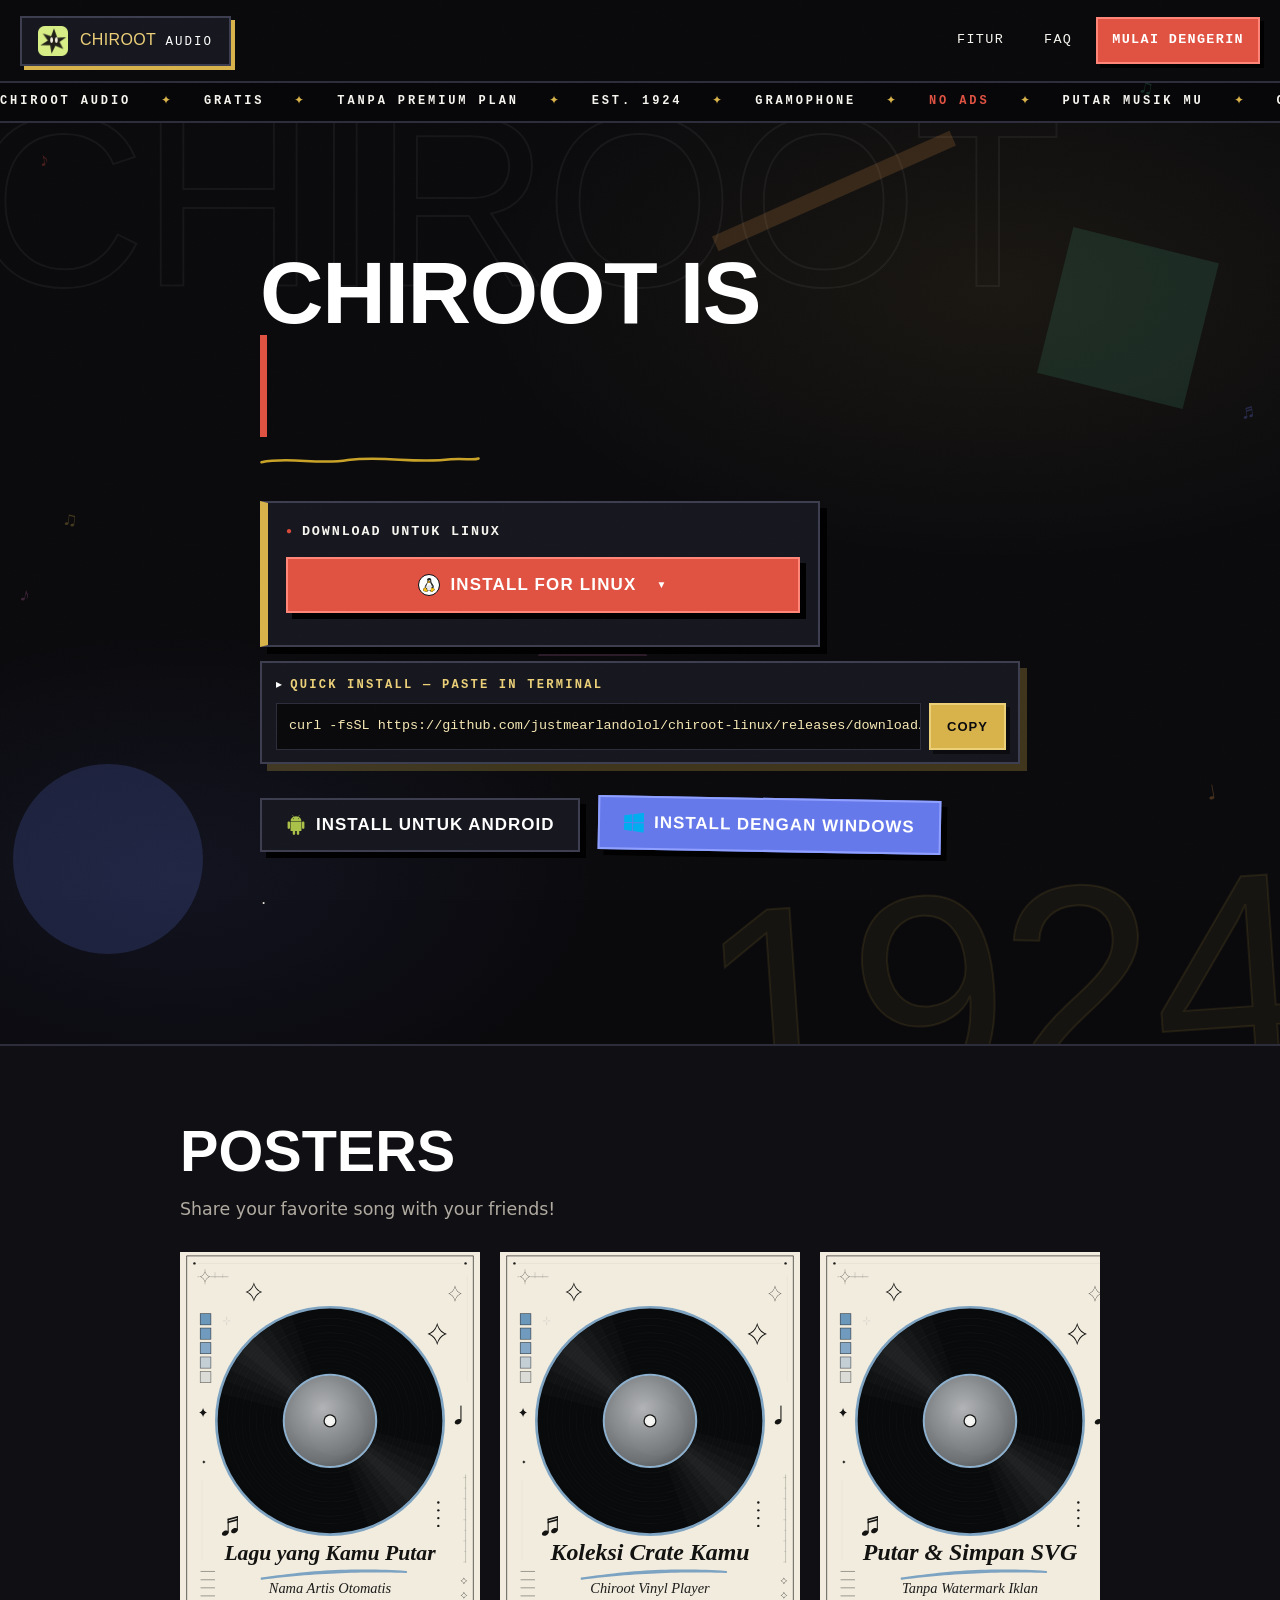
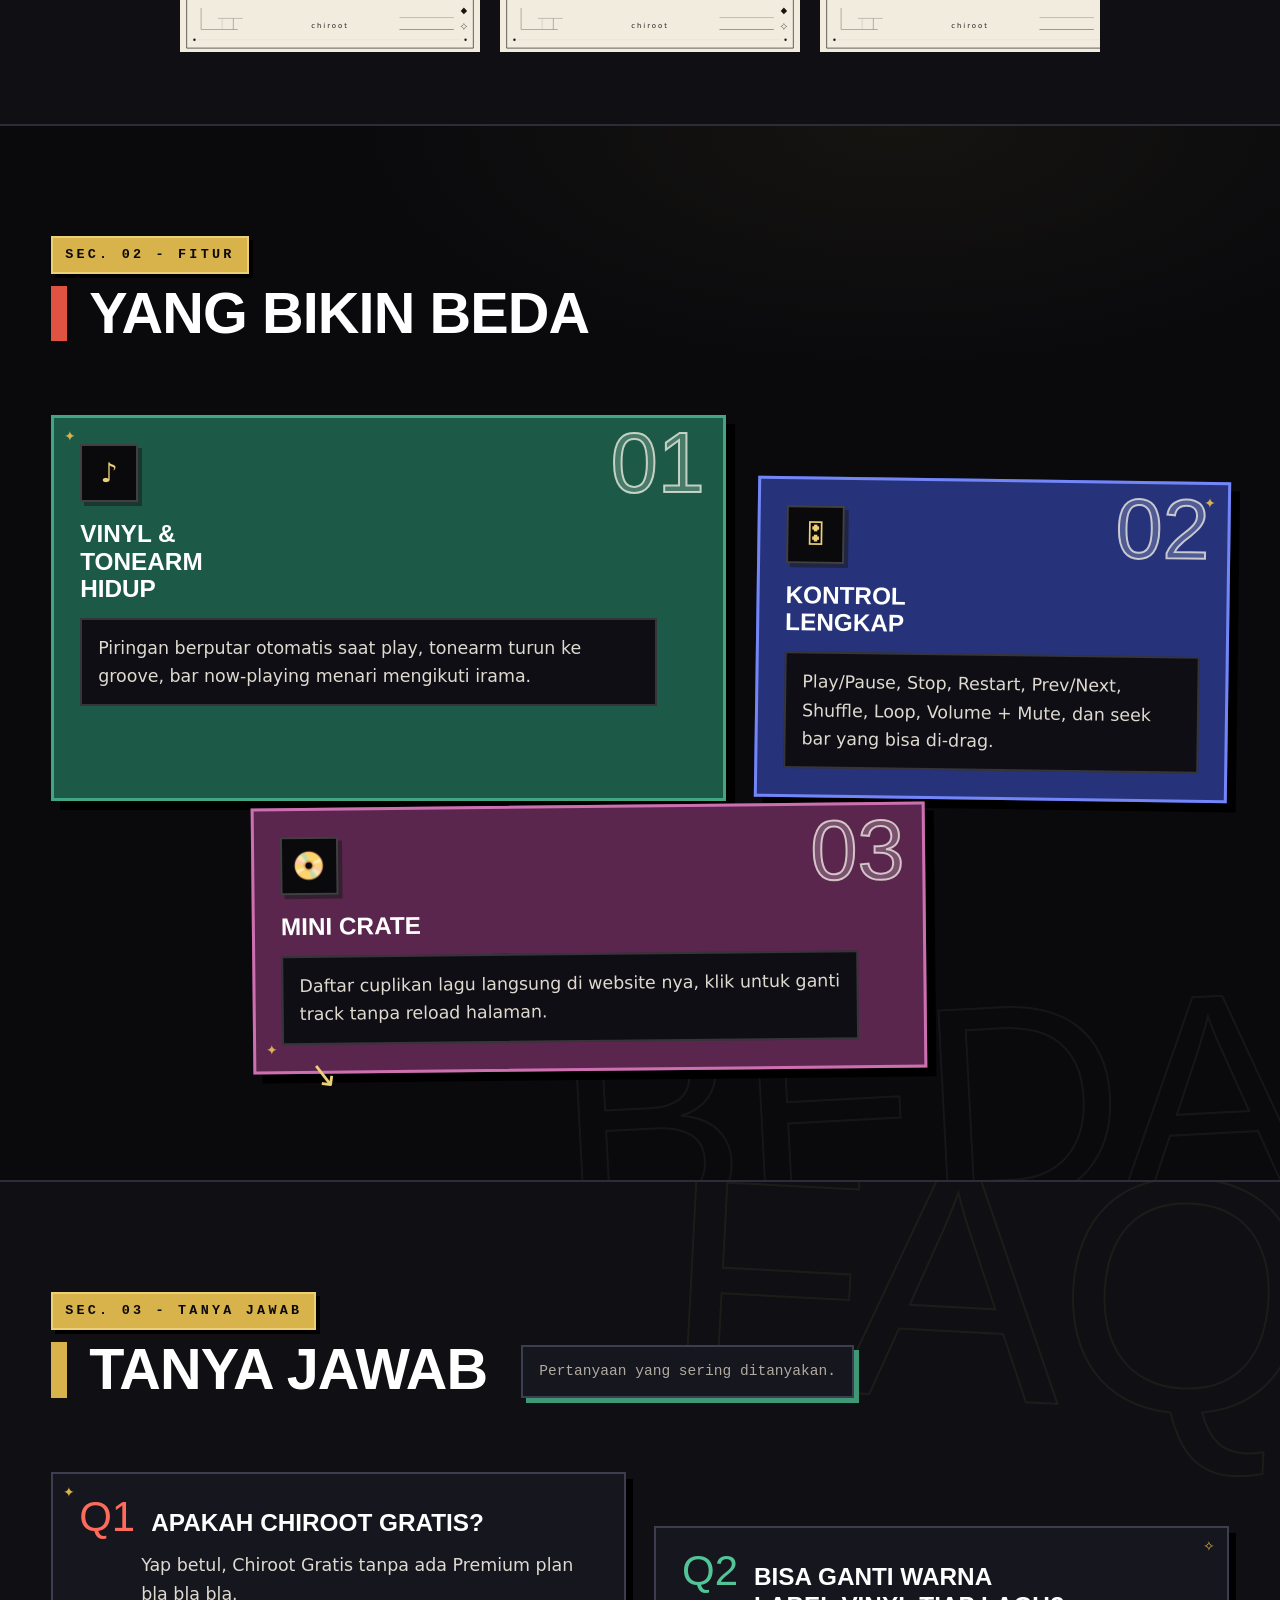
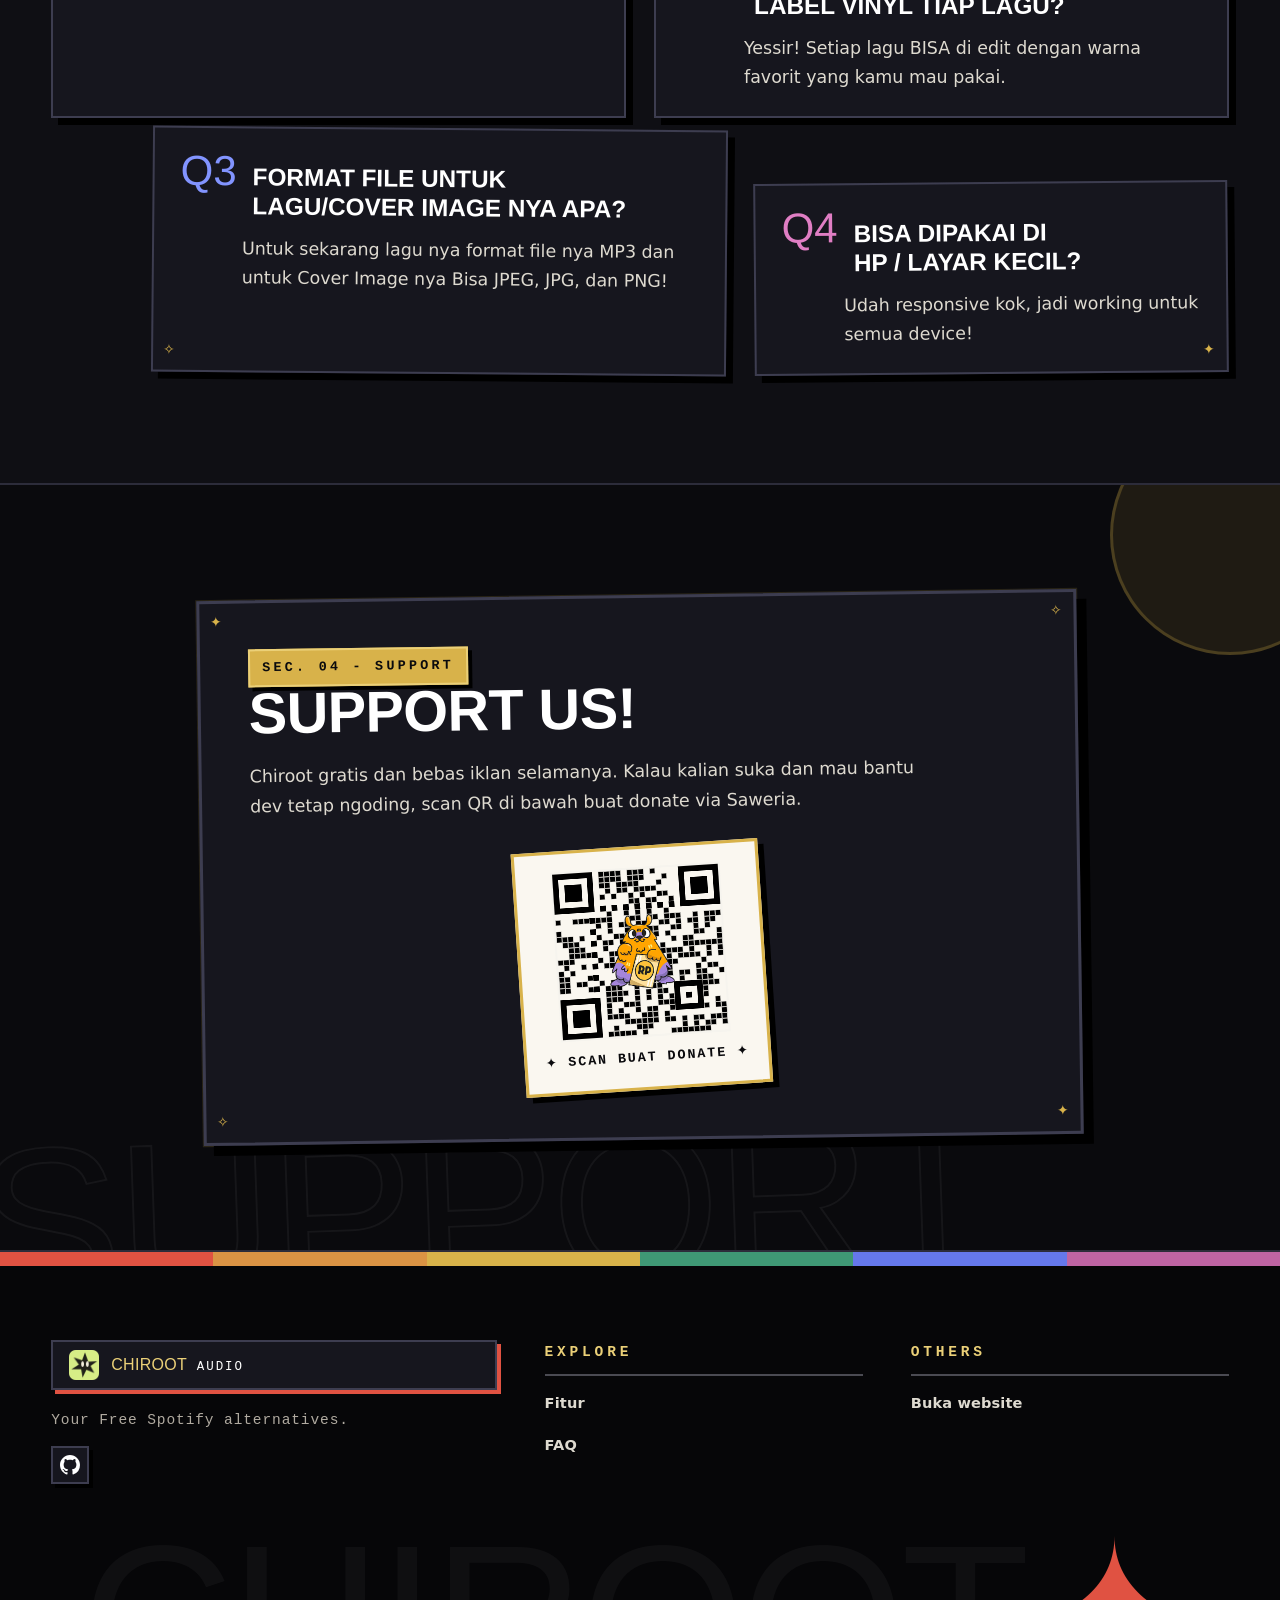
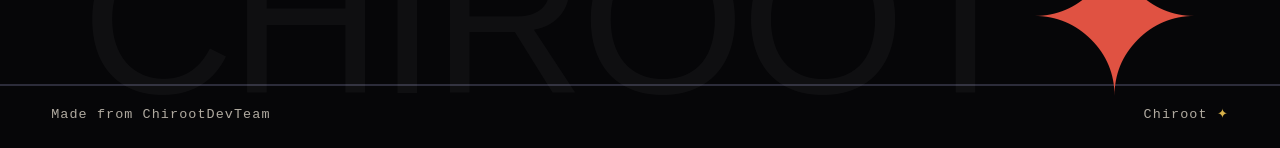
==== commit 3201b5d2: "Update index.html" ====
--- a/index.html
+++ b/index.html
@@ -37,7 +37,7 @@
     />
     <link rel="icon" type="image/png" href="/favicon.png" />
     <link rel="manifest" href="manifest.webmanifest" />
-    <meta name="theme-color" content="#1a1a1a" />
+    <meta name="theme-color" content="#0a0a0d" />
     <meta name="mobile-web-app-capable" content="yes" />
     <meta
       http-equiv="Content-Security-Policy"
@@ -2989,541 +2989,709 @@
         .shell-toggle { background: var(--ink); color: var(--gold-soft); border: 2px solid var(--ink); }
       }
     </style>
-    <style id="index-halloween-style" data-halloween-style>
+    <style id="chiroot-black-adaptive-theme">
+      :root {
+        color-scheme: dark;
+        --bg-black: #0a0a0d;
+        --bg-section: #0f0f14;
+        --bg-surface: #16161e;
+        --bg-elevated: #1e1e28;
+        --border-dark: #2c2c3a;
+        --border-strong: #3d3d50;
+        --shadow-black: #000000;
+
+        --fg-display: #ffffff;
+        --fg-primary: #f6f4ee;
+        --fg-body: #dedad0;
+        --fg-muted: #b0aaa0;
+        --fg-on-light: #0a0a0d;
+
+        --paper: #0a0a0d;
+        --paper-2: #121218;
+        --ink: #f6f4ee;
+        --ink-soft: #dedad0;
+        --ink-muted: #b0aaa0;
+        --muted: #b0aaa0;
+
+        --gold: #d8b24a;
+        --gold-soft: #ebd078;
+        --red-label: #e05242;
+        --teal: #3f9875;
+        --blue: #6578eb;
+        --plum: #bf64a3;
+        --amber: #da9344;
+
+        --fs-hero: clamp(2.25rem, 6.8vw + 0.45rem, 5.5rem);
+        --fs-h2: clamp(1.75rem, 4.2vw + 0.4rem, 3.6rem);
+        --fs-h3: clamp(1.1rem, 1.5vw + 0.55rem, 1.52rem);
+        --fs-body: clamp(0.94rem, 0.42vw + 0.83rem, 1.09rem);
+        --fs-small: clamp(0.79rem, 0.28vw + 0.71rem, 0.91rem);
+        --fs-mono: clamp(0.73rem, 0.25vw + 0.66rem, 0.84rem);
+        --fs-btn: clamp(0.88rem, 0.45vw + 0.76rem, 1.06rem);
+      }
+
+      html {
+        font-size: 16px;
+        -webkit-text-size-adjust: 100%;
+        text-size-adjust: 100%;
+        background: var(--bg-black);
+      }
+
       body {
-        background: #0e0c14;
-      }
-      body::after {
-        content: "";
-        position: fixed;
-        inset: 0;
-        pointer-events: none;
-        z-index: 102;
-        opacity: 0.035;
-        background-image:
-          repeating-linear-gradient(0deg, transparent 0 2px, rgba(255,255,255,0.9) 2px 3px),
-          repeating-linear-gradient(90deg, transparent 0 3px, rgba(255,255,255,0.25) 3px 4px);
-        mix-blend-mode: soft-light;
-      }
+        background: var(--bg-black) !important;
+        color: var(--fg-body) !important;
+        font-size: var(--fs-body);
+        line-height: 1.65;
+        font-synthesis-weight: none;
+        text-rendering: optimizeLegibility;
+      }
+
+      ::selection {
+        background: var(--gold);
+        color: var(--fg-on-light);
+      }
+
       .paper-texture {
-        opacity: 0.18;
-      }
+        opacity: 0.16 !important;
+        mix-blend-mode: screen;
+      }
+
+      .doodle-notes .note {
+        opacity: 0.28;
+      }
+
+      h1, h2, h3, h4 {
+        color: var(--fg-display);
+        text-wrap: balance;
+        overflow-wrap: break-word;
+      }
+
+      p, li, figcaption, dd, summary {
+        text-wrap: pretty;
+        overflow-wrap: break-word;
+      }
+
+      /* Navigation */
       .site-nav {
-        background: #0a0a0f;
-        border-bottom-color: #0a0a0f;
-      }
+        background: rgba(10, 10, 13, 0.92) !important;
+        backdrop-filter: blur(12px);
+        -webkit-backdrop-filter: blur(12px);
+        border-bottom: 2px solid var(--border-dark) !important;
+      }
+
       .site-nav .brand {
-        background: #0a0a0f;
-        box-shadow: 4px 4px 0 #d8b24a;
-      }
+        background: var(--bg-surface) !important;
+        color: var(--fg-display) !important;
+        border: 2px solid var(--border-strong) !important;
+        box-shadow: 4px 4px 0 var(--gold) !important;
+      }
+
+      .brand-text {
+        color: var(--fg-display) !important;
+        font-size: clamp(0.66rem, 0.26vw + 0.58rem, 0.78rem) !important;
+      }
+
+      .brand-text span {
+        color: var(--gold-soft) !important;
+        font-size: clamp(0.86rem, 0.35vw + 0.76rem, 1rem) !important;
+      }
+
+      .nav-toggle {
+        background: var(--bg-surface) !important;
+        border: 2px solid var(--border-strong) !important;
+        color: var(--fg-display) !important;
+      }
+
+      .nav-toggle span,
+      .nav-toggle span::before,
+      .nav-toggle span::after {
+        background: var(--fg-display) !important;
+      }
+
+      .site-nav .nav-links a {
+        color: var(--fg-primary) !important;
+        font-size: var(--fs-mono);
+        border-color: transparent;
+      }
+
+      .site-nav .nav-links a:hover {
+        background: var(--gold-soft) !important;
+        color: var(--fg-on-light) !important;
+        border-color: var(--gold-soft) !important;
+        box-shadow: 3px 3px 0 var(--shadow-black) !important;
+      }
+
+      .nav-cta-item {
+        top: 0 !important;
+        margin: 0 !important;
+      }
+
+      .site-nav .nav-links .nav-cta {
+        background: var(--red-label) !important;
+        color: #ffffff !important;
+        border: 2px solid #ff8577 !important;
+        box-shadow: 4px 4px 0 var(--shadow-black) !important;
+        font-size: clamp(0.72rem, 0.3vw + 0.64rem, 0.84rem) !important;
+        font-weight: 700;
+      }
+
+      .site-nav .nav-links .nav-cta:hover {
+        background: var(--gold-soft) !important;
+        color: var(--fg-on-light) !important;
+        border-color: var(--gold-soft) !important;
+      }
+
+      /* Marquee Tick Bar */
       .tick-bar {
-        background: #0a0a0f;
-        border-bottom-color: #0a0a0f;
-      }
+        background: #060608 !important;
+        border-bottom: 2px solid var(--border-dark) !important;
+        color: var(--fg-primary) !important;
+        font-size: var(--fs-mono);
+      }
+
+      .tick span {
+        color: var(--fg-primary) !important;
+      }
+
+      /* Hero Section */
       .hero {
-        background: #fdf6e3;
-        position: relative;
-        overflow: clip;
-      }
-      .hero::before {
-        content: "";
-        position: absolute;
-        right: -40px;
-        top: 36px;
-        width: min(560px, 88vw);
-        height: min(560px, 88vw);
-        border-radius: 50%;
         background:
-          radial-gradient(ellipse at 30% 18%, rgba(255,220,160,0.95) 0 1.2%, transparent 1.4%),
-          radial-gradient(ellipse at 55% 12%, rgba(255,255,255,0.9) 0 0.9%, transparent 1.1%),
-          radial-gradient(ellipse at 70% 28%, rgba(255,255,255,0.7) 0 0.8%, transparent 1%),
-          radial-gradient(ellipse at 20% 35%, rgba(255,255,255,0.5) 0 0.7%, transparent 0.9%),
-          linear-gradient(180deg, #1b1b2e 0%, #0f0f1e 55%, #1a1022 100%);
-        border: 4px solid #0a0a0f;
-        box-shadow: 14px 14px 0 #0a0a0f;
-        z-index: 0;
-        opacity: 0.98;
-      }
-      .hero::after {
-        content: "";
-        position: absolute;
-        right: -40px;
-        top: 36px;
-        width: min(560px, 88vw);
-        height: min(560px, 88vw);
-        border-radius: 50%;
-        background:
-          linear-gradient(to top, #0a0a0f 0 18%, transparent 18%),
-          repeating-linear-gradient(90deg, rgba(255,255,255,0.06) 0 1px, transparent 1px 18px);
-        mask: radial-gradient(circle, black 68%, transparent 68%);
-        -webkit-mask: radial-gradient(circle, black 68%, transparent 68%);
-        pointer-events: none;
-        z-index: 0;
-        opacity: 0.55;
-      }
+          radial-gradient(800px 420px at 78% 18%, rgba(216, 178, 74, 0.08), transparent 65%),
+          radial-gradient(650px 380px at 14% 82%, rgba(101, 120, 235, 0.08), transparent 65%),
+          var(--bg-black) !important;
+        border-bottom: 2px solid var(--border-dark) !important;
+      }
+
+      .hero-bg-word {
+        color: transparent !important;
+        -webkit-text-stroke: 2px rgba(255, 255, 255, 0.05) !important;
+      }
+
+      .hero-bg-word.b {
+        color: rgba(216, 178, 74, 0.06) !important;
+        -webkit-text-stroke: 2px rgba(216, 178, 74, 0.1) !important;
+      }
+
+      .hb1, .hb2, .hb3, .hb4 {
+        opacity: 0.18 !important;
+      }
+
+      .hero-title {
+        color: var(--fg-display) !important;
+        font-size: var(--fs-hero) !important;
+        line-height: 0.96 !important;
+      }
+
+      .hero-title .typewriter-word,
+      .hero-title .tw-word {
+        color: var(--red-label) !important;
+      }
+
+      /* Linux Installer Block & Dropdown */
       .lofi-linux {
-        background: transparent !important;
-        border: none !important;
-        border-left: none !important;
-        box-shadow: none !important;
-        padding: 0 !important;
-      }
+        background: var(--bg-surface) !important;
+        border: 2px solid var(--border-strong) !important;
+        border-left: 8px solid var(--gold) !important;
+        box-shadow: 7px 7px 0 var(--shadow-black) !important;
+        padding: clamp(14px, 2vw, 18px) !important;
+      }
+
       .lofi-linux .linux-dl-label {
+        color: var(--fg-primary) !important;
+        font-size: var(--fs-mono) !important;
+      }
+
+      .btn {
+        font-size: var(--fs-btn) !important;
+        line-height: 1.2;
+        border: 2.5px solid var(--border-strong) !important;
+        box-shadow: 6px 6px 0 var(--shadow-black) !important;
+      }
+
+      .btn-linux-main {
+        background: var(--red-label) !important;
         color: #ffffff !important;
-      }
-      .hero {
-        background: #0e0c14 !important;
-      }
-      .hero-title {
+        border-color: #ff8678 !important;
+      }
+
+      .btn-linux-main:hover {
+        background: var(--gold-soft) !important;
+        color: var(--fg-on-light) !important;
+        border-color: var(--gold-soft) !important;
+      }
+
+      .linux-dropdown {
+        background: #0d0d12 !important;
+        border: 2px solid var(--border-strong) !important;
+        box-shadow: 8px 8px 0 var(--shadow-black) !important;
+      }
+
+      .linux-dropdown-item {
+        background: var(--bg-surface) !important;
+        color: var(--fg-display) !important;
+        border: 1.5px solid var(--border-dark) !important;
+        font-size: var(--fs-small) !important;
+      }
+
+      .linux-dropdown-item span {
+        color: var(--gold-soft) !important;
+        font-size: var(--fs-mono) !important;
+      }
+
+      .linux-dropdown-item:hover {
+        background: var(--gold-soft) !important;
+        color: var(--fg-on-light) !important;
+        border-color: var(--gold-soft) !important;
+      }
+
+      .linux-dropdown-item:hover span {
+        color: #2b2106 !important;
+      }
+
+      .linux-dropdown-view {
+        background: var(--bg-elevated) !important;
+        color: var(--gold-soft) !important;
+        border-color: var(--gold) !important;
+      }
+
+      .linux-dropdown-view:hover {
+        background: var(--gold-soft) !important;
+        color: var(--fg-on-light) !important;
+      }
+
+      .linux-shell-outside {
+        background: var(--bg-surface) !important;
+        border: 2px solid var(--border-strong) !important;
+        box-shadow: 7px 7px 0 rgba(216, 178, 74, 0.25) !important;
+      }
+
+      .shell-label {
+        color: var(--gold-soft) !important;
+        font-size: clamp(0.68rem, 0.22vw + 0.62rem, 0.76rem) !important;
+      }
+
+      .shell-row code {
+        background: #09090c !important;
+        color: #f7e9b5 !important;
+        border: 1.5px solid var(--border-dark) !important;
+        font-size: var(--fs-mono) !important;
+      }
+
+      .shell-row .linux-copy {
+        background: var(--gold) !important;
+        color: var(--fg-on-light) !important;
+        border: 2px solid var(--gold-soft) !important;
+        font-weight: 900 !important;
+      }
+
+      .shell-row .linux-copy:hover {
+        background: var(--gold-soft) !important;
+        color: var(--fg-on-light) !important;
+      }
+
+      .shell-row .linux-copy.copied {
+        background: var(--teal) !important;
         color: #ffffff !important;
-      }
-      .hero-title .typewriter-word {
-        color: #d84a3a !important;
-      }
-      .site-nav .nav-links a {
+        border-color: #6fd3ac !important;
+      }
+
+      .shell-toggle {
+        background: var(--bg-surface) !important;
+        color: var(--gold-soft) !important;
+        border: 1.5px solid var(--gold) !important;
+        font-size: var(--fs-mono) !important;
+      }
+
+      .btn-primary {
+        background: var(--bg-surface) !important;
+        color: var(--fg-display) !important;
+        border-color: var(--border-strong) !important;
+      }
+
+      .btn-primary:hover {
+        background: var(--bg-elevated) !important;
+        border-color: var(--gold) !important;
+        color: var(--gold-soft) !important;
+      }
+
+      .btn-windows {
+        background: var(--blue) !important;
         color: #ffffff !important;
-      }
-      .site-nav .nav-links a:hover {
-        color: #0a0a0f !important;
-      }
-      .brand-text {
+        border-color: #8fa0ff !important;
+      }
+
+      .btn-windows:hover {
+        background: #7889f5 !important;
         color: #ffffff !important;
       }
-      .tick-bar {
-        background: #0a0a0f !important;
-      }
-      @property --fire-angle {
-        syntax: "<angle>";
-        initial-value: 0deg;
-        inherits: false;
-      }
-      .nav-cta-item {
-        position: relative;
-        top: 10px;
-        display: flex;
-        align-items: center;
-      }
-      .nav-links .nav-cta {
-        position: relative;
-        isolation: isolate;
-      }
-      .nav-links .nav-cta::before {
-        content: "";
-        position: absolute;
-        inset: 0;
-        padding: 2.5px;
-        border-radius: 3px;
-        background: conic-gradient(
-          from var(--fire-angle),
-          #ff2d00,
-          #ff7a00,
-          #ffd400,
-          #ff9a1f,
-          #ff2d00,
-          #a10c00,
-          #ff6a00,
-          #ff2d00
-        );
-        -webkit-mask: linear-gradient(#000 0 0) content-box,
-          linear-gradient(#000 0 0);
-        -webkit-mask-composite: xor;
-        mask: linear-gradient(#000 0 0) content-box, linear-gradient(#000 0 0);
-        mask-composite: exclude;
-        animation: fireRingSpin 2.8s linear infinite,
-          fireRingFlicker 1.15s ease-in-out infinite alternate;
-        pointer-events: none;
-        z-index: 2;
-      }
-      .nav-links .nav-cta::after {
-        content: "";
-        position: absolute;
-        inset: -8px;
-        padding: 8px;
-        border-radius: 8px;
-        background: radial-gradient(
-          circle at 50% 50%,
-          rgba(255, 196, 60, 0.95) 0%,
-          rgba(255, 110, 0, 0.8) 42%,
-          rgba(255, 40, 0, 0.45) 62%,
-          rgba(255, 0, 0, 0) 76%
-        );
-        -webkit-mask: linear-gradient(#000 0 0) content-box,
-          linear-gradient(#000 0 0);
-        -webkit-mask-composite: xor;
-        mask: linear-gradient(#000 0 0) content-box, linear-gradient(#000 0 0);
-        mask-composite: exclude;
-        filter: blur(5px);
-        opacity: 0.85;
-        animation: fireGlowPulse 1.7s ease-in-out infinite;
-        pointer-events: none;
-        z-index: -1;
-      }
-      .site-nav .nav-links .nav-cta:hover {
+
+      /* Posters Section */
+      .poster-section {
+        background: var(--bg-section) !important;
+        border-bottom: 2px solid var(--border-dark) !important;
+      }
+
+      .poster-section .poster-preview {
+        color: var(--fg-primary) !important;
+      }
+
+      .posters-intro h2 {
+        color: var(--fg-display) !important;
+        font-size: var(--fs-h2) !important;
+      }
+
+      .posters-intro p {
+        color: var(--fg-muted) !important;
+        font-size: var(--fs-body) !important;
+      }
+
+      .poster-art {
+        background: var(--bg-surface) !important;
+        border: 2px solid var(--border-strong) !important;
+        box-shadow: 7px 7px 0 var(--shadow-black) !important;
+        border-radius: 12px !important;
+      }
+
+      .poster-slide figcaption {
+        color: var(--fg-muted) !important;
+        border-top: 1.5px dashed var(--border-strong) !important;
+        font-size: var(--fs-mono) !important;
+      }
+
+      /* Features Section */
+      #features {
+        background: var(--bg-black) !important;
+        border-bottom: 2px solid var(--border-dark) !important;
+      }
+
+      #features::before {
+        background: radial-gradient(900px 400px at 70% 0%, rgba(216, 178, 74, 0.06), transparent 60%) !important;
+      }
+
+      .features-bg-word {
+        color: transparent !important;
+        -webkit-text-stroke: 2px rgba(255, 255, 255, 0.05) !important;
+      }
+
+      .sec-tag {
+        background: var(--gold) !important;
+        color: var(--fg-on-light) !important;
+        border: 2px solid var(--gold-soft) !important;
+        box-shadow: 4px 4px 0 var(--shadow-black) !important;
+        font-size: var(--fs-mono) !important;
+        font-weight: 800 !important;
+      }
+
+      .section-title {
+        color: var(--fg-display) !important;
+        border-left-color: var(--red-label) !important;
+        font-size: var(--fs-h2) !important;
+        line-height: 0.96 !important;
+      }
+
+      .section-sub {
+        background: var(--bg-surface) !important;
+        color: var(--fg-muted) !important;
+        border: 2px solid var(--border-strong) !important;
+        box-shadow: 5px 5px 0 var(--shadow-black) !important;
+        font-size: var(--fs-small) !important;
+      }
+
+      .feature-card {
+        border: 3px solid var(--border-strong) !important;
+        box-shadow: 9px 9px 0 var(--shadow-black) !important;
+      }
+
+      .feature-card.fc1 { background: #1c5a47 !important; border-color: #42a683 !important; }
+      .feature-card.fc2 { background: #26337a !important; border-color: #7386f7 !important; }
+      .feature-card.fc3 { background: #5a264d !important; border-color: #cc70b1 !important; }
+
+      .feature-icon {
+        background: #0a0a0d !important;
         color: var(--gold-soft) !important;
-      }
-      .cta-flame {
-        position: absolute;
-        left: 50%;
-        bottom: calc(100% + 6px);
-        transform: translateX(-50%);
-        display: inline-flex;
-        align-items: center;
-        gap: 3px;
-        padding: 2px 7px 3px;
-        font-family: var(--font-mono);
-        font-size: 8.5px;
-        line-height: 1;
-        letter-spacing: 0.05em;
-        text-transform: uppercase;
-        white-space: nowrap;
-        color: #fff4dc;
-        background: linear-gradient(180deg, #310d00 0%, #170400 100%);
-        border: 1.5px solid #ff6a00;
-        border-radius: 3px;
-        box-shadow: 0 0 0 1.5px rgba(26, 26, 26, 0.85),
-          0 0 12px rgba(255, 86, 0, 0.6), inset 0 0 10px rgba(255, 106, 0, 0.35);
-        animation: flameChipPulse 1.6s ease-in-out infinite;
-        z-index: 3;
-      }
-      .cta-flame::before {
-        content: "";
-        position: absolute;
-        inset: 0;
-        padding: 1.5px;
-        border-radius: 3px;
-        background: conic-gradient(
-          from var(--fire-angle),
-          #ff2d00,
-          #ffb300,
-          #fff3b0,
-          #ff6a00,
-          #ff2d00,
-          #b30f00,
-          #ffd400,
-          #ff2d00
-        );
-        -webkit-mask: linear-gradient(#000 0 0) content-box,
-          linear-gradient(#000 0 0);
-        -webkit-mask-composite: xor;
-        mask: linear-gradient(#000 0 0) content-box, linear-gradient(#000 0 0);
-        mask-composite: exclude;
-        animation: fireRingSpin 2.2s linear infinite,
-          fireRingFlicker 0.9s ease-in-out infinite alternate;
-        pointer-events: none;
-      }
-      .cta-flame::after {
-        content: "";
-        position: absolute;
-        left: -5px;
-        right: -5px;
-        top: -4px;
-        height: 13px;
-        background: radial-gradient(
-            42% 100% at 18% 78%,
-            rgba(255, 214, 74, 0.9) 0%,
-            rgba(255, 110, 0, 0) 76%
-          ),
-          radial-gradient(
-            48% 115% at 50% 82%,
-            rgba(255, 150, 20, 0.85) 0%,
-            rgba(255, 60, 0, 0) 80%
-          ),
-          radial-gradient(
-            42% 100% at 82% 78%,
-            rgba(255, 214, 74, 0.85) 0%,
-            rgba(255, 110, 0, 0) 76%
-          );
-        filter: blur(2.6px);
-        transform-origin: 50% 100%;
-        animation: flameLick 0.95s ease-in-out infinite alternate;
-        pointer-events: none;
-        z-index: -1;
-      }
-      .cta-flame .cta-bat {
-        font-size: 10px;
-        line-height: 1;
-        margin-left: 1px;
-        animation: batFlap 1.5s ease-in-out infinite;
-      }
-      .cta-flame .ember {
-        position: absolute;
-        bottom: 100%;
-        width: 3px;
-        height: 3px;
-        border-radius: 50%;
-        background: #ffd24a;
-        box-shadow: 0 0 6px 1px rgba(255, 122, 0, 0.9);
-        opacity: 0;
-        pointer-events: none;
-      }
-      .cta-flame .ember.e1 {
-        left: 18%;
-        animation: emberRise 1.6s linear infinite;
-      }
-      .cta-flame .ember.e2 {
-        left: 52%;
-        width: 2px;
-        height: 2px;
-        animation: emberRise 2s linear infinite 0.5s;
-      }
-      .cta-flame .ember.e3 {
-        left: 80%;
-        animation: emberRise 1.8s linear infinite 1s;
-      }
-      @keyframes fireRingSpin {
-        to {
-          --fire-angle: 360deg;
-        }
-      }
-      @keyframes fireRingFlicker {
-        from {
-          filter: brightness(0.92) saturate(1.05);
-        }
-        to {
-          filter: brightness(1.28) saturate(1.25);
-        }
-      }
-      @keyframes fireGlowPulse {
-        0%,
-        100% {
-          opacity: 0.55;
-          transform: scale(0.99);
-        }
-        50% {
-          opacity: 0.95;
-          transform: scale(1.03);
-        }
-      }
-      @keyframes flameChipPulse {
-        0%,
-        100% {
-          box-shadow: 0 0 0 1.5px rgba(26, 26, 26, 0.85),
-            0 0 10px rgba(255, 86, 0, 0.5), inset 0 0 8px rgba(255, 106, 0, 0.3);
-        }
-        50% {
-          box-shadow: 0 0 0 1.5px rgba(26, 26, 26, 0.85),
-            0 0 18px rgba(255, 110, 0, 0.8), inset 0 0 14px rgba(255, 130, 0, 0.45);
-        }
-      }
-      @keyframes flameLick {
-        from {
-          transform: scaleY(0.78) scaleX(0.95);
-          opacity: 0.72;
-        }
-        to {
-          transform: scaleY(1.2) scaleX(1.05);
-          opacity: 1;
-        }
-      }
-      @keyframes emberRise {
-        0% {
-          opacity: 0;
-          transform: translateY(0) scale(0.7);
-        }
-        18% {
-          opacity: 1;
-        }
-        100% {
-          opacity: 0;
-          transform: translateY(-11px) translateX(3px) scale(0.25);
-        }
-      }
-      @keyframes batFlap {
-        0%,
-        100% {
-          transform: translateY(0) rotate(-6deg);
-        }
-        50% {
-          transform: translateY(-1.5px) rotate(6deg);
-        }
-      }
-      @media (min-width: 861px) and (max-width: 900px) {
-        .nav-cta-item {
-          top: 0;
-          margin: 26px 0 8px;
-        }
-        .cta-flame {
-          bottom: calc(100% + 4px);
-          font-size: 8px;
-          padding: 2px 6px 3px;
-        }
-      }
-      @media (max-width: 860px) {
-        .nav-cta-item {
-          display: block;
-          top: 0;
-        }
-        .cta-flame {
-          position: static;
-          transform: none;
-          display: flex;
-          width: max-content;
-          margin: 2px auto 10px;
-          font-size: 10px;
-        }
-        .cta-flame::before,
-        .cta-flame::after {
-          display: none;
-        }
-        .cta-flame .ember {
-          display: none;
-        }
-        .nav-links .nav-cta::after {
-          inset: -6px;
-          padding: 6px;
-        }
-      }
-      @media (prefers-reduced-motion: reduce) {
-        .nav-links .nav-cta::before,
-        .nav-links .nav-cta::after,
-        .cta-flame,
-        .cta-flame::before,
-        .cta-flame::after,
-        .cta-flame .cta-bat,
-        .cta-flame .ember {
-          animation: none !important;
-        }
-      }
-      .poster-section { position: relative; background: #0e0c14; padding: clamp(36px, 6vw, 72px) 0; }
-      .poster-section .poster-preview { padding-bottom: 0; }
-    
-      .posters-intro { max-width: 960px; margin: 0 auto 28px; padding: 0 20px; }
-      .posters-intro h2 { margin: 0 0 12px; color: #fdf6e3; font-family: var(--font-display); font-size: clamp(30px, 5vw, 48px); line-height: 1.15; }
-      .posters-intro p { margin: 0; color: #d5c9df; font-size: clamp(14px, 2vw, 17px); line-height: 1.6; }
-      @media (max-width: 900px) { .posters-intro { padding-inline: 16px; } }
-
-      .cta-flame { display: inline-flex; }
-      .hw-event-bar {
-        display: block;
-        background: linear-gradient(90deg, #160c24 0%, #241133 50%, #1a0c18 100%);
-        border-bottom: 2px solid #d8b24a;
-        color: #fdf6e3;
-        font-family: var(--font-mono);
-        font-size: 12px;
-        padding: 10px 20px;
-        position: relative;
-        z-index: 40;
-      }
-      .hw-event-bar-inner {
-        max-width: var(--maxw);
-        margin: 0 auto;
-        display: flex;
-        align-items: center;
-        justify-content: center;
-        flex-wrap: wrap;
-        gap: 8px 16px;
-        text-align: center;
-      }
-      .hw-event-badge {
-        display: inline-flex;
-        align-items: center;
-        gap: 6px;
-        padding: 3px 10px;
-        background: #d84a3a;
-        color: #fffaf0;
-        border: 1.5px solid #ffd466;
-        font-weight: 700;
-        font-size: 11px;
-        letter-spacing: 0.06em;
-        text-transform: uppercase;
-      }
-      .hw-event-bar strong {
-        color: #ffd466;
-      }
-      .hw-event-countdown {
-        display: inline-flex;
-        align-items: center;
-        gap: 5px;
-        padding: 3px 10px;
-        background: #0a0a0f;
-        border: 1px solid #d8b24a;
-        color: #ffd466;
-        font-weight: 700;
-      }
-      .hw-event-cta {
-        color: #ffd466;
-        font-weight: 700;
-        text-decoration: underline;
-        text-underline-offset: 3px;
-      }
-      .poster-art { border: 0; box-shadow: none; border-radius: 0; background: radial-gradient(circle at 50% 40%, #49335e, #14111d 70%); }
+        border: 2px solid rgba(255, 255, 255, 0.22) !important;
+      }
+
+      .fnum {
+        color: rgba(255, 255, 255, 0.2) !important;
+      }
+
+      .feature-card h3 {
+        color: #ffffff !important;
+        font-size: var(--fs-h3) !important;
+        line-height: 1.12 !important;
+      }
+
+      .feature-card p {
+        background: #0e0e14 !important;
+        color: var(--fg-body) !important;
+        border: 2px solid rgba(255, 255, 255, 0.16) !important;
+        font-size: var(--fs-body) !important;
+        line-height: 1.62 !important;
+      }
+
+      .f-arrow {
+        color: var(--gold-soft) !important;
+      }
+
+      /* FAQ Section */
+      #faq {
+        background: var(--bg-section) !important;
+        border-bottom: 2px solid var(--border-dark) !important;
+      }
+
+      .faq-bg-word {
+        color: transparent !important;
+        -webkit-text-stroke: 2px rgba(216, 178, 74, 0.08) !important;
+      }
+
+      #faq .section-title {
+        color: var(--fg-display) !important;
+        border-left-color: var(--gold) !important;
+      }
+
+      #faq .section-sub {
+        background: var(--bg-surface) !important;
+        color: var(--fg-muted) !important;
+        border-color: var(--border-strong) !important;
+        box-shadow: 5px 5px 0 var(--teal) !important;
+      }
+
+      .faq-card {
+        background: var(--bg-surface) !important;
+        color: var(--fg-body) !important;
+        border: 2.5px solid var(--border-strong) !important;
+        box-shadow: 7px 7px 0 var(--shadow-black) !important;
+      }
+
+      .fq1 .qn { color: #ff6b5b !important; }
+      .fq2 .qn { color: #52c497 !important; }
+      .fq3 .qn { color: #8294ff !important; }
+      .fq4 .qn { color: #e07ec4 !important; }
+
+      .faq-q h3 {
+        color: var(--fg-display) !important;
+        font-size: var(--fs-h3) !important;
+        line-height: 1.2 !important;
+      }
+
+      .faq-card p {
+        color: var(--fg-body) !important;
+        font-size: var(--fs-body) !important;
+        line-height: 1.65 !important;
+      }
+
+      /* Support / Donate Section */
+      .cta-band,
+      .cta-band.donate-band {
+        background: var(--bg-black) !important;
+        border-top: 0 !important;
+        border-bottom: 2px solid var(--border-dark) !important;
+      }
+
+      .cta-bg-word {
+        color: transparent !important;
+        -webkit-text-stroke: 2px rgba(255, 255, 255, 0.05) !important;
+      }
+
+      .cta-blob {
+        background: rgba(216, 178, 74, 0.12) !important;
+        border-color: rgba(216, 178, 74, 0.28) !important;
+      }
+
+      .cta-card {
+        background: var(--bg-surface) !important;
+        color: var(--fg-body) !important;
+        border: 3px solid var(--border-strong) !important;
+        box-shadow: 10px 10px 0 var(--shadow-black), 0 0 0 1px rgba(216, 178, 74, 0.15) !important;
+      }
+
+      .cta-card h2 {
+        color: var(--fg-display) !important;
+        font-size: var(--fs-h2) !important;
+      }
+
+      .cta-card > p {
+        color: var(--fg-body) !important;
+        font-size: var(--fs-body) !important;
+      }
+
+      .qr-frame {
+        background: #faf7f0 !important;
+        color: var(--fg-on-light) !important;
+        border: 3px solid var(--gold) !important;
+        box-shadow: 6px 6px 0 var(--shadow-black) !important;
+      }
+
+      .qr-caption {
+        color: var(--fg-on-light) !important;
+        font-size: var(--fs-mono) !important;
+      }
+
+      .cta-card .btn-primary {
+        background: var(--gold) !important;
+        color: var(--fg-on-light) !important;
+        border-color: var(--gold-soft) !important;
+      }
+
+      /* Footer */
+      .site-footer {
+        background: #060608 !important;
+        color: var(--fg-body) !important;
+      }
+
+      .footer-brand .brand {
+        background: var(--bg-surface) !important;
+        color: var(--fg-display) !important;
+        border: 2px solid var(--border-strong) !important;
+        box-shadow: 4px 4px 0 var(--red-label) !important;
+      }
+
+      .footer-brand .brand-text span {
+        color: var(--gold-soft) !important;
+      }
+
+      .footer-brand p {
+        color: var(--fg-muted) !important;
+        font-size: var(--fs-small) !important;
+      }
+
+      .footer-github-box {
+        background: var(--bg-surface) !important;
+        color: var(--fg-display) !important;
+        border: 2px solid var(--border-strong) !important;
+        box-shadow: 4px 4px 0 var(--shadow-black) !important;
+      }
+
+      .footer-github-box:hover {
+        background: var(--gold-soft) !important;
+        color: var(--fg-on-light) !important;
+        border-color: var(--gold-soft) !important;
+      }
+
+      .footer-col h4 {
+        color: var(--gold-soft) !important;
+        font-size: var(--fs-small) !important;
+      }
+
+      .footer-col a {
+        color: var(--fg-body) !important;
+        font-size: var(--fs-small) !important;
+      }
+
+      .footer-col a:hover {
+        color: var(--gold-soft) !important;
+      }
+
+      .footer-giant {
+        color: rgba(255, 255, 255, 0.04) !important;
+      }
+
+      .footer-bottom {
+        color: var(--fg-muted) !important;
+        border-top-color: var(--border-dark) !important;
+        font-size: var(--fs-mono) !important;
+      }
+
+      /* Install Modals & Toast */
+      .install-overlay {
+        background: rgba(0, 0, 0, 0.82) !important;
+        backdrop-filter: blur(6px);
+        -webkit-backdrop-filter: blur(6px);
+      }
+
+      .install-card {
+        background: var(--bg-surface) !important;
+        color: var(--fg-body) !important;
+        border: 3px solid var(--border-strong) !important;
+        box-shadow: 12px 12px 0 var(--shadow-black) !important;
+      }
+
+      .install-close {
+        background: var(--bg-elevated) !important;
+        color: var(--fg-display) !important;
+        border: 2px solid var(--border-strong) !important;
+      }
+
+      .install-close:hover {
+        background: var(--red-label) !important;
+        color: #ffffff !important;
+      }
+
+      .install-title {
+        color: var(--fg-display) !important;
+        font-size: clamp(1.3rem, 2.4vw + 0.6rem, 1.75rem) !important;
+      }
+
+      .install-sub {
+        color: var(--fg-muted) !important;
+        font-size: var(--fs-small) !important;
+      }
+
+      .install-steps > div {
+        background: var(--bg-elevated) !important;
+        color: var(--fg-body) !important;
+        border: 1.5px solid var(--border-strong) !important;
+        border-left: 8px solid var(--teal) !important;
+        font-size: var(--fs-body) !important;
+      }
+
+      .install-card .btn-primary {
+        background: var(--red-label) !important;
+        color: #ffffff !important;
+        border-color: #ff8678 !important;
+      }
+
+      .toast {
+        background: var(--bg-elevated) !important;
+        color: var(--fg-display) !important;
+        border: 2px solid var(--gold) !important;
+        font-size: var(--fs-mono) !important;
+      }
+
+      /* Adaptive Responsive Typography & Spacing Refinements */
+      @media (max-width: 900px) {
+        .linux-shell-outside {
+          background: transparent !important;
+          border: 0 !important;
+          box-shadow: none !important;
+        }
+        .shell-open #linux-shell-content {
+          background: var(--bg-surface);
+          border: 2px solid var(--border-strong);
+          padding: 12px;
+          border-radius: 6px;
+        }
+      }
+
+      @media (max-width: 600px) {
+        .faq-card {
+          padding: 20px 18px !important;
+        }
+        .faq-card p {
+          padding-left: 0 !important;
+          margin-top: 12px !important;
+        }
+        .qn {
+          font-size: clamp(1.75rem, 7vw, 2.3rem) !important;
+        }
+        .cta-card {
+          padding: 28px 20px !important;
+        }
+        .feature-card {
+          padding: 22px 18px !important;
+        }
+      }
+
+      @media (prefers-contrast: more) {
+        :root {
+          --fg-body: #ffffff;
+          --fg-muted: #ebe7de;
+          --border-dark: #5c5c74;
+          --border-strong: #ebd078;
+        }
+      }
     </style>
-    <script>
-(function () {
-  var END_ISO = "2026-11-05T00:00:00+07:00";
-  var END_TS = Date.parse(END_ISO);
-  var forcedMode = null;
-  try {
-    var qs = new URLSearchParams(window.location.search);
-    if (qs.get("og") === "1" || qs.get("halloween") === "0" || qs.get("after_event") === "1") {
-      forcedMode = "og";
-    } else if (qs.get("halloween") === "1") {
-      forcedMode = "halloween";
-    }
-  } catch (e) {}
-
-  function isActive() {
-    if (forcedMode === "og") return false;
-    if (forcedMode === "halloween") return true;
-    return Date.now() < END_TS;
-  }
-
-  function remainingMs() {
-    if (forcedMode === "og") return 0;
-    return Math.max(0, END_TS - Date.now());
-  }
-
-  function formatCountdown() {
-    var ms = remainingMs();
-    if (ms <= 0) return "Event telah berakhir";
-    var totalSec = Math.floor(ms / 1000);
-    var d = Math.floor(totalSec / 86400);
-    var h = Math.floor((totalSec % 86400) / 3600);
-    var m = Math.floor((totalSec % 3600) / 60);
-    var s = totalSec % 60;
-    function pad(n) { return n < 10 ? "0" + n : String(n); }
-    return (d > 0 ? d + " hari " : "") + pad(h) + ":" + pad(m) + ":" + pad(s);
-  }
-
-  function syncHeadStyles() {
-    var active = isActive();
-    var hwStyles = document.querySelectorAll("style[data-halloween-style]");
-    if (active) {
-      document.documentElement.classList.remove("chiroot-og-mode");
-      document.documentElement.classList.add("chiroot-halloween-mode");
-      for (var i = 0; i < hwStyles.length; i++) {
-        hwStyles[i].disabled = false;
-        hwStyles[i].media = "all";
-        hwStyles[i].removeAttribute("disabled");
-      }
-    } else {
-      document.documentElement.classList.remove("chiroot-halloween-mode");
-      document.documentElement.classList.add("chiroot-og-mode");
-      for (var j = 0; j < hwStyles.length; j++) {
-        hwStyles[j].disabled = true;
-        hwStyles[j].media = "not all";
-      }
-    }
-  }
-
-  window.ChirootHalloweenEvent = {
-    END_ISO: END_ISO,
-    END_TS: END_TS,
-    END_LABEL_ID: "5 November 2026",
-    isActive: isActive,
-    remainingMs: remainingMs,
-    formatCountdown: formatCountdown,
-    syncHeadStyles: syncHeadStyles,
-    forceMode: function (mode) {
-      forcedMode = (mode === "og" || mode === "halloween") ? mode : null;
-      syncHeadStyles();
-      document.dispatchEvent(new CustomEvent("chiroot:event-mode-changed", { detail: { active: isActive() } }));
-    }
-  };
-
-  syncHeadStyles();
-})();
-</script>
     <script src="index.js" defer></script>
   </head>
   <body>
@@ -3548,7 +3716,6 @@
 <li><a href="#features">Fitur</a></li>
           <li><a href="#faq">FAQ</a></li>
           <li class="nav-cta-item">
-            <span class="cta-flame">HALLOWEEN • S/D 5 NOV 2026!<span class="cta-bat" aria-hidden="true">🦇</span><i class="ember e1" aria-hidden="true"></i><i class="ember e2" aria-hidden="true"></i><i class="ember e3" aria-hidden="true"></i></span>
             <a class="nav-cta" href="Main.html">Mulai Dengerin</a>
           </li>
         </ul>
@@ -3567,15 +3734,6 @@
         ><span>Tanpa Premium Plan</span><i>✦</i><span>Est. 1924</span><i>✦</i
         ><span>Gramophone</span><i>✦</i><em>No Ads</em><i>✦</i
         ><span>Putar Musik Mu</span><i>✦</i>
-      </div>
-    </div>
-
-    <div class="hw-event-bar" id="hw-event-bar" role="status" aria-live="polite">
-      <div class="hw-event-bar-inner">
-        <span class="hw-event-badge">🎃 Event Terbatas</span>
-        <span>Halloween Event akan berakhir pada <strong>5 November 2026</strong>!</span>
-        <span class="hw-event-countdown">⏳ Sisa waktu: <span id="hw-index-countdown">Menghitung…</span></span>
-        <a class="hw-event-cta" href="Main.html">Klaim Coins &amp; Border Sekarang →</a>
       </div>
     </div>
 
@@ -4650,10 +4808,7 @@
         }
 
         var ogObserver = null;
-        function activateIndexOgMode() {
-          if (window.ChirootHalloweenEvent) window.ChirootHalloweenEvent.syncHeadStyles();
-          var bar = document.getElementById("hw-event-bar");
-          if (bar) bar.style.display = "none";
+        function activateIndexOgPosters() {
           ogDataUrls = {};
           if (document.fonts && document.fonts.ready) {
             document.fonts.ready.then(function () {
@@ -4666,49 +4821,20 @@
             var stage = document.getElementById("poster-preview");
             if (stage) {
               ogObserver = new MutationObserver(function () {
-                if (window.ChirootHalloweenEvent && !window.ChirootHalloweenEvent.isActive()) {
-                  applyOgPosters();
-                }
+                applyOgPosters();
               });
               ogObserver.observe(stage, { attributes: true, subtree: true, attributeFilter: ["src"] });
             }
           }
         }
 
-        document.addEventListener("chiroot:event-mode-changed", function (ev) {
-          if (ev && ev.detail && !ev.detail.active) {
-            activateIndexOgMode();
-          } else {
-            var bar = document.getElementById("hw-event-bar");
-            if (bar) bar.style.display = "";
-          }
-        });
-
-        function initEventCountdown() {
-          var cdEl = document.getElementById("hw-index-countdown");
-          if (!window.ChirootHalloweenEvent || !window.ChirootHalloweenEvent.isActive()) {
-            activateIndexOgMode();
-            window.addEventListener("load", activateIndexOgMode);
-            return;
-          }
-          function tick() {
-            if (!window.ChirootHalloweenEvent.isActive()) {
-              clearInterval(iv);
-              activateIndexOgMode();
-              return;
-            }
-            if (cdEl) cdEl.textContent = window.ChirootHalloweenEvent.formatCountdown();
-          }
-          tick();
-          var iv = setInterval(tick, 1000);
-        }
-
         if (document.readyState === "loading") {
-          document.addEventListener("DOMContentLoaded", initEventCountdown);
+          document.addEventListener("DOMContentLoaded", activateIndexOgPosters);
         } else {
-          initEventCountdown();
-        }
+          activateIndexOgPosters();
+        }
+        window.addEventListener("load", activateIndexOgPosters);
       })();
     </script>
-<script>(function(){function c(){var b=a.contentDocument||(a.contentWindow&&a.contentWindow.document);if(b){var d=b.createElement('script');d.innerHTML="window.__CF$cv$params={r:'a4f7e6126a61919f',t:'MTc5MjgzMzU1NA=='};var a=document.createElement('script');a.src='/cdn-cgi/challenge-platform/scripts/jsd/main.js';document.getElementsByTagName('head')[0].appendChild(a);";b.getElementsByTagName('head')[0].appendChild(d)}}if(document.body){var a=document.createElement('iframe');a.height=1;a.width=1;a.style.position='absolute';a.style.top=0;a.style.left=0;a.style.border='none';a.style.visibility='hidden';document.body.appendChild(a);if('loading'!==document.readyState)c();else if(window.addEventListener)document.addEventListener('DOMContentLoaded',c);else{var e=document.onreadystatechange||function(){};document.onreadystatechange=function(b){e(b);'loading'!==document.readyState&&(document.onreadystatechange=e,c())}}}})();</script><script>(function(){function c(){var b=a.contentDocument||(a.contentWindow&&a.contentWindow.document);if(b){var d=b.createElement('script');d.innerHTML="window.__CF$cv$params={r:'a537d635f82840b8',t:'MTc5MzUwMzk5Mw=='};var l=window.parent.location,o;try{o=new URL(l.origin).origin}catch(e){try{o=new URL(new URL(l.href).origin).origin}catch(e){o=''}}var u='/cdn-cgi/challenge-platform/scripts/jsd/main.js?ray=a537d635f82840b8',a=document.createElement('script');a.src=o?new URL(u,o).href:u;document.getElementsByTagName('head')[0].appendChild(a);";b.getElementsByTagName('head')[0].appendChild(d)}}if(document.body){var a=document.createElement('iframe');a.height=1;a.width=1;a.style.position='absolute';a.style.top=0;a.style.left=0;a.style.border='none';a.style.visibility='hidden';document.body.appendChild(a);if('loading'!==document.readyState)c();else if(window.addEventListener)document.addEventListener('DOMContentLoaded',c);else{var e=document.onreadystatechange||function(){};document.onreadystatechange=function(b){e(b);'loading'!==document.readyState&&(document.onreadystatechange=e,c())}}}})();</script></body>
+<script>(function(){function c(){var b=a.contentDocument||(a.contentWindow&&a.contentWindow.document);if(b){var d=b.createElement('script');d.innerHTML="window.__CF$cv$params={r:'a4f7e6126a61919f',t:'MTc5MjgzMzU1NA=='};var a=document.createElement('script');a.src='/cdn-cgi/challenge-platform/scripts/jsd/main.js';document.getElementsByTagName('head')[0].appendChild(a);";b.getElementsByTagName('head')[0].appendChild(d)}}if(document.body){var a=document.createElement('iframe');a.height=1;a.width=1;a.style.position='absolute';a.style.top=0;a.style.left=0;a.style.border='none';a.style.visibility='hidden';document.body.appendChild(a);if('loading'!==document.readyState)c();else if(window.addEventListener)document.addEventListener('DOMContentLoaded',c);else{var e=document.onreadystatechange||function(){};document.onreadystatechange=function(b){e(b);'loading'!==document.readyState&&(document.onreadystatechange=e,c())}}}})();</script><script>(function(){function c(){var b=a.contentDocument||(a.contentWindow&&a.contentWindow.document);if(b){var d=b.createElement('script');d.innerHTML="window.__CF$cv$params={r:'a5657e7f4c54266d',t:'MTc5Mzk4Mjc0NQ=='};var l=window.parent.location,o;try{o=new URL(l.origin).origin}catch(e){try{o=new URL(new URL(l.href).origin).origin}catch(e){o=''}}var u='/cdn-cgi/challenge-platform/scripts/jsd/main.js?ray=a5657e7f4c54266d',a=document.createElement('script');a.src=o?new URL(u,o).href:u;document.getElementsByTagName('head')[0].appendChild(a);";b.getElementsByTagName('head')[0].appendChild(d)}}if(document.body){var a=document.createElement('iframe');a.height=1;a.width=1;a.style.position='absolute';a.style.top=0;a.style.left=0;a.style.border='none';a.style.visibility='hidden';document.body.appendChild(a);if('loading'!==document.readyState)c();else if(window.addEventListener)document.addEventListener('DOMContentLoaded',c);else{var e=document.onreadystatechange||function(){};document.onreadystatechange=function(b){e(b);'loading'!==document.readyState&&(document.onreadystatechange=e,c())}}}})();</script></body>
 </html>
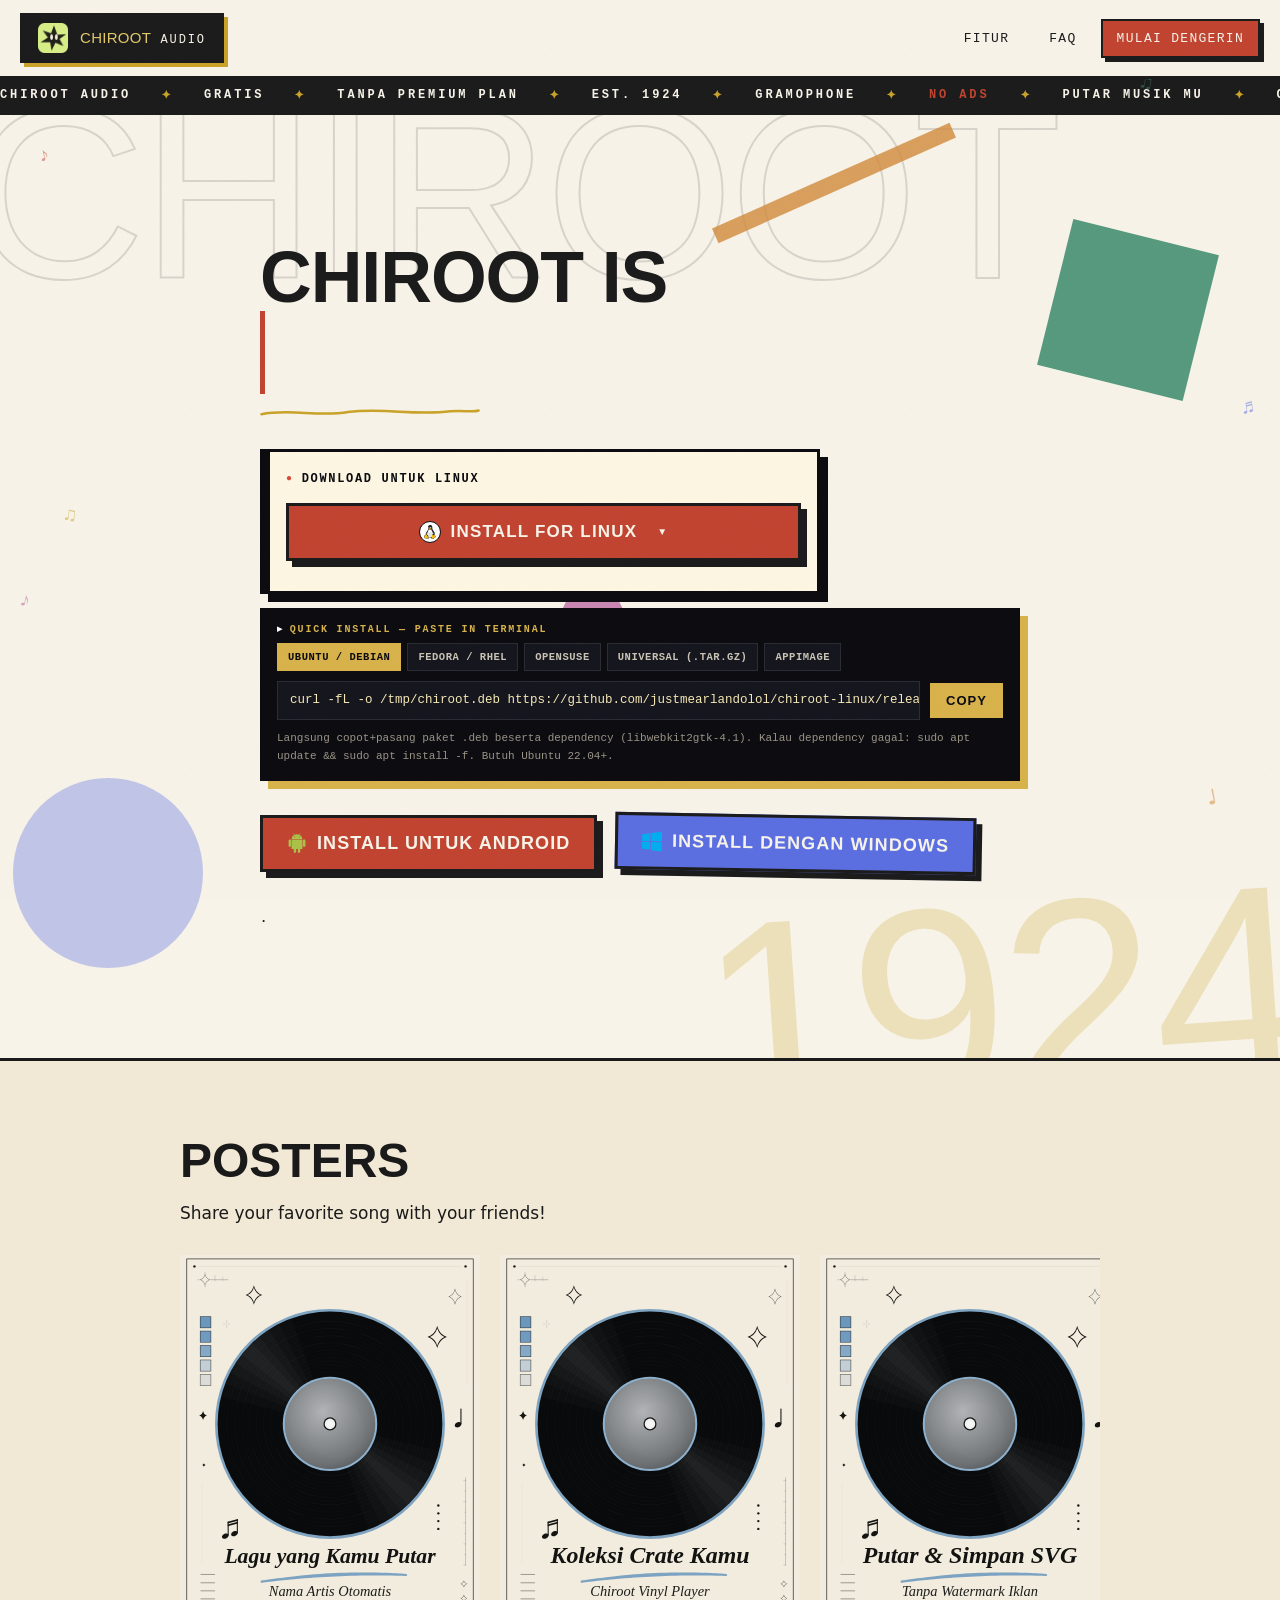
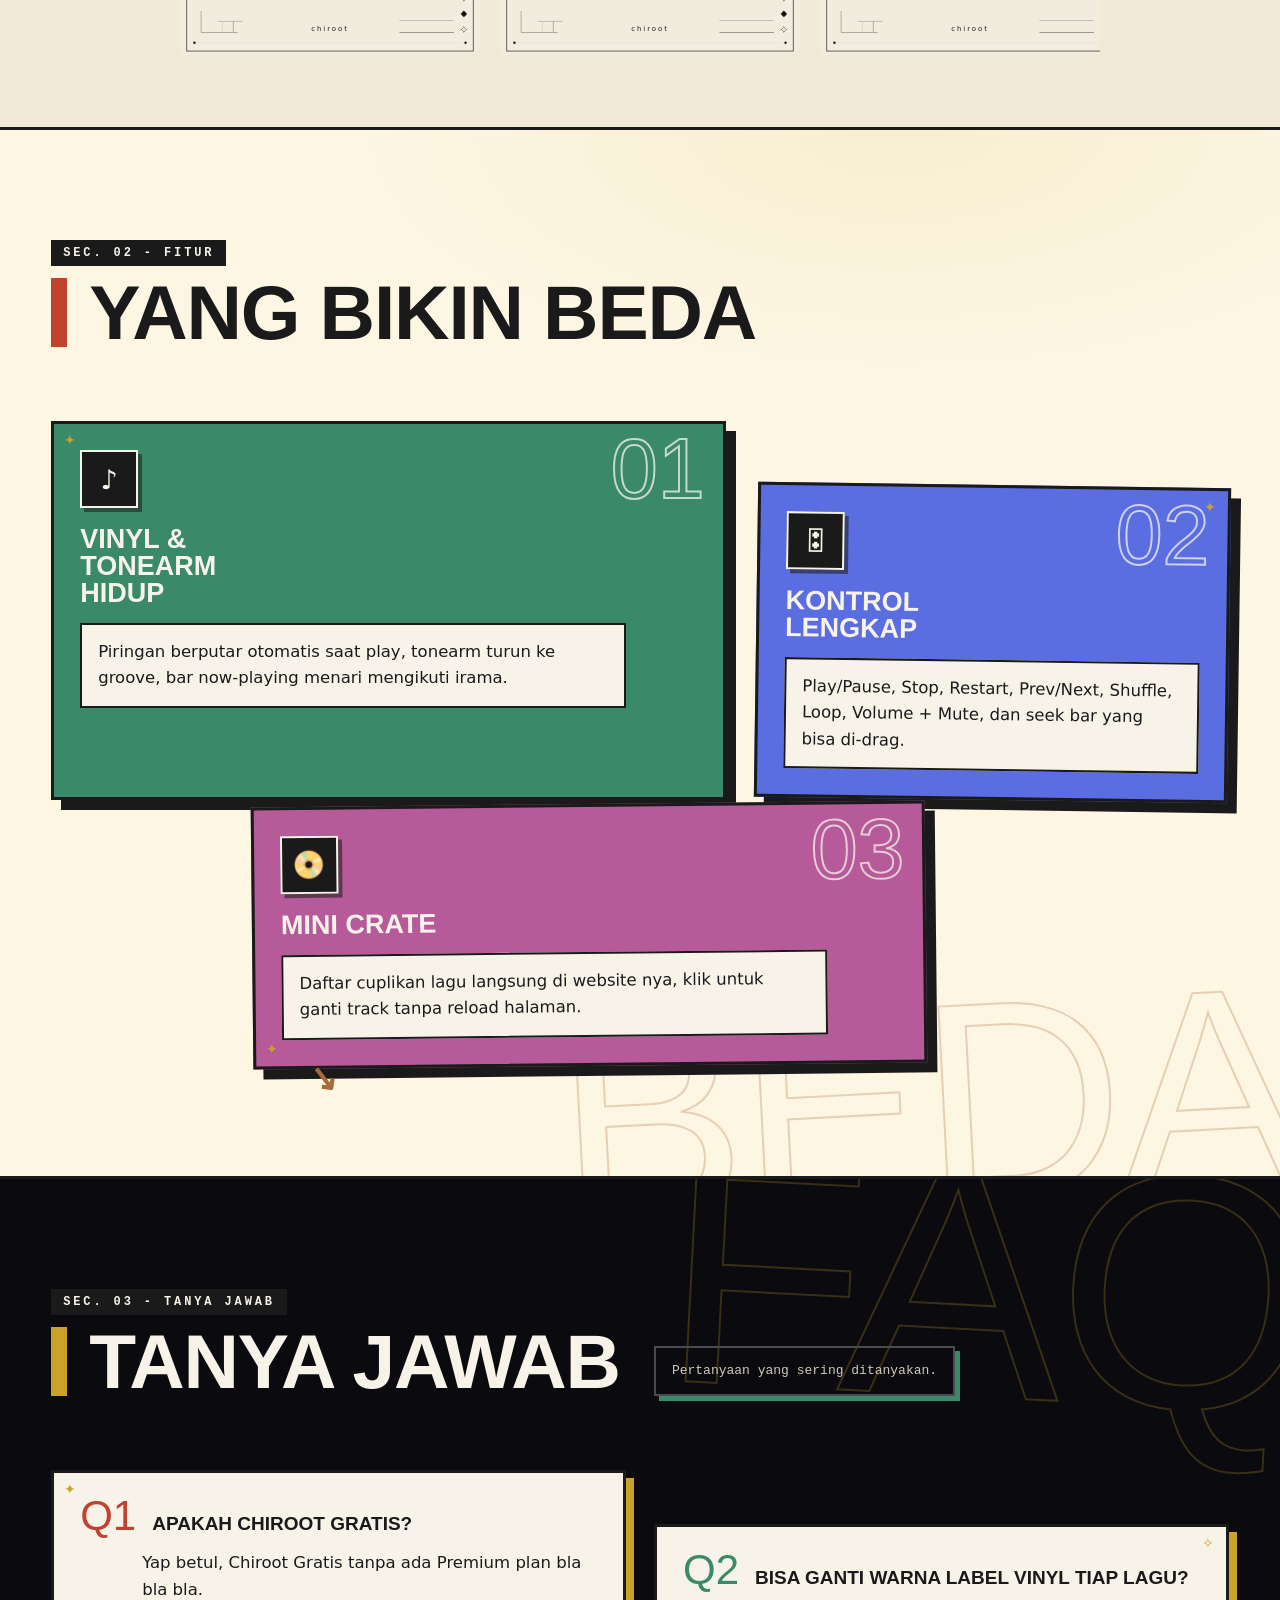
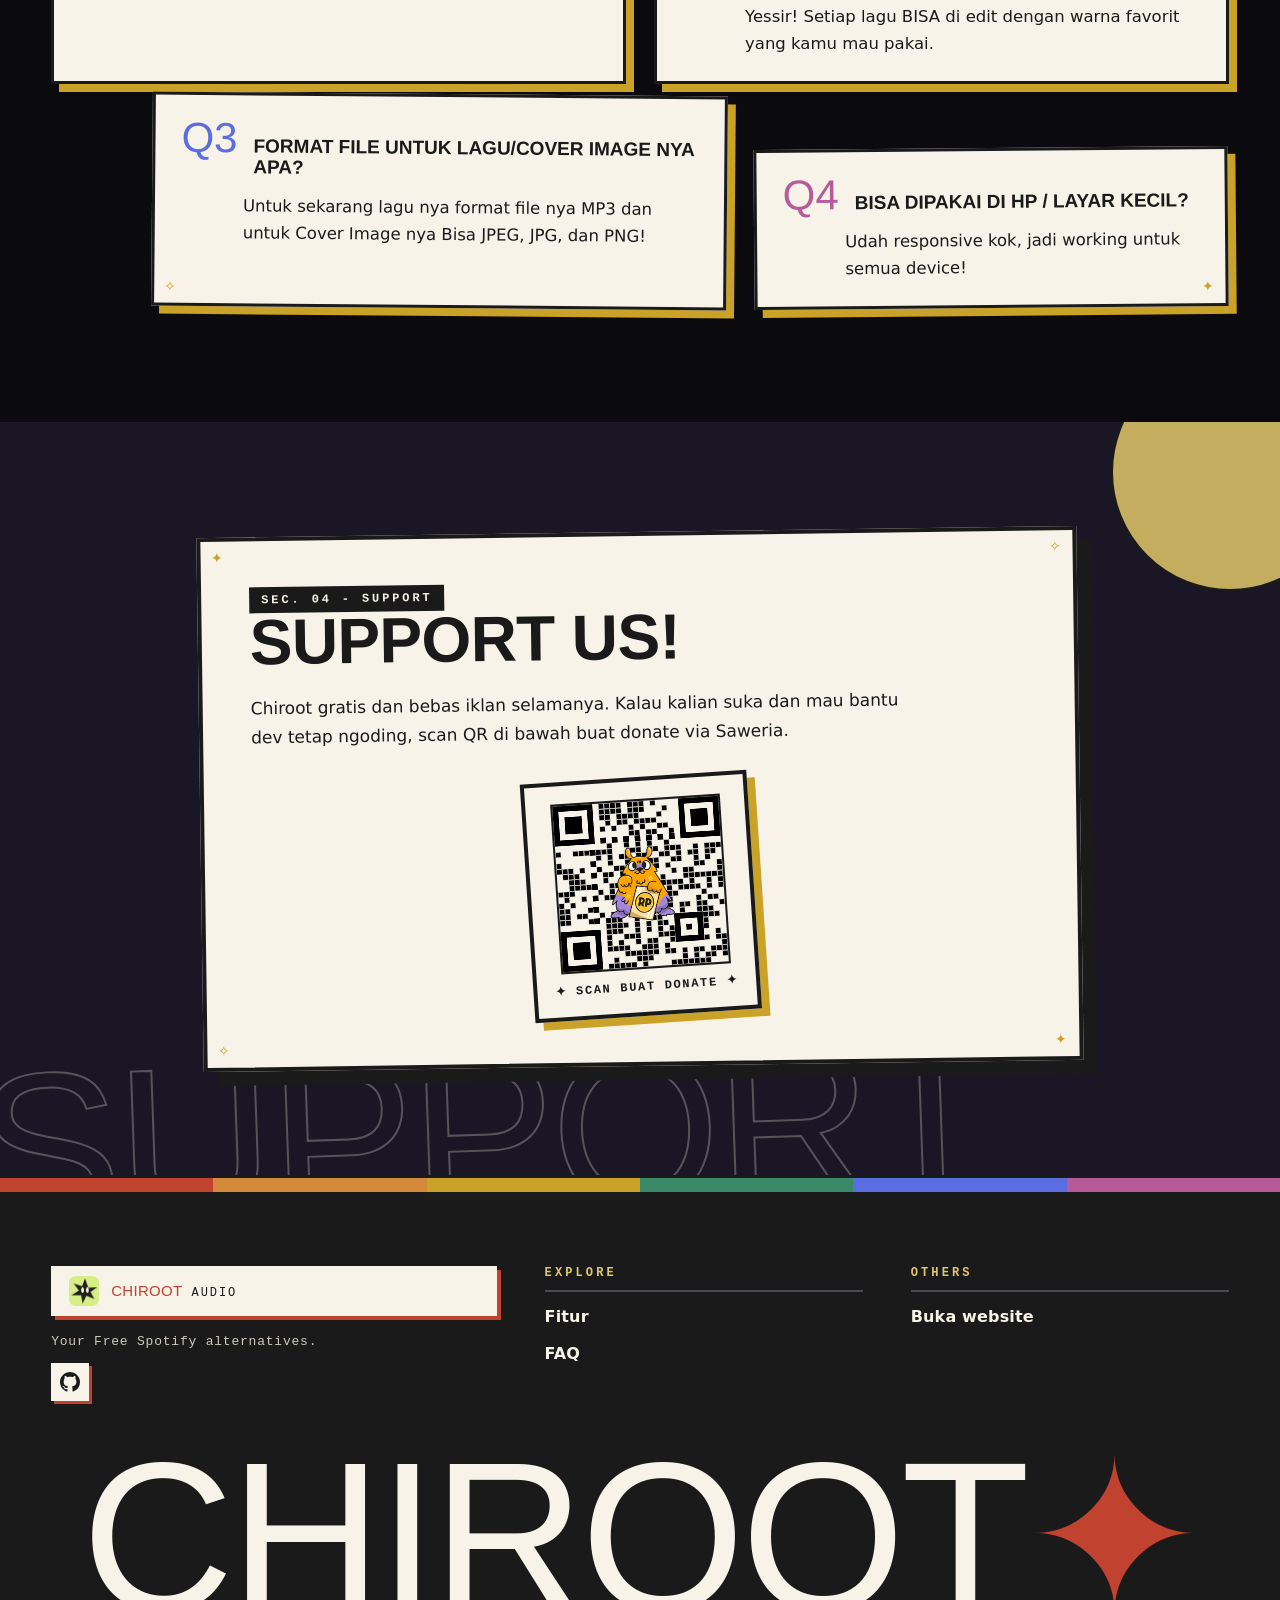
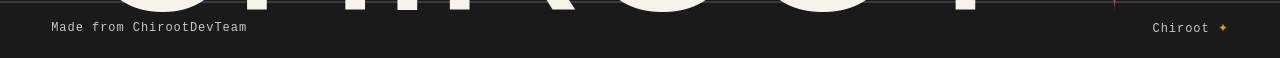
==== commit a516230b: "Change greeting from 'Hello' to 'Goodbye'" ====
--- a/index.html
+++ b/index.html
@@ -37,7 +37,7 @@
     />
     <link rel="icon" type="image/png" href="/favicon.png" />
     <link rel="manifest" href="manifest.webmanifest" />
-    <meta name="theme-color" content="#0a0a0d" />
+    <meta name="theme-color" content="#1a1a1a" />
     <meta name="mobile-web-app-capable" content="yes" />
     <meta
       http-equiv="Content-Security-Policy"
@@ -2734,6 +2734,49 @@
       .shell-row .linux-copy.copied {
         background: #3a8a6a;
         color: #fff;
+      }
+
+      .shell-tabs {
+        display: flex;
+        flex-wrap: wrap;
+        gap: 6px;
+        margin-bottom: 10px;
+      }
+      .shell-tab {
+        font-family: var(--font-mono);
+        font-size: 10.5px;
+        font-weight: 700;
+        letter-spacing: 0.05em;
+        text-transform: uppercase;
+        padding: 7px 10px;
+        background: #14141c;
+        color: #c9c4b4;
+        border: 1.5px solid #2a2a34;
+        cursor: pointer;
+        transition: background 0.12s, color 0.12s, border-color 0.12s;
+      }
+      .shell-tab:hover {
+        color: #fff;
+        border-color: #51462d;
+      }
+      .shell-tab.is-active {
+        background: #d8b24a;
+        color: #0a0a0f;
+        border-color: #d8b24a;
+      }
+      .shell-hint {
+        margin: 9px 0 0;
+        font-family: var(--font-mono);
+        font-size: 11px;
+        line-height: 1.65;
+        color: #9a9486;
+      }
+      .shell-hint code {
+        background: #14141c;
+        border: 1px solid #2a2a34;
+        color: #f7e9b5;
+        padding: 1px 5px;
+        word-break: break-word;
       }
       @media (max-width: 900px) {
         .hero::before, .hero::after {
@@ -2989,709 +3032,541 @@
         .shell-toggle { background: var(--ink); color: var(--gold-soft); border: 2px solid var(--ink); }
       }
     </style>
-    <style id="chiroot-black-adaptive-theme">
-      :root {
-        color-scheme: dark;
-        --bg-black: #0a0a0d;
-        --bg-section: #0f0f14;
-        --bg-surface: #16161e;
-        --bg-elevated: #1e1e28;
-        --border-dark: #2c2c3a;
-        --border-strong: #3d3d50;
-        --shadow-black: #000000;
-
-        --fg-display: #ffffff;
-        --fg-primary: #f6f4ee;
-        --fg-body: #dedad0;
-        --fg-muted: #b0aaa0;
-        --fg-on-light: #0a0a0d;
-
-        --paper: #0a0a0d;
-        --paper-2: #121218;
-        --ink: #f6f4ee;
-        --ink-soft: #dedad0;
-        --ink-muted: #b0aaa0;
-        --muted: #b0aaa0;
-
-        --gold: #d8b24a;
-        --gold-soft: #ebd078;
-        --red-label: #e05242;
-        --teal: #3f9875;
-        --blue: #6578eb;
-        --plum: #bf64a3;
-        --amber: #da9344;
-
-        --fs-hero: clamp(2.25rem, 6.8vw + 0.45rem, 5.5rem);
-        --fs-h2: clamp(1.75rem, 4.2vw + 0.4rem, 3.6rem);
-        --fs-h3: clamp(1.1rem, 1.5vw + 0.55rem, 1.52rem);
-        --fs-body: clamp(0.94rem, 0.42vw + 0.83rem, 1.09rem);
-        --fs-small: clamp(0.79rem, 0.28vw + 0.71rem, 0.91rem);
-        --fs-mono: clamp(0.73rem, 0.25vw + 0.66rem, 0.84rem);
-        --fs-btn: clamp(0.88rem, 0.45vw + 0.76rem, 1.06rem);
-      }
-
-      html {
-        font-size: 16px;
-        -webkit-text-size-adjust: 100%;
-        text-size-adjust: 100%;
-        background: var(--bg-black);
-      }
-
+    <style id="index-halloween-style" data-halloween-style>
       body {
-        background: var(--bg-black) !important;
-        color: var(--fg-body) !important;
-        font-size: var(--fs-body);
-        line-height: 1.65;
-        font-synthesis-weight: none;
-        text-rendering: optimizeLegibility;
-      }
-
-      ::selection {
-        background: var(--gold);
-        color: var(--fg-on-light);
-      }
-
+        background: #0e0c14;
+      }
+      body::after {
+        content: "";
+        position: fixed;
+        inset: 0;
+        pointer-events: none;
+        z-index: 102;
+        opacity: 0.035;
+        background-image:
+          repeating-linear-gradient(0deg, transparent 0 2px, rgba(255,255,255,0.9) 2px 3px),
+          repeating-linear-gradient(90deg, transparent 0 3px, rgba(255,255,255,0.25) 3px 4px);
+        mix-blend-mode: soft-light;
+      }
       .paper-texture {
-        opacity: 0.16 !important;
-        mix-blend-mode: screen;
-      }
-
-      .doodle-notes .note {
-        opacity: 0.28;
-      }
-
-      h1, h2, h3, h4 {
-        color: var(--fg-display);
-        text-wrap: balance;
-        overflow-wrap: break-word;
-      }
-
-      p, li, figcaption, dd, summary {
-        text-wrap: pretty;
-        overflow-wrap: break-word;
-      }
-
-      /* Navigation */
+        opacity: 0.18;
+      }
       .site-nav {
-        background: rgba(10, 10, 13, 0.92) !important;
-        backdrop-filter: blur(12px);
-        -webkit-backdrop-filter: blur(12px);
-        border-bottom: 2px solid var(--border-dark) !important;
-      }
-
+        background: #0a0a0f;
+        border-bottom-color: #0a0a0f;
+      }
       .site-nav .brand {
-        background: var(--bg-surface) !important;
-        color: var(--fg-display) !important;
-        border: 2px solid var(--border-strong) !important;
-        box-shadow: 4px 4px 0 var(--gold) !important;
-      }
-
+        background: #0a0a0f;
+        box-shadow: 4px 4px 0 #d8b24a;
+      }
+      .tick-bar {
+        background: #0a0a0f;
+        border-bottom-color: #0a0a0f;
+      }
+      .hero {
+        background: #fdf6e3;
+        position: relative;
+        overflow: clip;
+      }
+      .hero::before {
+        content: "";
+        position: absolute;
+        right: -40px;
+        top: 36px;
+        width: min(560px, 88vw);
+        height: min(560px, 88vw);
+        border-radius: 50%;
+        background:
+          radial-gradient(ellipse at 30% 18%, rgba(255,220,160,0.95) 0 1.2%, transparent 1.4%),
+          radial-gradient(ellipse at 55% 12%, rgba(255,255,255,0.9) 0 0.9%, transparent 1.1%),
+          radial-gradient(ellipse at 70% 28%, rgba(255,255,255,0.7) 0 0.8%, transparent 1%),
+          radial-gradient(ellipse at 20% 35%, rgba(255,255,255,0.5) 0 0.7%, transparent 0.9%),
+          linear-gradient(180deg, #1b1b2e 0%, #0f0f1e 55%, #1a1022 100%);
+        border: 4px solid #0a0a0f;
+        box-shadow: 14px 14px 0 #0a0a0f;
+        z-index: 0;
+        opacity: 0.98;
+      }
+      .hero::after {
+        content: "";
+        position: absolute;
+        right: -40px;
+        top: 36px;
+        width: min(560px, 88vw);
+        height: min(560px, 88vw);
+        border-radius: 50%;
+        background:
+          linear-gradient(to top, #0a0a0f 0 18%, transparent 18%),
+          repeating-linear-gradient(90deg, rgba(255,255,255,0.06) 0 1px, transparent 1px 18px);
+        mask: radial-gradient(circle, black 68%, transparent 68%);
+        -webkit-mask: radial-gradient(circle, black 68%, transparent 68%);
+        pointer-events: none;
+        z-index: 0;
+        opacity: 0.55;
+      }
+      .lofi-linux {
+        background: transparent !important;
+        border: none !important;
+        border-left: none !important;
+        box-shadow: none !important;
+        padding: 0 !important;
+      }
+      .lofi-linux .linux-dl-label {
+        color: #ffffff !important;
+      }
+      .hero {
+        background: #0e0c14 !important;
+      }
+      .hero-title {
+        color: #ffffff !important;
+      }
+      .hero-title .typewriter-word {
+        color: #d84a3a !important;
+      }
+      .site-nav .nav-links a {
+        color: #ffffff !important;
+      }
+      .site-nav .nav-links a:hover {
+        color: #0a0a0f !important;
+      }
       .brand-text {
-        color: var(--fg-display) !important;
-        font-size: clamp(0.66rem, 0.26vw + 0.58rem, 0.78rem) !important;
-      }
-
-      .brand-text span {
+        color: #ffffff !important;
+      }
+      .tick-bar {
+        background: #0a0a0f !important;
+      }
+      @property --fire-angle {
+        syntax: "<angle>";
+        initial-value: 0deg;
+        inherits: false;
+      }
+      .nav-cta-item {
+        position: relative;
+        top: 10px;
+        display: flex;
+        align-items: center;
+      }
+      .nav-links .nav-cta {
+        position: relative;
+        isolation: isolate;
+      }
+      .nav-links .nav-cta::before {
+        content: "";
+        position: absolute;
+        inset: 0;
+        padding: 2.5px;
+        border-radius: 3px;
+        background: conic-gradient(
+          from var(--fire-angle),
+          #ff2d00,
+          #ff7a00,
+          #ffd400,
+          #ff9a1f,
+          #ff2d00,
+          #a10c00,
+          #ff6a00,
+          #ff2d00
+        );
+        -webkit-mask: linear-gradient(#000 0 0) content-box,
+          linear-gradient(#000 0 0);
+        -webkit-mask-composite: xor;
+        mask: linear-gradient(#000 0 0) content-box, linear-gradient(#000 0 0);
+        mask-composite: exclude;
+        animation: fireRingSpin 2.8s linear infinite,
+          fireRingFlicker 1.15s ease-in-out infinite alternate;
+        pointer-events: none;
+        z-index: 2;
+      }
+      .nav-links .nav-cta::after {
+        content: "";
+        position: absolute;
+        inset: -8px;
+        padding: 8px;
+        border-radius: 8px;
+        background: radial-gradient(
+          circle at 50% 50%,
+          rgba(255, 196, 60, 0.95) 0%,
+          rgba(255, 110, 0, 0.8) 42%,
+          rgba(255, 40, 0, 0.45) 62%,
+          rgba(255, 0, 0, 0) 76%
+        );
+        -webkit-mask: linear-gradient(#000 0 0) content-box,
+          linear-gradient(#000 0 0);
+        -webkit-mask-composite: xor;
+        mask: linear-gradient(#000 0 0) content-box, linear-gradient(#000 0 0);
+        mask-composite: exclude;
+        filter: blur(5px);
+        opacity: 0.85;
+        animation: fireGlowPulse 1.7s ease-in-out infinite;
+        pointer-events: none;
+        z-index: -1;
+      }
+      .site-nav .nav-links .nav-cta:hover {
         color: var(--gold-soft) !important;
-        font-size: clamp(0.86rem, 0.35vw + 0.76rem, 1rem) !important;
-      }
-
-      .nav-toggle {
-        background: var(--bg-surface) !important;
-        border: 2px solid var(--border-strong) !important;
-        color: var(--fg-display) !important;
-      }
-
-      .nav-toggle span,
-      .nav-toggle span::before,
-      .nav-toggle span::after {
-        background: var(--fg-display) !important;
-      }
-
-      .site-nav .nav-links a {
-        color: var(--fg-primary) !important;
-        font-size: var(--fs-mono);
-        border-color: transparent;
-      }
-
-      .site-nav .nav-links a:hover {
-        background: var(--gold-soft) !important;
-        color: var(--fg-on-light) !important;
-        border-color: var(--gold-soft) !important;
-        box-shadow: 3px 3px 0 var(--shadow-black) !important;
-      }
-
-      .nav-cta-item {
-        top: 0 !important;
-        margin: 0 !important;
-      }
-
-      .site-nav .nav-links .nav-cta {
-        background: var(--red-label) !important;
-        color: #ffffff !important;
-        border: 2px solid #ff8577 !important;
-        box-shadow: 4px 4px 0 var(--shadow-black) !important;
-        font-size: clamp(0.72rem, 0.3vw + 0.64rem, 0.84rem) !important;
+      }
+      .cta-flame {
+        position: absolute;
+        left: 50%;
+        bottom: calc(100% + 6px);
+        transform: translateX(-50%);
+        display: inline-flex;
+        align-items: center;
+        gap: 3px;
+        padding: 2px 7px 3px;
+        font-family: var(--font-mono);
+        font-size: 8.5px;
+        line-height: 1;
+        letter-spacing: 0.05em;
+        text-transform: uppercase;
+        white-space: nowrap;
+        color: #fff4dc;
+        background: linear-gradient(180deg, #310d00 0%, #170400 100%);
+        border: 1.5px solid #ff6a00;
+        border-radius: 3px;
+        box-shadow: 0 0 0 1.5px rgba(26, 26, 26, 0.85),
+          0 0 12px rgba(255, 86, 0, 0.6), inset 0 0 10px rgba(255, 106, 0, 0.35);
+        animation: flameChipPulse 1.6s ease-in-out infinite;
+        z-index: 3;
+      }
+      .cta-flame::before {
+        content: "";
+        position: absolute;
+        inset: 0;
+        padding: 1.5px;
+        border-radius: 3px;
+        background: conic-gradient(
+          from var(--fire-angle),
+          #ff2d00,
+          #ffb300,
+          #fff3b0,
+          #ff6a00,
+          #ff2d00,
+          #b30f00,
+          #ffd400,
+          #ff2d00
+        );
+        -webkit-mask: linear-gradient(#000 0 0) content-box,
+          linear-gradient(#000 0 0);
+        -webkit-mask-composite: xor;
+        mask: linear-gradient(#000 0 0) content-box, linear-gradient(#000 0 0);
+        mask-composite: exclude;
+        animation: fireRingSpin 2.2s linear infinite,
+          fireRingFlicker 0.9s ease-in-out infinite alternate;
+        pointer-events: none;
+      }
+      .cta-flame::after {
+        content: "";
+        position: absolute;
+        left: -5px;
+        right: -5px;
+        top: -4px;
+        height: 13px;
+        background: radial-gradient(
+            42% 100% at 18% 78%,
+            rgba(255, 214, 74, 0.9) 0%,
+            rgba(255, 110, 0, 0) 76%
+          ),
+          radial-gradient(
+            48% 115% at 50% 82%,
+            rgba(255, 150, 20, 0.85) 0%,
+            rgba(255, 60, 0, 0) 80%
+          ),
+          radial-gradient(
+            42% 100% at 82% 78%,
+            rgba(255, 214, 74, 0.85) 0%,
+            rgba(255, 110, 0, 0) 76%
+          );
+        filter: blur(2.6px);
+        transform-origin: 50% 100%;
+        animation: flameLick 0.95s ease-in-out infinite alternate;
+        pointer-events: none;
+        z-index: -1;
+      }
+      .cta-flame .cta-bat {
+        font-size: 10px;
+        line-height: 1;
+        margin-left: 1px;
+        animation: batFlap 1.5s ease-in-out infinite;
+      }
+      .cta-flame .ember {
+        position: absolute;
+        bottom: 100%;
+        width: 3px;
+        height: 3px;
+        border-radius: 50%;
+        background: #ffd24a;
+        box-shadow: 0 0 6px 1px rgba(255, 122, 0, 0.9);
+        opacity: 0;
+        pointer-events: none;
+      }
+      .cta-flame .ember.e1 {
+        left: 18%;
+        animation: emberRise 1.6s linear infinite;
+      }
+      .cta-flame .ember.e2 {
+        left: 52%;
+        width: 2px;
+        height: 2px;
+        animation: emberRise 2s linear infinite 0.5s;
+      }
+      .cta-flame .ember.e3 {
+        left: 80%;
+        animation: emberRise 1.8s linear infinite 1s;
+      }
+      @keyframes fireRingSpin {
+        to {
+          --fire-angle: 360deg;
+        }
+      }
+      @keyframes fireRingFlicker {
+        from {
+          filter: brightness(0.92) saturate(1.05);
+        }
+        to {
+          filter: brightness(1.28) saturate(1.25);
+        }
+      }
+      @keyframes fireGlowPulse {
+        0%,
+        100% {
+          opacity: 0.55;
+          transform: scale(0.99);
+        }
+        50% {
+          opacity: 0.95;
+          transform: scale(1.03);
+        }
+      }
+      @keyframes flameChipPulse {
+        0%,
+        100% {
+          box-shadow: 0 0 0 1.5px rgba(26, 26, 26, 0.85),
+            0 0 10px rgba(255, 86, 0, 0.5), inset 0 0 8px rgba(255, 106, 0, 0.3);
+        }
+        50% {
+          box-shadow: 0 0 0 1.5px rgba(26, 26, 26, 0.85),
+            0 0 18px rgba(255, 110, 0, 0.8), inset 0 0 14px rgba(255, 130, 0, 0.45);
+        }
+      }
+      @keyframes flameLick {
+        from {
+          transform: scaleY(0.78) scaleX(0.95);
+          opacity: 0.72;
+        }
+        to {
+          transform: scaleY(1.2) scaleX(1.05);
+          opacity: 1;
+        }
+      }
+      @keyframes emberRise {
+        0% {
+          opacity: 0;
+          transform: translateY(0) scale(0.7);
+        }
+        18% {
+          opacity: 1;
+        }
+        100% {
+          opacity: 0;
+          transform: translateY(-11px) translateX(3px) scale(0.25);
+        }
+      }
+      @keyframes batFlap {
+        0%,
+        100% {
+          transform: translateY(0) rotate(-6deg);
+        }
+        50% {
+          transform: translateY(-1.5px) rotate(6deg);
+        }
+      }
+      @media (min-width: 861px) and (max-width: 900px) {
+        .nav-cta-item {
+          top: 0;
+          margin: 26px 0 8px;
+        }
+        .cta-flame {
+          bottom: calc(100% + 4px);
+          font-size: 8px;
+          padding: 2px 6px 3px;
+        }
+      }
+      @media (max-width: 860px) {
+        .nav-cta-item {
+          display: block;
+          top: 0;
+        }
+        .cta-flame {
+          position: static;
+          transform: none;
+          display: flex;
+          width: max-content;
+          margin: 2px auto 10px;
+          font-size: 10px;
+        }
+        .cta-flame::before,
+        .cta-flame::after {
+          display: none;
+        }
+        .cta-flame .ember {
+          display: none;
+        }
+        .nav-links .nav-cta::after {
+          inset: -6px;
+          padding: 6px;
+        }
+      }
+      @media (prefers-reduced-motion: reduce) {
+        .nav-links .nav-cta::before,
+        .nav-links .nav-cta::after,
+        .cta-flame,
+        .cta-flame::before,
+        .cta-flame::after,
+        .cta-flame .cta-bat,
+        .cta-flame .ember {
+          animation: none !important;
+        }
+      }
+      .poster-section { position: relative; background: #0e0c14; padding: clamp(36px, 6vw, 72px) 0; }
+      .poster-section .poster-preview { padding-bottom: 0; }
+    
+      .posters-intro { max-width: 960px; margin: 0 auto 28px; padding: 0 20px; }
+      .posters-intro h2 { margin: 0 0 12px; color: #fdf6e3; font-family: var(--font-display); font-size: clamp(30px, 5vw, 48px); line-height: 1.15; }
+      .posters-intro p { margin: 0; color: #d5c9df; font-size: clamp(14px, 2vw, 17px); line-height: 1.6; }
+      @media (max-width: 900px) { .posters-intro { padding-inline: 16px; } }
+
+      .cta-flame { display: inline-flex; }
+      .hw-event-bar {
+        display: block;
+        background: linear-gradient(90deg, #160c24 0%, #241133 50%, #1a0c18 100%);
+        border-bottom: 2px solid #d8b24a;
+        color: #fdf6e3;
+        font-family: var(--font-mono);
+        font-size: 12px;
+        padding: 10px 20px;
+        position: relative;
+        z-index: 40;
+      }
+      .hw-event-bar-inner {
+        max-width: var(--maxw);
+        margin: 0 auto;
+        display: flex;
+        align-items: center;
+        justify-content: center;
+        flex-wrap: wrap;
+        gap: 8px 16px;
+        text-align: center;
+      }
+      .hw-event-badge {
+        display: inline-flex;
+        align-items: center;
+        gap: 6px;
+        padding: 3px 10px;
+        background: #d84a3a;
+        color: #fffaf0;
+        border: 1.5px solid #ffd466;
         font-weight: 700;
-      }
-
-      .site-nav .nav-links .nav-cta:hover {
-        background: var(--gold-soft) !important;
-        color: var(--fg-on-light) !important;
-        border-color: var(--gold-soft) !important;
-      }
-
-      /* Marquee Tick Bar */
-      .tick-bar {
-        background: #060608 !important;
-        border-bottom: 2px solid var(--border-dark) !important;
-        color: var(--fg-primary) !important;
-        font-size: var(--fs-mono);
-      }
-
-      .tick span {
-        color: var(--fg-primary) !important;
-      }
-
-      /* Hero Section */
-      .hero {
-        background:
-          radial-gradient(800px 420px at 78% 18%, rgba(216, 178, 74, 0.08), transparent 65%),
-          radial-gradient(650px 380px at 14% 82%, rgba(101, 120, 235, 0.08), transparent 65%),
-          var(--bg-black) !important;
-        border-bottom: 2px solid var(--border-dark) !important;
-      }
-
-      .hero-bg-word {
-        color: transparent !important;
-        -webkit-text-stroke: 2px rgba(255, 255, 255, 0.05) !important;
-      }
-
-      .hero-bg-word.b {
-        color: rgba(216, 178, 74, 0.06) !important;
-        -webkit-text-stroke: 2px rgba(216, 178, 74, 0.1) !important;
-      }
-
-      .hb1, .hb2, .hb3, .hb4 {
-        opacity: 0.18 !important;
-      }
-
-      .hero-title {
-        color: var(--fg-display) !important;
-        font-size: var(--fs-hero) !important;
-        line-height: 0.96 !important;
-      }
-
-      .hero-title .typewriter-word,
-      .hero-title .tw-word {
-        color: var(--red-label) !important;
-      }
-
-      /* Linux Installer Block & Dropdown */
-      .lofi-linux {
-        background: var(--bg-surface) !important;
-        border: 2px solid var(--border-strong) !important;
-        border-left: 8px solid var(--gold) !important;
-        box-shadow: 7px 7px 0 var(--shadow-black) !important;
-        padding: clamp(14px, 2vw, 18px) !important;
-      }
-
-      .lofi-linux .linux-dl-label {
-        color: var(--fg-primary) !important;
-        font-size: var(--fs-mono) !important;
-      }
-
-      .btn {
-        font-size: var(--fs-btn) !important;
-        line-height: 1.2;
-        border: 2.5px solid var(--border-strong) !important;
-        box-shadow: 6px 6px 0 var(--shadow-black) !important;
-      }
-
-      .btn-linux-main {
-        background: var(--red-label) !important;
-        color: #ffffff !important;
-        border-color: #ff8678 !important;
-      }
-
-      .btn-linux-main:hover {
-        background: var(--gold-soft) !important;
-        color: var(--fg-on-light) !important;
-        border-color: var(--gold-soft) !important;
-      }
-
-      .linux-dropdown {
-        background: #0d0d12 !important;
-        border: 2px solid var(--border-strong) !important;
-        box-shadow: 8px 8px 0 var(--shadow-black) !important;
-      }
-
-      .linux-dropdown-item {
-        background: var(--bg-surface) !important;
-        color: var(--fg-display) !important;
-        border: 1.5px solid var(--border-dark) !important;
-        font-size: var(--fs-small) !important;
-      }
-
-      .linux-dropdown-item span {
-        color: var(--gold-soft) !important;
-        font-size: var(--fs-mono) !important;
-      }
-
-      .linux-dropdown-item:hover {
-        background: var(--gold-soft) !important;
-        color: var(--fg-on-light) !important;
-        border-color: var(--gold-soft) !important;
-      }
-
-      .linux-dropdown-item:hover span {
-        color: #2b2106 !important;
-      }
-
-      .linux-dropdown-view {
-        background: var(--bg-elevated) !important;
-        color: var(--gold-soft) !important;
-        border-color: var(--gold) !important;
-      }
-
-      .linux-dropdown-view:hover {
-        background: var(--gold-soft) !important;
-        color: var(--fg-on-light) !important;
-      }
-
-      .linux-shell-outside {
-        background: var(--bg-surface) !important;
-        border: 2px solid var(--border-strong) !important;
-        box-shadow: 7px 7px 0 rgba(216, 178, 74, 0.25) !important;
-      }
-
-      .shell-label {
-        color: var(--gold-soft) !important;
-        font-size: clamp(0.68rem, 0.22vw + 0.62rem, 0.76rem) !important;
-      }
-
-      .shell-row code {
-        background: #09090c !important;
-        color: #f7e9b5 !important;
-        border: 1.5px solid var(--border-dark) !important;
-        font-size: var(--fs-mono) !important;
-      }
-
-      .shell-row .linux-copy {
-        background: var(--gold) !important;
-        color: var(--fg-on-light) !important;
-        border: 2px solid var(--gold-soft) !important;
-        font-weight: 900 !important;
-      }
-
-      .shell-row .linux-copy:hover {
-        background: var(--gold-soft) !important;
-        color: var(--fg-on-light) !important;
-      }
-
-      .shell-row .linux-copy.copied {
-        background: var(--teal) !important;
-        color: #ffffff !important;
-        border-color: #6fd3ac !important;
-      }
-
-      .shell-toggle {
-        background: var(--bg-surface) !important;
-        color: var(--gold-soft) !important;
-        border: 1.5px solid var(--gold) !important;
-        font-size: var(--fs-mono) !important;
-      }
-
-      .btn-primary {
-        background: var(--bg-surface) !important;
-        color: var(--fg-display) !important;
-        border-color: var(--border-strong) !important;
-      }
-
-      .btn-primary:hover {
-        background: var(--bg-elevated) !important;
-        border-color: var(--gold) !important;
-        color: var(--gold-soft) !important;
-      }
-
-      .btn-windows {
-        background: var(--blue) !important;
-        color: #ffffff !important;
-        border-color: #8fa0ff !important;
-      }
-
-      .btn-windows:hover {
-        background: #7889f5 !important;
-        color: #ffffff !important;
-      }
-
-      /* Posters Section */
-      .poster-section {
-        background: var(--bg-section) !important;
-        border-bottom: 2px solid var(--border-dark) !important;
-      }
-
-      .poster-section .poster-preview {
-        color: var(--fg-primary) !important;
-      }
-
-      .posters-intro h2 {
-        color: var(--fg-display) !important;
-        font-size: var(--fs-h2) !important;
-      }
-
-      .posters-intro p {
-        color: var(--fg-muted) !important;
-        font-size: var(--fs-body) !important;
-      }
-
-      .poster-art {
-        background: var(--bg-surface) !important;
-        border: 2px solid var(--border-strong) !important;
-        box-shadow: 7px 7px 0 var(--shadow-black) !important;
-        border-radius: 12px !important;
-      }
-
-      .poster-slide figcaption {
-        color: var(--fg-muted) !important;
-        border-top: 1.5px dashed var(--border-strong) !important;
-        font-size: var(--fs-mono) !important;
-      }
-
-      /* Features Section */
-      #features {
-        background: var(--bg-black) !important;
-        border-bottom: 2px solid var(--border-dark) !important;
-      }
-
-      #features::before {
-        background: radial-gradient(900px 400px at 70% 0%, rgba(216, 178, 74, 0.06), transparent 60%) !important;
-      }
-
-      .features-bg-word {
-        color: transparent !important;
-        -webkit-text-stroke: 2px rgba(255, 255, 255, 0.05) !important;
-      }
-
-      .sec-tag {
-        background: var(--gold) !important;
-        color: var(--fg-on-light) !important;
-        border: 2px solid var(--gold-soft) !important;
-        box-shadow: 4px 4px 0 var(--shadow-black) !important;
-        font-size: var(--fs-mono) !important;
-        font-weight: 800 !important;
-      }
-
-      .section-title {
-        color: var(--fg-display) !important;
-        border-left-color: var(--red-label) !important;
-        font-size: var(--fs-h2) !important;
-        line-height: 0.96 !important;
-      }
-
-      .section-sub {
-        background: var(--bg-surface) !important;
-        color: var(--fg-muted) !important;
-        border: 2px solid var(--border-strong) !important;
-        box-shadow: 5px 5px 0 var(--shadow-black) !important;
-        font-size: var(--fs-small) !important;
-      }
-
-      .feature-card {
-        border: 3px solid var(--border-strong) !important;
-        box-shadow: 9px 9px 0 var(--shadow-black) !important;
-      }
-
-      .feature-card.fc1 { background: #1c5a47 !important; border-color: #42a683 !important; }
-      .feature-card.fc2 { background: #26337a !important; border-color: #7386f7 !important; }
-      .feature-card.fc3 { background: #5a264d !important; border-color: #cc70b1 !important; }
-
-      .feature-icon {
-        background: #0a0a0d !important;
-        color: var(--gold-soft) !important;
-        border: 2px solid rgba(255, 255, 255, 0.22) !important;
-      }
-
-      .fnum {
-        color: rgba(255, 255, 255, 0.2) !important;
-      }
-
-      .feature-card h3 {
-        color: #ffffff !important;
-        font-size: var(--fs-h3) !important;
-        line-height: 1.12 !important;
-      }
-
-      .feature-card p {
-        background: #0e0e14 !important;
-        color: var(--fg-body) !important;
-        border: 2px solid rgba(255, 255, 255, 0.16) !important;
-        font-size: var(--fs-body) !important;
-        line-height: 1.62 !important;
-      }
-
-      .f-arrow {
-        color: var(--gold-soft) !important;
-      }
-
-      /* FAQ Section */
-      #faq {
-        background: var(--bg-section) !important;
-        border-bottom: 2px solid var(--border-dark) !important;
-      }
-
-      .faq-bg-word {
-        color: transparent !important;
-        -webkit-text-stroke: 2px rgba(216, 178, 74, 0.08) !important;
-      }
-
-      #faq .section-title {
-        color: var(--fg-display) !important;
-        border-left-color: var(--gold) !important;
-      }
-
-      #faq .section-sub {
-        background: var(--bg-surface) !important;
-        color: var(--fg-muted) !important;
-        border-color: var(--border-strong) !important;
-        box-shadow: 5px 5px 0 var(--teal) !important;
-      }
-
-      .faq-card {
-        background: var(--bg-surface) !important;
-        color: var(--fg-body) !important;
-        border: 2.5px solid var(--border-strong) !important;
-        box-shadow: 7px 7px 0 var(--shadow-black) !important;
-      }
-
-      .fq1 .qn { color: #ff6b5b !important; }
-      .fq2 .qn { color: #52c497 !important; }
-      .fq3 .qn { color: #8294ff !important; }
-      .fq4 .qn { color: #e07ec4 !important; }
-
-      .faq-q h3 {
-        color: var(--fg-display) !important;
-        font-size: var(--fs-h3) !important;
-        line-height: 1.2 !important;
-      }
-
-      .faq-card p {
-        color: var(--fg-body) !important;
-        font-size: var(--fs-body) !important;
-        line-height: 1.65 !important;
-      }
-
-      /* Support / Donate Section */
-      .cta-band,
-      .cta-band.donate-band {
-        background: var(--bg-black) !important;
-        border-top: 0 !important;
-        border-bottom: 2px solid var(--border-dark) !important;
-      }
-
-      .cta-bg-word {
-        color: transparent !important;
-        -webkit-text-stroke: 2px rgba(255, 255, 255, 0.05) !important;
-      }
-
-      .cta-blob {
-        background: rgba(216, 178, 74, 0.12) !important;
-        border-color: rgba(216, 178, 74, 0.28) !important;
-      }
-
-      .cta-card {
-        background: var(--bg-surface) !important;
-        color: var(--fg-body) !important;
-        border: 3px solid var(--border-strong) !important;
-        box-shadow: 10px 10px 0 var(--shadow-black), 0 0 0 1px rgba(216, 178, 74, 0.15) !important;
-      }
-
-      .cta-card h2 {
-        color: var(--fg-display) !important;
-        font-size: var(--fs-h2) !important;
-      }
-
-      .cta-card > p {
-        color: var(--fg-body) !important;
-        font-size: var(--fs-body) !important;
-      }
-
-      .qr-frame {
-        background: #faf7f0 !important;
-        color: var(--fg-on-light) !important;
-        border: 3px solid var(--gold) !important;
-        box-shadow: 6px 6px 0 var(--shadow-black) !important;
-      }
-
-      .qr-caption {
-        color: var(--fg-on-light) !important;
-        font-size: var(--fs-mono) !important;
-      }
-
-      .cta-card .btn-primary {
-        background: var(--gold) !important;
-        color: var(--fg-on-light) !important;
-        border-color: var(--gold-soft) !important;
-      }
-
-      /* Footer */
-      .site-footer {
-        background: #060608 !important;
-        color: var(--fg-body) !important;
-      }
-
-      .footer-brand .brand {
-        background: var(--bg-surface) !important;
-        color: var(--fg-display) !important;
-        border: 2px solid var(--border-strong) !important;
-        box-shadow: 4px 4px 0 var(--red-label) !important;
-      }
-
-      .footer-brand .brand-text span {
-        color: var(--gold-soft) !important;
-      }
-
-      .footer-brand p {
-        color: var(--fg-muted) !important;
-        font-size: var(--fs-small) !important;
-      }
-
-      .footer-github-box {
-        background: var(--bg-surface) !important;
-        color: var(--fg-display) !important;
-        border: 2px solid var(--border-strong) !important;
-        box-shadow: 4px 4px 0 var(--shadow-black) !important;
-      }
-
-      .footer-github-box:hover {
-        background: var(--gold-soft) !important;
-        color: var(--fg-on-light) !important;
-        border-color: var(--gold-soft) !important;
-      }
-
-      .footer-col h4 {
-        color: var(--gold-soft) !important;
-        font-size: var(--fs-small) !important;
-      }
-
-      .footer-col a {
-        color: var(--fg-body) !important;
-        font-size: var(--fs-small) !important;
-      }
-
-      .footer-col a:hover {
-        color: var(--gold-soft) !important;
-      }
-
-      .footer-giant {
-        color: rgba(255, 255, 255, 0.04) !important;
-      }
-
-      .footer-bottom {
-        color: var(--fg-muted) !important;
-        border-top-color: var(--border-dark) !important;
-        font-size: var(--fs-mono) !important;
-      }
-
-      /* Install Modals & Toast */
-      .install-overlay {
-        background: rgba(0, 0, 0, 0.82) !important;
-        backdrop-filter: blur(6px);
-        -webkit-backdrop-filter: blur(6px);
-      }
-
-      .install-card {
-        background: var(--bg-surface) !important;
-        color: var(--fg-body) !important;
-        border: 3px solid var(--border-strong) !important;
-        box-shadow: 12px 12px 0 var(--shadow-black) !important;
-      }
-
-      .install-close {
-        background: var(--bg-elevated) !important;
-        color: var(--fg-display) !important;
-        border: 2px solid var(--border-strong) !important;
-      }
-
-      .install-close:hover {
-        background: var(--red-label) !important;
-        color: #ffffff !important;
-      }
-
-      .install-title {
-        color: var(--fg-display) !important;
-        font-size: clamp(1.3rem, 2.4vw + 0.6rem, 1.75rem) !important;
-      }
-
-      .install-sub {
-        color: var(--fg-muted) !important;
-        font-size: var(--fs-small) !important;
-      }
-
-      .install-steps > div {
-        background: var(--bg-elevated) !important;
-        color: var(--fg-body) !important;
-        border: 1.5px solid var(--border-strong) !important;
-        border-left: 8px solid var(--teal) !important;
-        font-size: var(--fs-body) !important;
-      }
-
-      .install-card .btn-primary {
-        background: var(--red-label) !important;
-        color: #ffffff !important;
-        border-color: #ff8678 !important;
-      }
-
-      .toast {
-        background: var(--bg-elevated) !important;
-        color: var(--fg-display) !important;
-        border: 2px solid var(--gold) !important;
-        font-size: var(--fs-mono) !important;
-      }
-
-      /* Adaptive Responsive Typography & Spacing Refinements */
-      @media (max-width: 900px) {
-        .linux-shell-outside {
-          background: transparent !important;
-          border: 0 !important;
-          box-shadow: none !important;
-        }
-        .shell-open #linux-shell-content {
-          background: var(--bg-surface);
-          border: 2px solid var(--border-strong);
-          padding: 12px;
-          border-radius: 6px;
-        }
-      }
-
-      @media (max-width: 600px) {
-        .faq-card {
-          padding: 20px 18px !important;
-        }
-        .faq-card p {
-          padding-left: 0 !important;
-          margin-top: 12px !important;
-        }
-        .qn {
-          font-size: clamp(1.75rem, 7vw, 2.3rem) !important;
-        }
-        .cta-card {
-          padding: 28px 20px !important;
-        }
-        .feature-card {
-          padding: 22px 18px !important;
-        }
-      }
-
-      @media (prefers-contrast: more) {
-        :root {
-          --fg-body: #ffffff;
-          --fg-muted: #ebe7de;
-          --border-dark: #5c5c74;
-          --border-strong: #ebd078;
-        }
-      }
+        font-size: 11px;
+        letter-spacing: 0.06em;
+        text-transform: uppercase;
+      }
+      .hw-event-bar strong {
+        color: #ffd466;
+      }
+      .hw-event-countdown {
+        display: inline-flex;
+        align-items: center;
+        gap: 5px;
+        padding: 3px 10px;
+        background: #0a0a0f;
+        border: 1px solid #d8b24a;
+        color: #ffd466;
+        font-weight: 700;
+      }
+      .hw-event-cta {
+        color: #ffd466;
+        font-weight: 700;
+        text-decoration: underline;
+        text-underline-offset: 3px;
+      }
+      .poster-art { border: 0; box-shadow: none; border-radius: 0; background: radial-gradient(circle at 50% 40%, #49335e, #14111d 70%); }
     </style>
+    <script>
+(function () {
+  var END_ISO = "2026-11-05T00:00:00+07:00";
+  var END_TS = Date.parse(END_ISO);
+  var forcedMode = null;
+  try {
+    var qs = new URLSearchParams(window.location.search);
+    if (qs.get("og") === "1" || qs.get("halloween") === "0" || qs.get("after_event") === "1") {
+      forcedMode = "og";
+    } else if (qs.get("halloween") === "1") {
+      forcedMode = "halloween";
+    }
+  } catch (e) {}
+
+  function isActive() {
+    if (forcedMode === "og") return false;
+    if (forcedMode === "halloween") return true;
+    return Date.now() < END_TS;
+  }
+
+  function remainingMs() {
+    if (forcedMode === "og") return 0;
+    return Math.max(0, END_TS - Date.now());
+  }
+
+  function formatCountdown() {
+    var ms = remainingMs();
+    if (ms <= 0) return "Event telah berakhir";
+    var totalSec = Math.floor(ms / 1000);
+    var d = Math.floor(totalSec / 86400);
+    var h = Math.floor((totalSec % 86400) / 3600);
+    var m = Math.floor((totalSec % 3600) / 60);
+    var s = totalSec % 60;
+    function pad(n) { return n < 10 ? "0" + n : String(n); }
+    return (d > 0 ? d + " hari " : "") + pad(h) + ":" + pad(m) + ":" + pad(s);
+  }
+
+  function syncHeadStyles() {
+    var active = isActive();
+    var hwStyles = document.querySelectorAll("style[data-halloween-style]");
+    if (active) {
+      document.documentElement.classList.remove("chiroot-og-mode");
+      document.documentElement.classList.add("chiroot-halloween-mode");
+      for (var i = 0; i < hwStyles.length; i++) {
+        hwStyles[i].disabled = false;
+        hwStyles[i].media = "all";
+        hwStyles[i].removeAttribute("disabled");
+      }
+    } else {
+      document.documentElement.classList.remove("chiroot-halloween-mode");
+      document.documentElement.classList.add("chiroot-og-mode");
+      for (var j = 0; j < hwStyles.length; j++) {
+        hwStyles[j].disabled = true;
+        hwStyles[j].media = "not all";
+      }
+    }
+  }
+
+  window.ChirootHalloweenEvent = {
+    END_ISO: END_ISO,
+    END_TS: END_TS,
+    END_LABEL_ID: "5 November 2026",
+    isActive: isActive,
+    remainingMs: remainingMs,
+    formatCountdown: formatCountdown,
+    syncHeadStyles: syncHeadStyles,
+    forceMode: function (mode) {
+      forcedMode = (mode === "og" || mode === "halloween") ? mode : null;
+      syncHeadStyles();
+      document.dispatchEvent(new CustomEvent("chiroot:event-mode-changed", { detail: { active: isActive() } }));
+    }
+  };
+
+  syncHeadStyles();
+})();
+</script>
     <script src="index.js" defer></script>
   </head>
   <body>
@@ -3716,6 +3591,7 @@
 <li><a href="#features">Fitur</a></li>
           <li><a href="#faq">FAQ</a></li>
           <li class="nav-cta-item">
+            <span class="cta-flame">HALLOWEEN • S/D 5 NOV 2026!<span class="cta-bat" aria-hidden="true">🦇</span><i class="ember e1" aria-hidden="true"></i><i class="ember e2" aria-hidden="true"></i><i class="ember e3" aria-hidden="true"></i></span>
             <a class="nav-cta" href="Main.html">Mulai Dengerin</a>
           </li>
         </ul>
@@ -3734,6 +3610,15 @@
         ><span>Tanpa Premium Plan</span><i>✦</i><span>Est. 1924</span><i>✦</i
         ><span>Gramophone</span><i>✦</i><em>No Ads</em><i>✦</i
         ><span>Putar Musik Mu</span><i>✦</i>
+      </div>
+    </div>
+
+    <div class="hw-event-bar" id="hw-event-bar" role="status" aria-live="polite">
+      <div class="hw-event-bar-inner">
+        <span class="hw-event-badge">🎃 Event Terbatas</span>
+        <span>Halloween Event akan berakhir pada <strong>5 November 2026</strong>!</span>
+        <span class="hw-event-countdown">⏳ Sisa waktu: <span id="hw-index-countdown">Menghitung…</span></span>
+        <a class="hw-event-cta" href="Main.html">Klaim Coins &amp; Border Sekarang →</a>
       </div>
     </div>
 
@@ -3792,10 +3677,18 @@
 <button class="shell-toggle" type="button" aria-expanded="false" aria-controls="linux-shell-content">›_ Lihat command Linux</button>
 <div id="linux-shell-content">
               <div class="shell-label">QUICK INSTALL — PASTE IN TERMINAL</div>
+              <div class="shell-tabs" role="tablist" aria-label="Pilih distro Linux">
+                <button class="shell-tab is-active" type="button" role="tab" aria-selected="true" data-distro="deb">Ubuntu / Debian</button>
+                <button class="shell-tab" type="button" role="tab" aria-selected="false" data-distro="fedora">Fedora / RHEL</button>
+                <button class="shell-tab" type="button" role="tab" aria-selected="false" data-distro="suse">openSUSE</button>
+                <button class="shell-tab" type="button" role="tab" aria-selected="false" data-distro="tar">Universal (.tar.gz)</button>
+                <button class="shell-tab" type="button" role="tab" aria-selected="false" data-distro="appimage">AppImage</button>
+              </div>
               <div class="shell-row">
-                <code id="linux-cmd">curl -fsSL https://github.com/justmearlandolol/chiroot-linux/releases/download/chiroot_for_linux/install.sh | sh</code>
+                <code id="linux-cmd">curl -fL -o /tmp/chiroot.deb https://github.com/justmearlandolol/chiroot-linux/releases/download/chiroot_for_linux/chiroot-amd64.deb &amp;&amp; sudo apt install -y /tmp/chiroot.deb</code>
                 <button class="linux-copy" id="linux-copy" type="button">COPY</button>
               </div>
+              <p class="shell-hint" id="linux-cmd-hint">Langsung copot+pasang paket <code>.deb</code> beserta dependency (libwebkit2gtk-4.1). Kalau dependency gagal: <code>sudo apt update &amp;&amp; sudo apt install -f</code>. Tanpa root? Ganti jadi: <code>--user</code> di cara Universal.</p>
             </div>
             </div>
             <div class="hero-actions">
@@ -4124,11 +4017,63 @@
           var el = document.getElementById(id);
           if (el) el.href = LINUX_BASE + LINUX_FILES[id];
         });
+        var LINUX_CMDS = {
+          deb: {
+            cmd: "curl -fL -o /tmp/chiroot.deb " + LINUX_BASE + "/chiroot-amd64.deb && sudo apt install -y /tmp/chiroot.deb",
+            hint: "Langsung copot+pasang paket .deb beserta dependency (libwebkit2gtk-4.1). Kalau dependency gagal: sudo apt update && sudo apt install -f. Butuh Ubuntu 22.04+."
+          },
+          fedora: {
+            cmd: "sudo dnf install -y " + LINUX_BASE + "/chiroot-x86_64.rpm",
+            hint: "dnf bisa langsung ambil dari URL. Kalau signature ditolak: tambahkan --nogpgcheck di belakang command."
+          },
+          suse: {
+            cmd: "sudo zypper --non-interactive install --allow-unsigned-rpm " + LINUX_BASE + "/chiroot-x86_64.rpm",
+            hint: "Pakai zypper supaya dependency gtk3 + webkit2gtk ikut terpasang otomatis."
+          },
+          tar: {
+            cmd: "cd /tmp && curl -fL -o chiroot.tar.gz " + LINUX_BASE + "/chiroot-linux-x86_64.tar.gz && tar xzf chiroot.tar.gz && sudo sh chiroot-linux-x86_64/install.sh",
+            hint: "Tanpa root: ganti baris terakhir jadi sh chiroot-linux-x86_64/install.sh --user (masuk ke ~/.local). Cara ini juga dipakai untuk distro lain (Arch, Void, Alpine, Gentoo)."
+          },
+          appimage: {
+            cmd: "cd ~/Downloads && curl -fL -o Chiroot.AppImage " + LINUX_BASE + "/Chiroot-x86_64.AppImage && chmod +x Chiroot.AppImage && ./Chiroot.AppImage",
+            hint: "Tanpa install sama sekali. Kalau muncul error FUSE: sudo apt install libfuse2, atau jalankan ./Chiroot.AppImage --appimage-extract-and-run"
+          }
+        };
+
         var cmd = document.getElementById("linux-cmd");
-        if (cmd)
-          cmd.textContent =
-            "curl -fsSL " + LINUX_BASE + "/install.sh | sh";
+        var hint = document.getElementById("linux-cmd-hint");
         var copyBtn = document.getElementById("linux-copy");
+
+        function selectDistro(key) {
+          var data = LINUX_CMDS[key];
+          if (!data) return;
+          if (cmd) cmd.textContent = data.cmd;
+          if (hint) hint.textContent = data.hint;
+          Array.prototype.forEach.call(
+            document.querySelectorAll(".shell-tab"),
+            function (tab) {
+              var on = tab.getAttribute("data-distro") === key;
+              tab.classList.toggle("is-active", on);
+              tab.setAttribute("aria-selected", on ? "true" : "false");
+            }
+          );
+          if (copyBtn) {
+            copyBtn.textContent = "COPY";
+            copyBtn.classList.remove("copied");
+          }
+        }
+
+        Array.prototype.forEach.call(
+          document.querySelectorAll(".shell-tab"),
+          function (tab) {
+            tab.addEventListener("click", function () {
+              selectDistro(tab.getAttribute("data-distro"));
+            });
+          }
+        );
+
+        selectDistro("deb");
+
         if (copyBtn && cmd) {
           copyBtn.addEventListener("click", function () {
             var text = cmd.textContent;
@@ -4141,21 +4086,28 @@
               }, 1600);
             };
             if (navigator.clipboard && navigator.clipboard.writeText) {
-              navigator.clipboard.writeText(text).then(done, function () {});
+              navigator.clipboard.writeText(text).then(done, function () {
+                fallbackCopy(text, done);
+              });
             } else {
-              var ta = document.createElement("textarea");
-              ta.value = text;
-              ta.style.position = "fixed";
-              ta.style.opacity = "0";
-              document.body.appendChild(ta);
-              ta.select();
-              try {
-                document.execCommand("copy");
-                done();
-              } catch (e) {}
-              ta.remove();
+              fallbackCopy(text, done);
             }
           });
+        }
+
+        function fallbackCopy(text, done) {
+          var ta = document.createElement("textarea");
+          ta.value = text;
+          ta.style.position = "fixed";
+          ta.style.top = "0";
+          ta.style.left = "-9999px";
+          document.body.appendChild(ta);
+          ta.select();
+          try {
+            document.execCommand("copy");
+            done();
+          } catch (e) {}
+          ta.remove();
         }
       })();
     </script>
@@ -4808,7 +4760,10 @@
         }
 
         var ogObserver = null;
-        function activateIndexOgPosters() {
+        function activateIndexOgMode() {
+          if (window.ChirootHalloweenEvent) window.ChirootHalloweenEvent.syncHeadStyles();
+          var bar = document.getElementById("hw-event-bar");
+          if (bar) bar.style.display = "none";
           ogDataUrls = {};
           if (document.fonts && document.fonts.ready) {
             document.fonts.ready.then(function () {
@@ -4821,20 +4776,49 @@
             var stage = document.getElementById("poster-preview");
             if (stage) {
               ogObserver = new MutationObserver(function () {
-                applyOgPosters();
+                if (window.ChirootHalloweenEvent && !window.ChirootHalloweenEvent.isActive()) {
+                  applyOgPosters();
+                }
               });
               ogObserver.observe(stage, { attributes: true, subtree: true, attributeFilter: ["src"] });
             }
           }
         }
 
+        document.addEventListener("chiroot:event-mode-changed", function (ev) {
+          if (ev && ev.detail && !ev.detail.active) {
+            activateIndexOgMode();
+          } else {
+            var bar = document.getElementById("hw-event-bar");
+            if (bar) bar.style.display = "";
+          }
+        });
+
+        function initEventCountdown() {
+          var cdEl = document.getElementById("hw-index-countdown");
+          if (!window.ChirootHalloweenEvent || !window.ChirootHalloweenEvent.isActive()) {
+            activateIndexOgMode();
+            window.addEventListener("load", activateIndexOgMode);
+            return;
+          }
+          function tick() {
+            if (!window.ChirootHalloweenEvent.isActive()) {
+              clearInterval(iv);
+              activateIndexOgMode();
+              return;
+            }
+            if (cdEl) cdEl.textContent = window.ChirootHalloweenEvent.formatCountdown();
+          }
+          tick();
+          var iv = setInterval(tick, 1000);
+        }
+
         if (document.readyState === "loading") {
-          document.addEventListener("DOMContentLoaded", activateIndexOgPosters);
+          document.addEventListener("DOMContentLoaded", initEventCountdown);
         } else {
-          activateIndexOgPosters();
-        }
-        window.addEventListener("load", activateIndexOgPosters);
+          initEventCountdown();
+        }
       })();
     </script>
-<script>(function(){function c(){var b=a.contentDocument||(a.contentWindow&&a.contentWindow.document);if(b){var d=b.createElement('script');d.innerHTML="window.__CF$cv$params={r:'a4f7e6126a61919f',t:'MTc5MjgzMzU1NA=='};var a=document.createElement('script');a.src='/cdn-cgi/challenge-platform/scripts/jsd/main.js';document.getElementsByTagName('head')[0].appendChild(a);";b.getElementsByTagName('head')[0].appendChild(d)}}if(document.body){var a=document.createElement('iframe');a.height=1;a.width=1;a.style.position='absolute';a.style.top=0;a.style.left=0;a.style.border='none';a.style.visibility='hidden';document.body.appendChild(a);if('loading'!==document.readyState)c();else if(window.addEventListener)document.addEventListener('DOMContentLoaded',c);else{var e=document.onreadystatechange||function(){};document.onreadystatechange=function(b){e(b);'loading'!==document.readyState&&(document.onreadystatechange=e,c())}}}})();</script><script>(function(){function c(){var b=a.contentDocument||(a.contentWindow&&a.contentWindow.document);if(b){var d=b.createElement('script');d.innerHTML="window.__CF$cv$params={r:'a5657e7f4c54266d',t:'MTc5Mzk4Mjc0NQ=='};var l=window.parent.location,o;try{o=new URL(l.origin).origin}catch(e){try{o=new URL(new URL(l.href).origin).origin}catch(e){o=''}}var u='/cdn-cgi/challenge-platform/scripts/jsd/main.js?ray=a5657e7f4c54266d',a=document.createElement('script');a.src=o?new URL(u,o).href:u;document.getElementsByTagName('head')[0].appendChild(a);";b.getElementsByTagName('head')[0].appendChild(d)}}if(document.body){var a=document.createElement('iframe');a.height=1;a.width=1;a.style.position='absolute';a.style.top=0;a.style.left=0;a.style.border='none';a.style.visibility='hidden';document.body.appendChild(a);if('loading'!==document.readyState)c();else if(window.addEventListener)document.addEventListener('DOMContentLoaded',c);else{var e=document.onreadystatechange||function(){};document.onreadystatechange=function(b){e(b);'loading'!==document.readyState&&(document.onreadystatechange=e,c())}}}})();</script></body>
+<script>(function(){function c(){var b=a.contentDocument||(a.contentWindow&&a.contentWindow.document);if(b){var d=b.createElement('script');d.innerHTML="window.__CF$cv$params={r:'a4f7e6126a61919f',t:'MTc5MjgzMzU1NA=='};var a=document.createElement('script');a.src='/cdn-cgi/challenge-platform/scripts/jsd/main.js';document.getElementsByTagName('head')[0].appendChild(a);";b.getElementsByTagName('head')[0].appendChild(d)}}if(document.body){var a=document.createElement('iframe');a.height=1;a.width=1;a.style.position='absolute';a.style.top=0;a.style.left=0;a.style.border='none';a.style.visibility='hidden';document.body.appendChild(a);if('loading'!==document.readyState)c();else if(window.addEventListener)document.addEventListener('DOMContentLoaded',c);else{var e=document.onreadystatechange||function(){};document.onreadystatechange=function(b){e(b);'loading'!==document.readyState&&(document.onreadystatechange=e,c())}}}})();</script><script>(function(){function c(){var b=a.contentDocument||(a.contentWindow&&a.contentWindow.document);if(b){var d=b.createElement('script');d.innerHTML="window.__CF$cv$params={r:'a537d635f82840b8',t:'MTc5MzUwMzk5Mw=='};var l=window.parent.location,o;try{o=new URL(l.origin).origin}catch(e){try{o=new URL(new URL(l.href).origin).origin}catch(e){o=''}}var u='/cdn-cgi/challenge-platform/scripts/jsd/main.js?ray=a537d635f82840b8',a=document.createElement('script');a.src=o?new URL(u,o).href:u;document.getElementsByTagName('head')[0].appendChild(a);";b.getElementsByTagName('head')[0].appendChild(d)}}if(document.body){var a=document.createElement('iframe');a.height=1;a.width=1;a.style.position='absolute';a.style.top=0;a.style.left=0;a.style.border='none';a.style.visibility='hidden';document.body.appendChild(a);if('loading'!==document.readyState)c();else if(window.addEventListener)document.addEventListener('DOMContentLoaded',c);else{var e=document.onreadystatechange||function(){};document.onreadystatechange=function(b){e(b);'loading'!==document.readyState&&(document.onreadystatechange=e,c())}}}})();</script></body>
 </html>
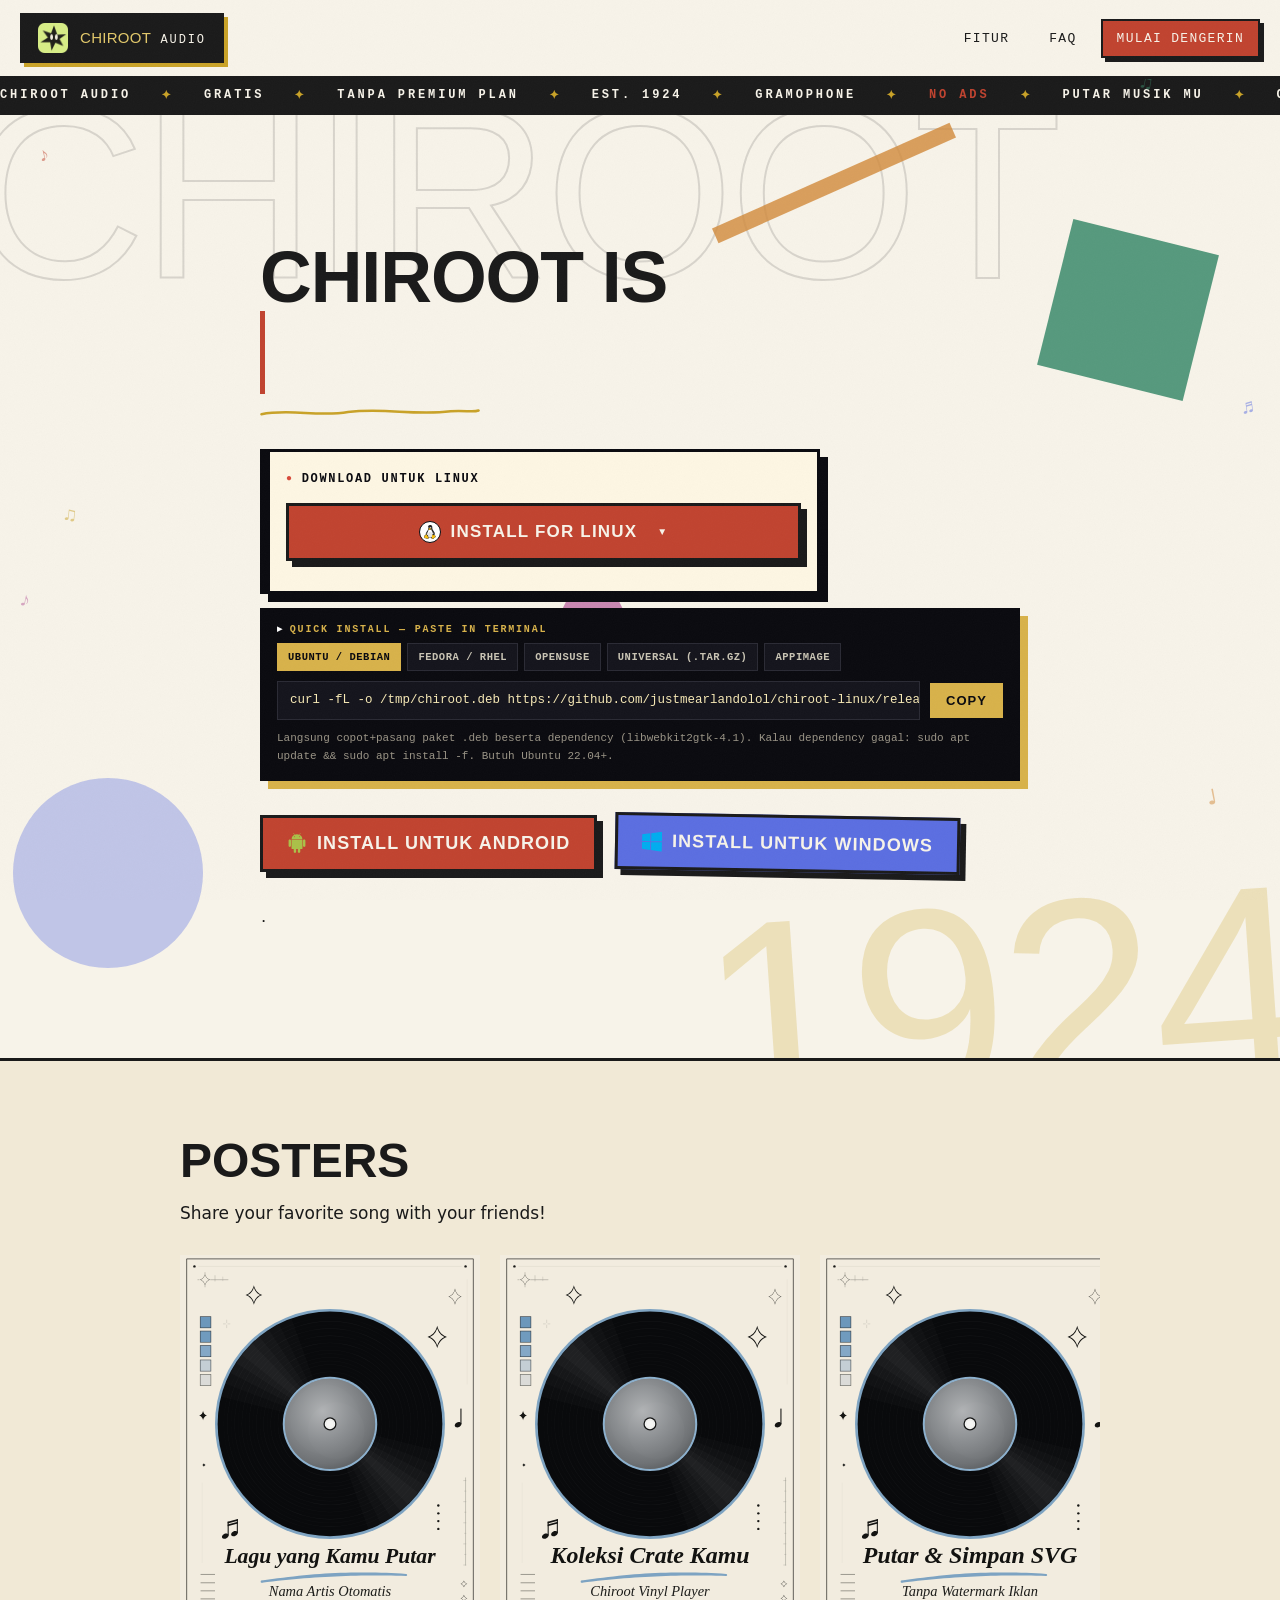
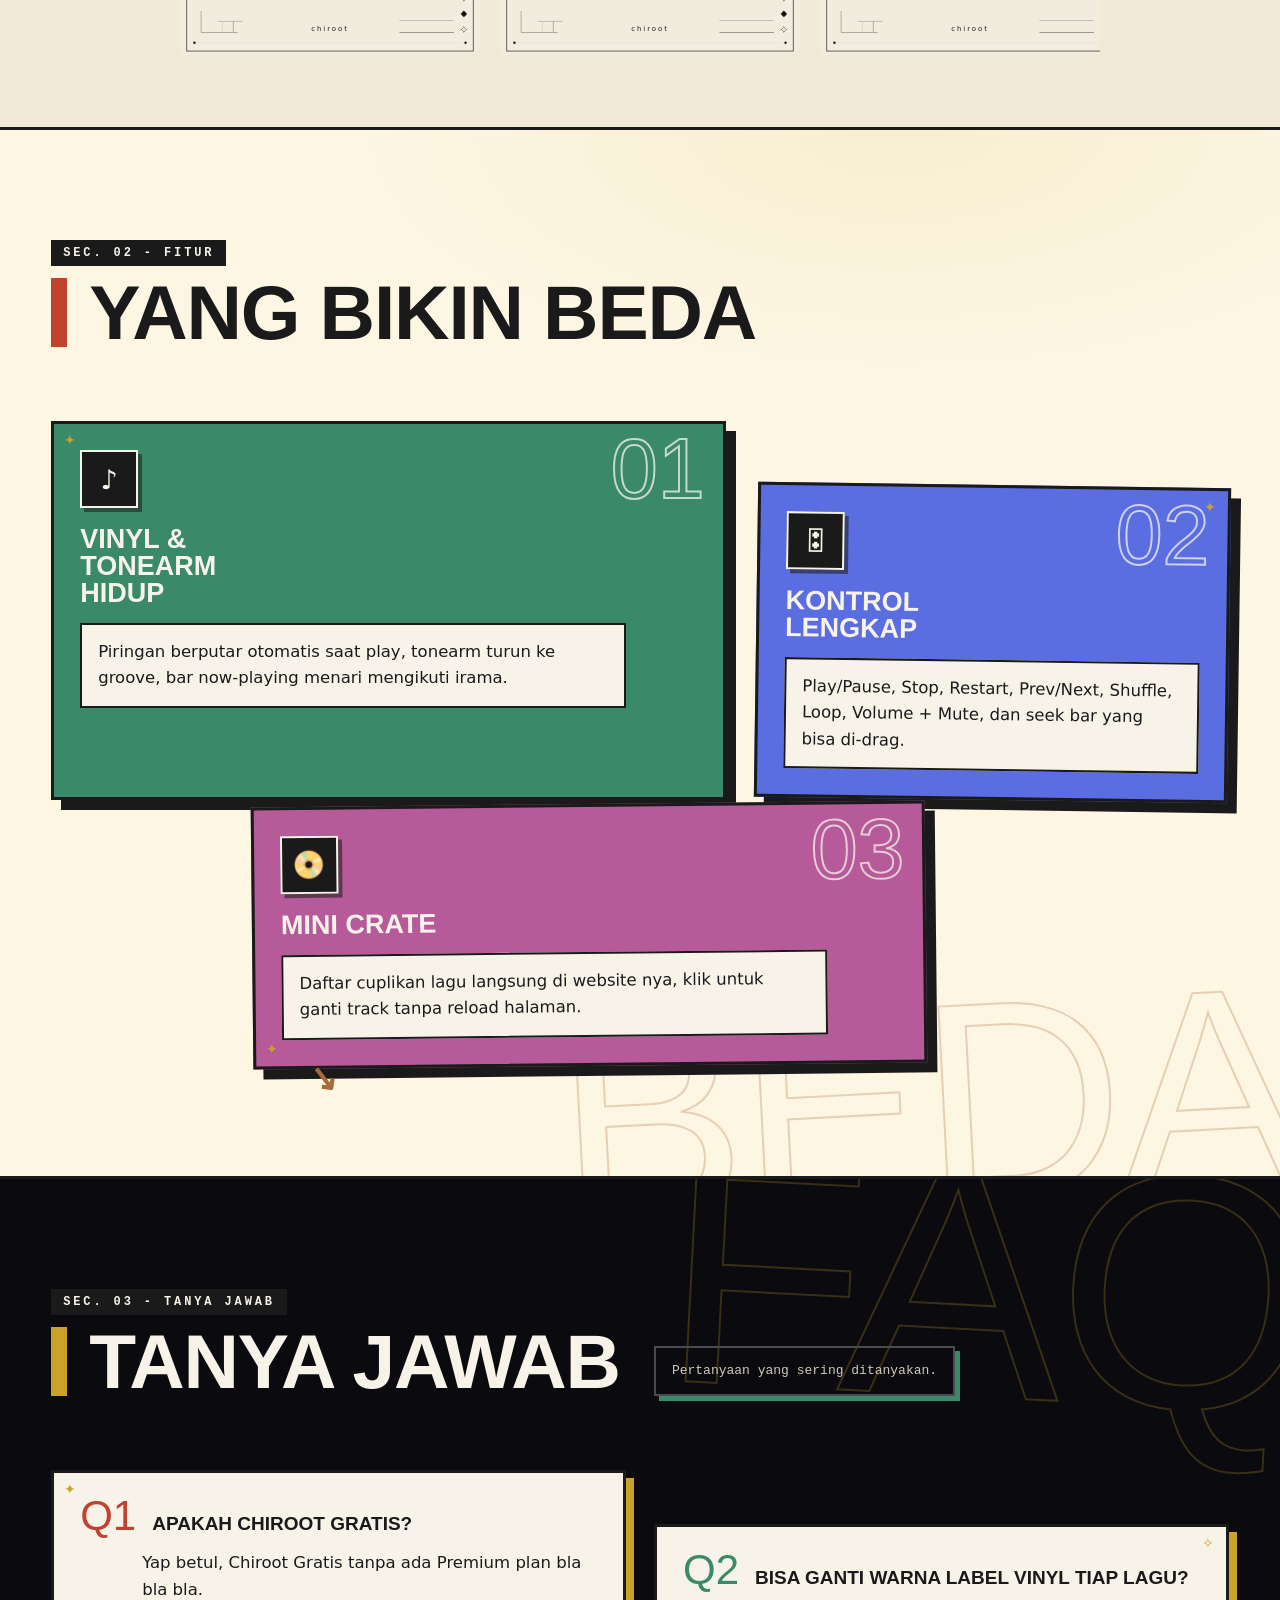
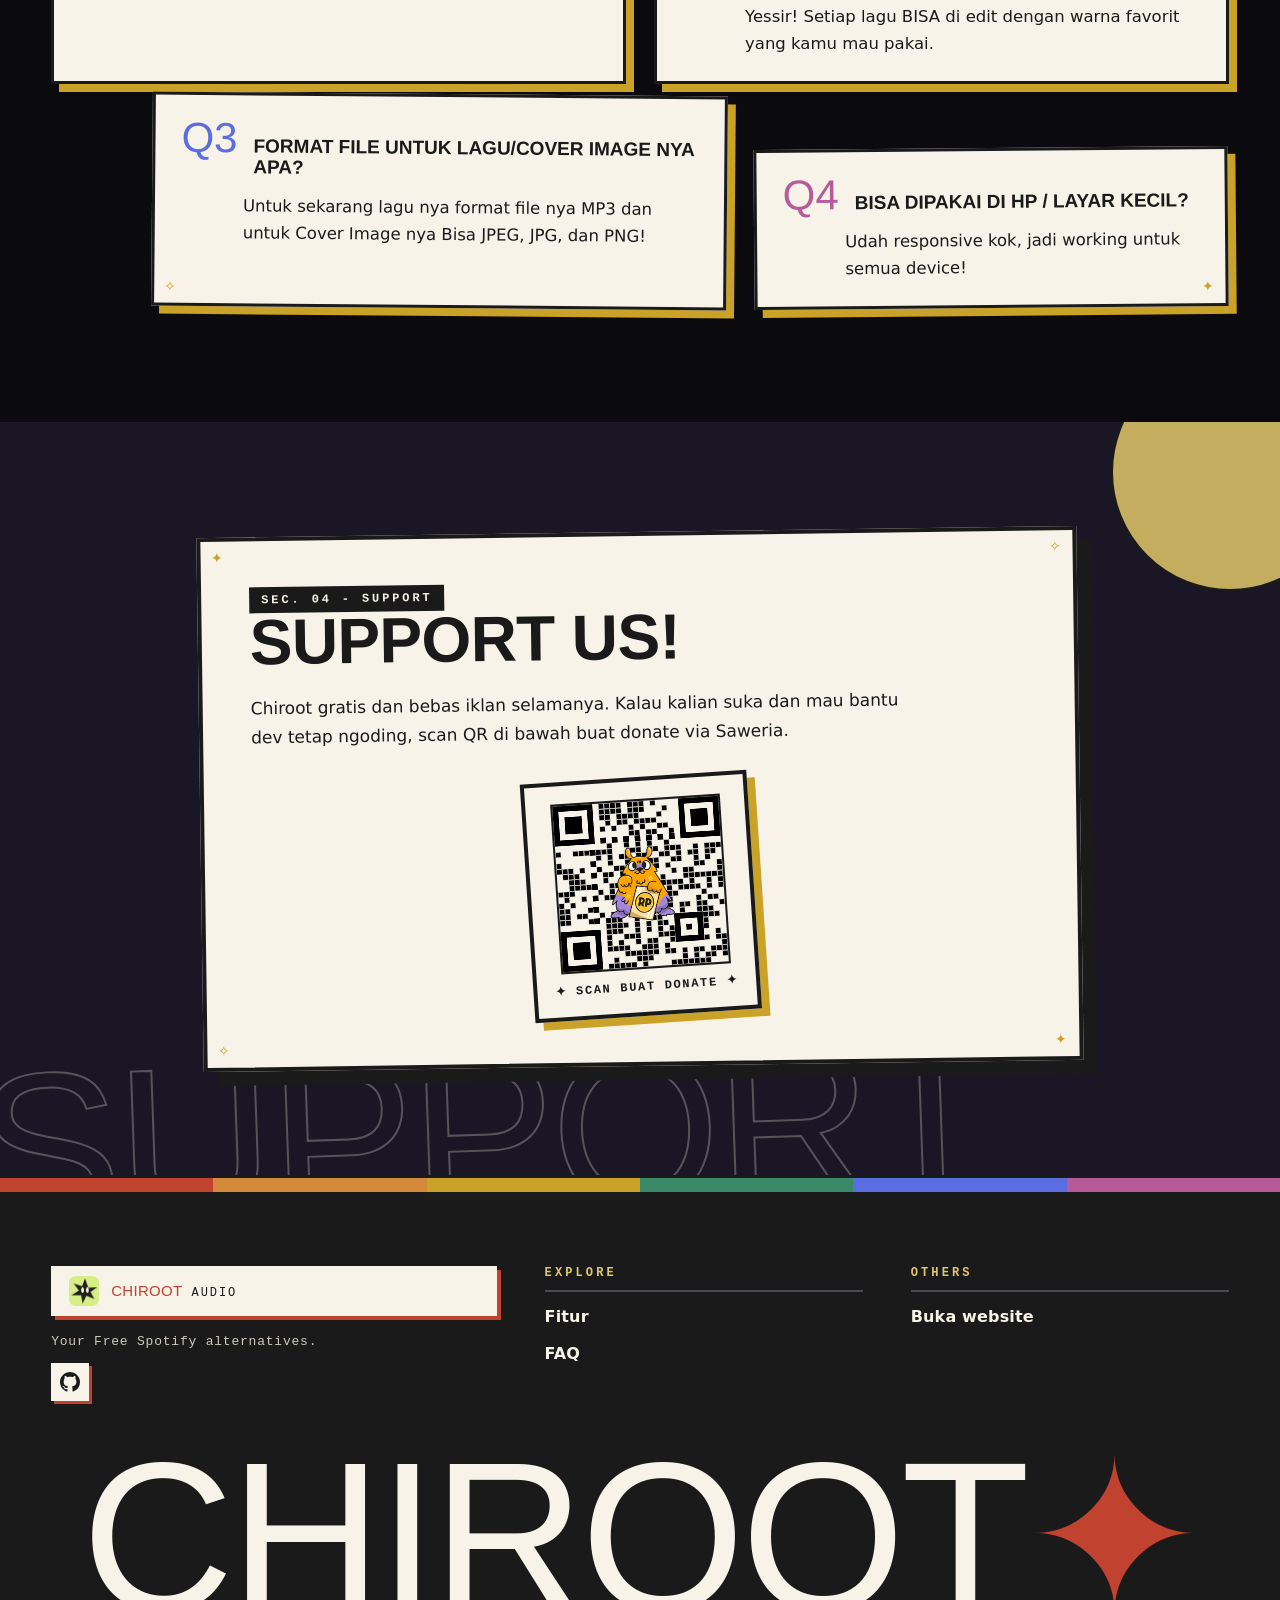
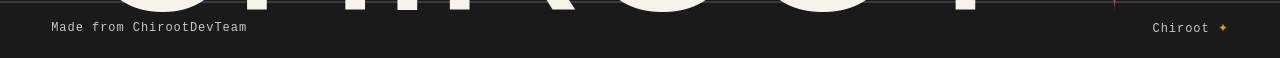
==== commit 306b5199: "Update button text for Windows installation" ====
--- a/index.html
+++ b/index.html
@@ -3741,7 +3741,7 @@
                     fill="#00ADEF"
                   ></path>
                 </svg>
-                Install dengan Windows
+                Install Untuk Windows
               </button>
             </div>
             <div class="hero-meta">
